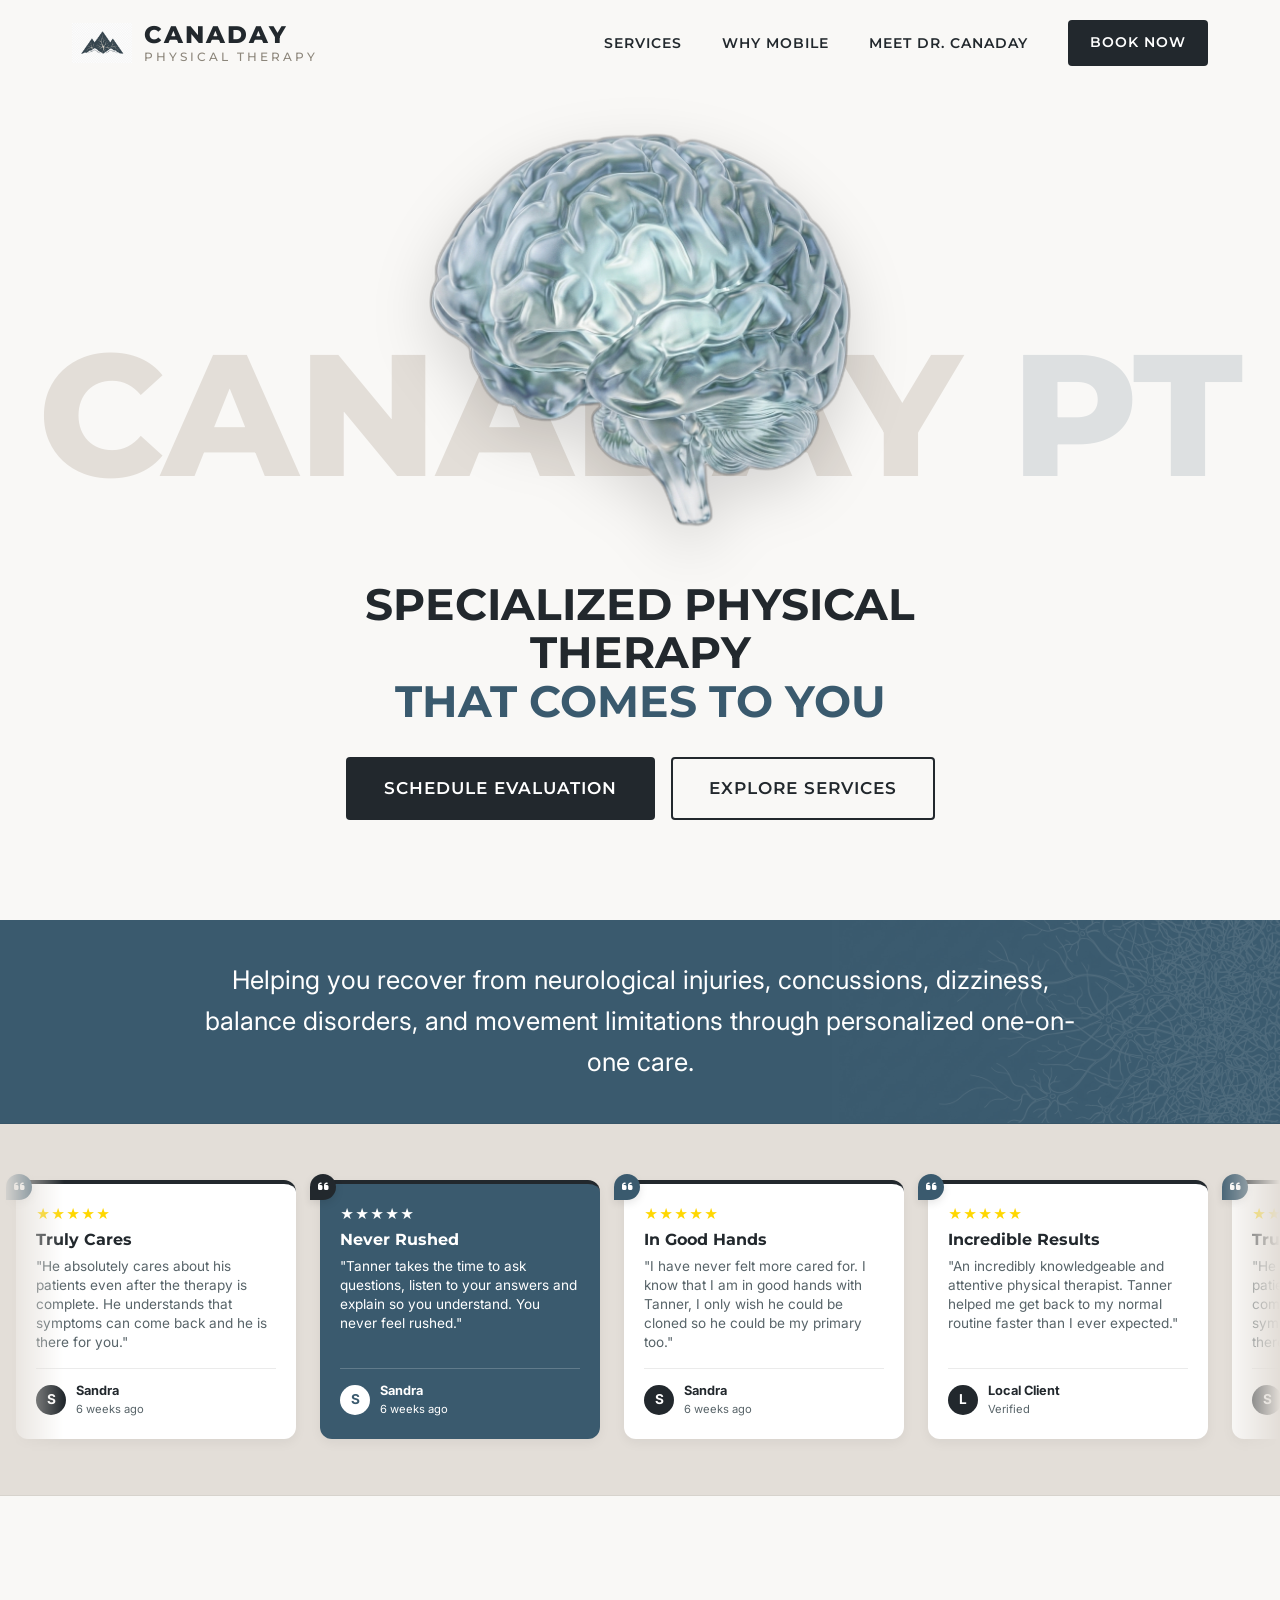
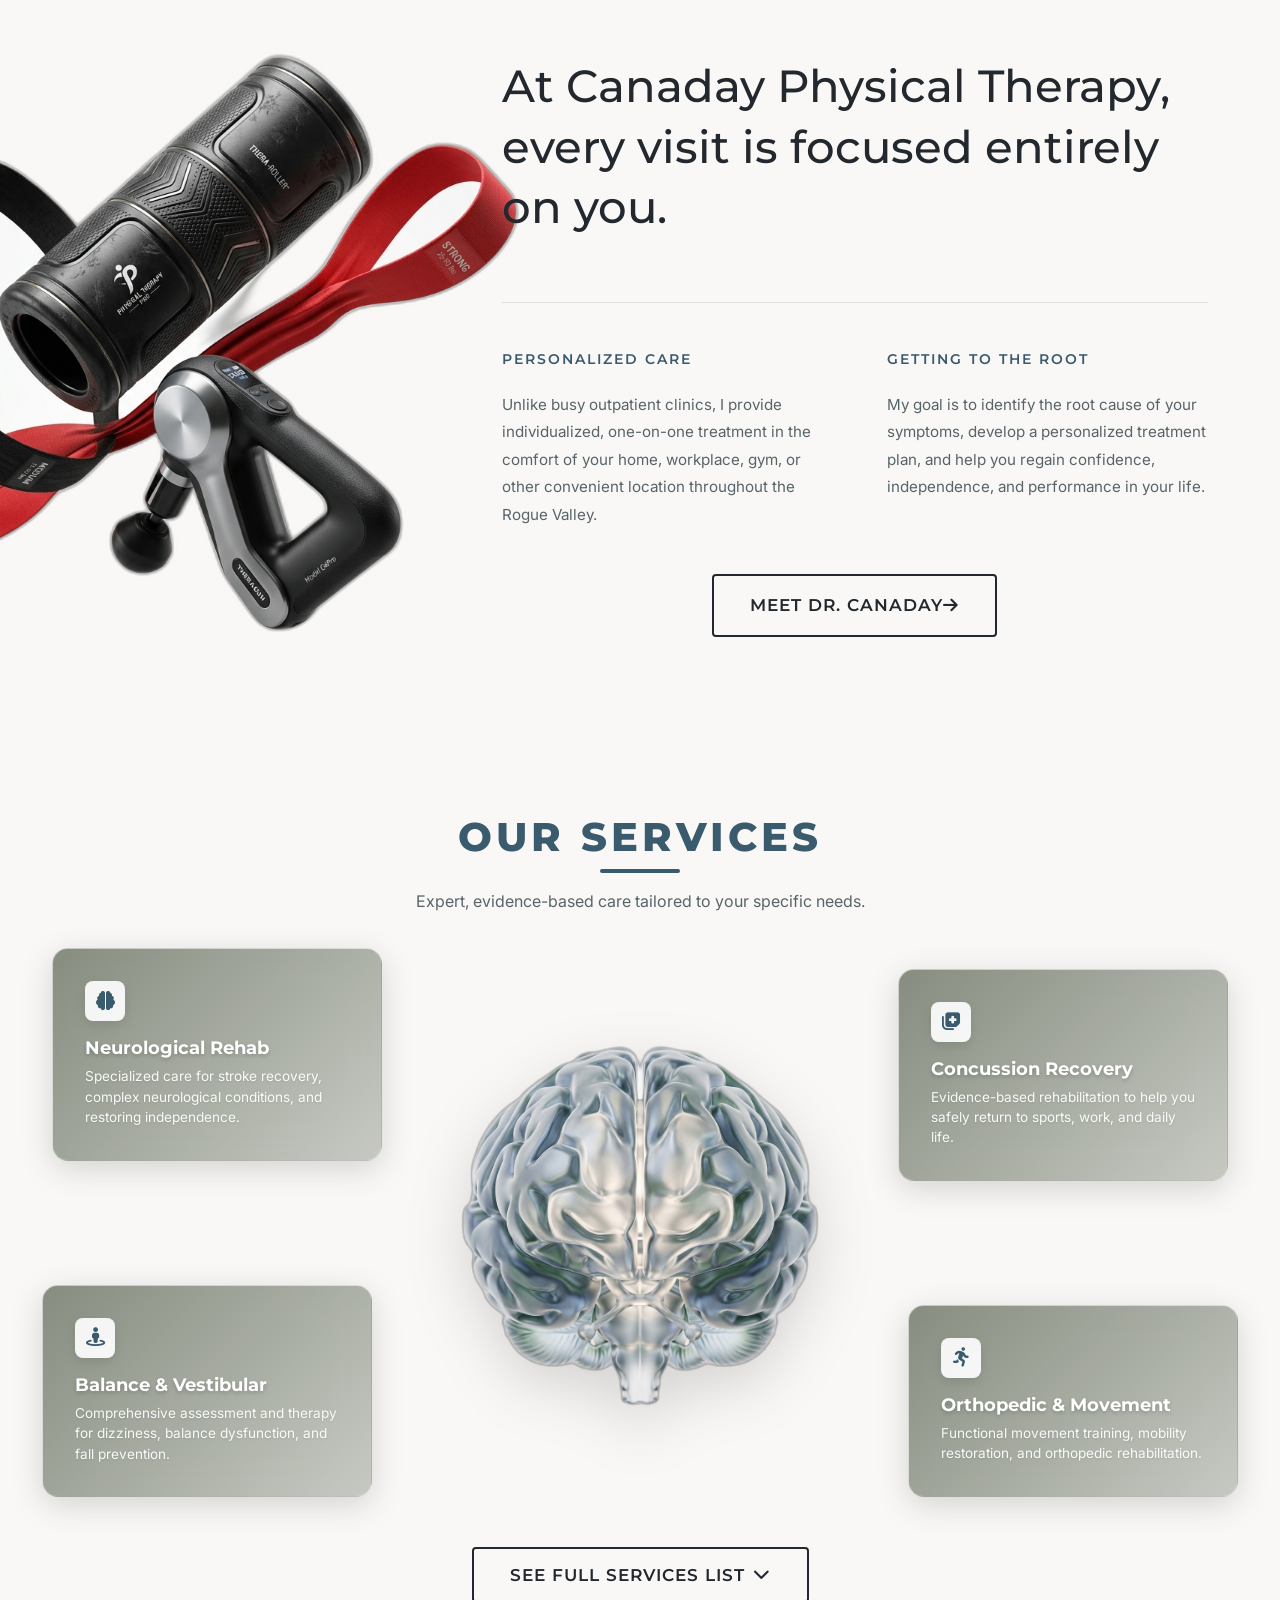
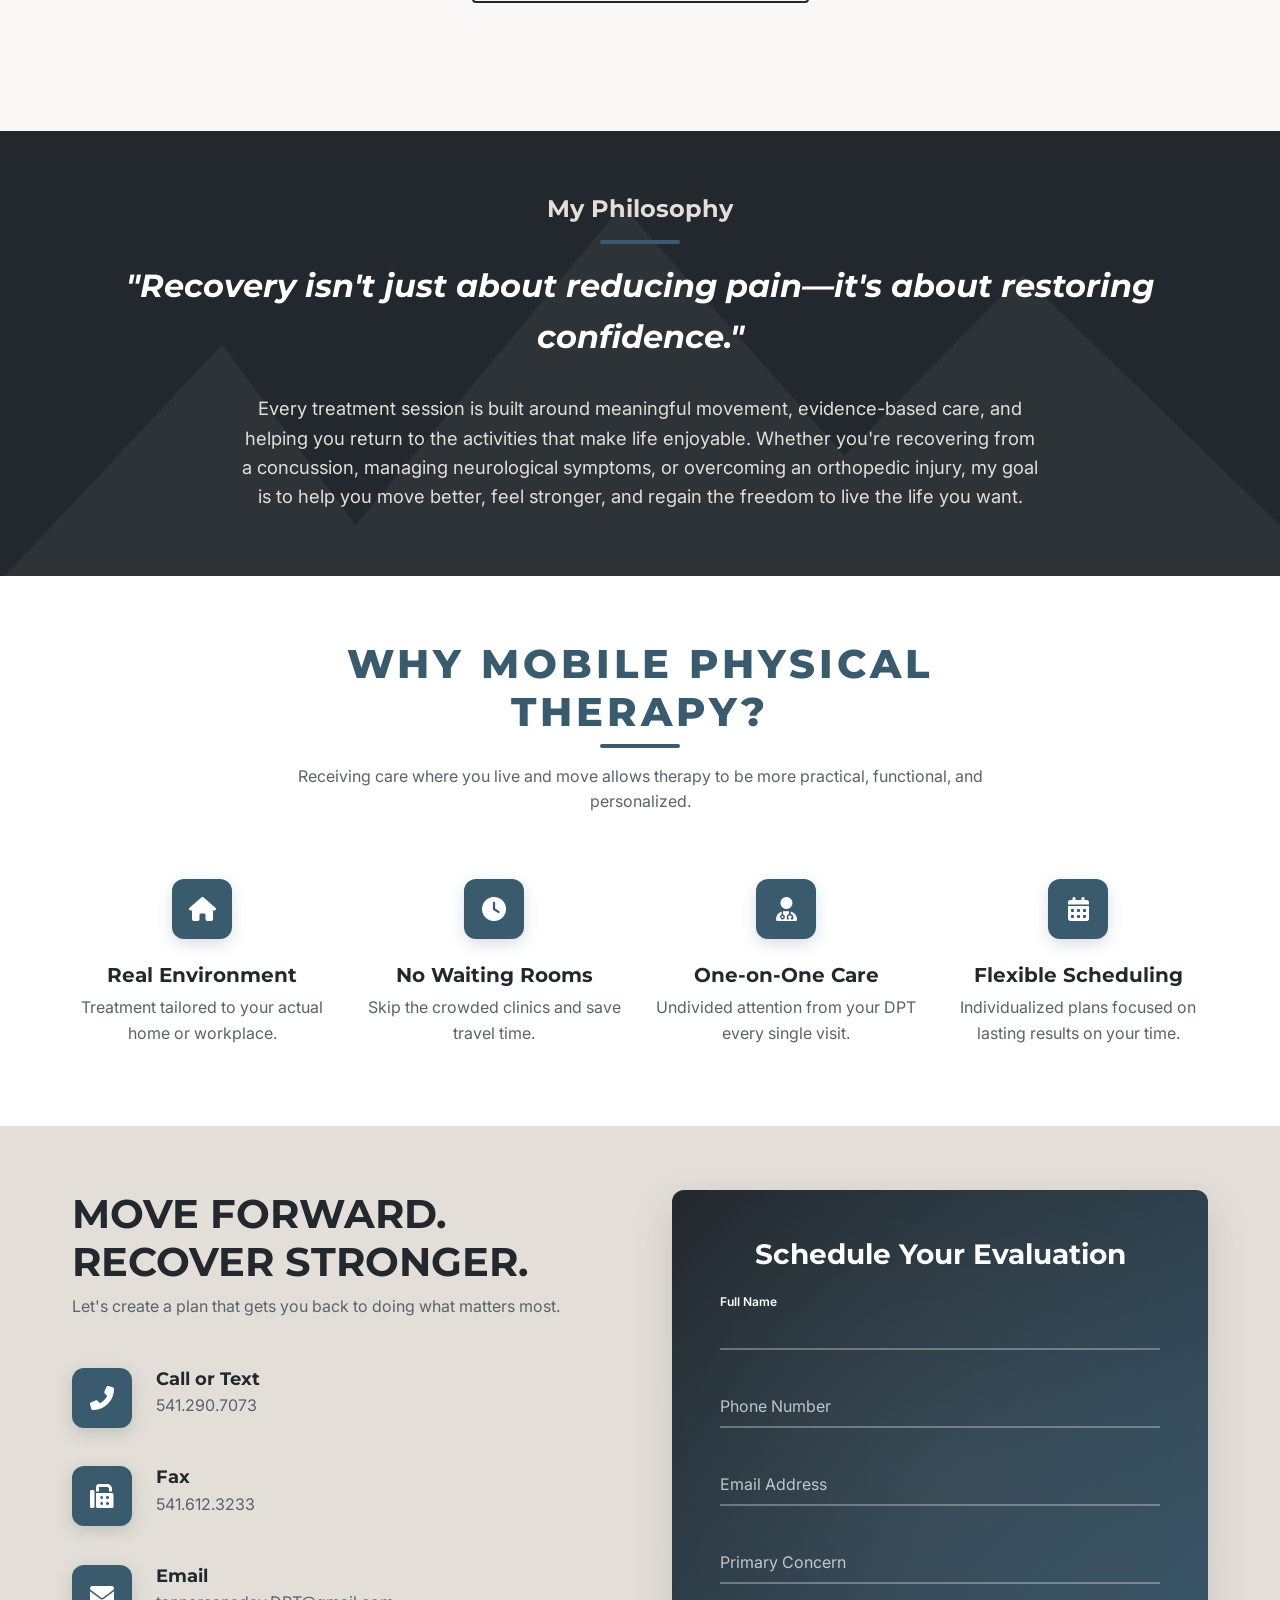
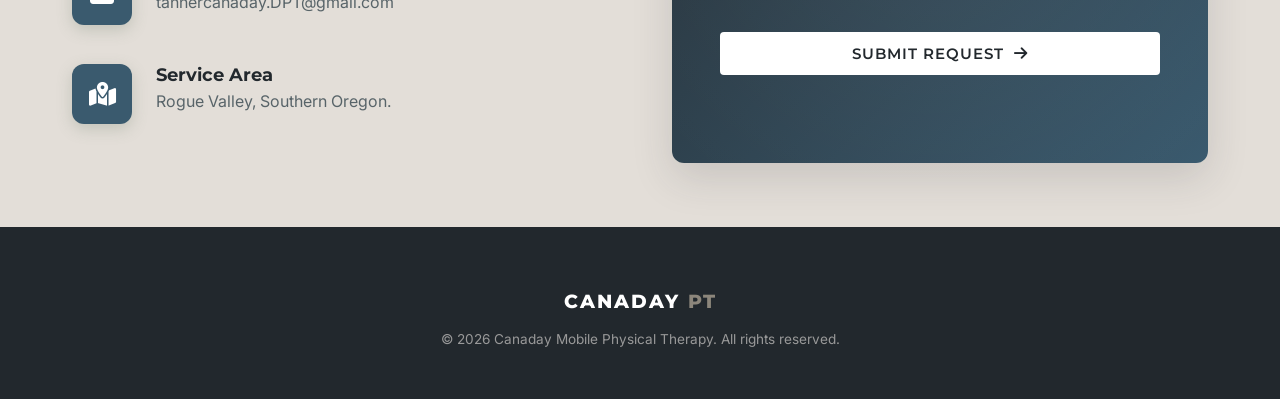
==== index.html @ 89c41343 "Bust CSS cache to force blue palette update" ====
<!DOCTYPE html>
<html lang="en">
<head>
    <meta charset="UTF-8">
    <meta name="viewport" content="width=device-width, initial-scale=1.0">
    <title>Mobile Physical Therapy in Southern Oregon | Canaday PT</title>
    <meta name="description" content="Dr. Tanner Canaday provides specialized, one-on-one mobile physical therapy directly to your home in the Rogue Valley and Southern Oregon. Neurological rehab, concussion recovery, and orthopedics.">
    <meta name="keywords" content="mobile physical therapy, physical therapist, Medford PT, Southern Oregon physical therapy, Rogue Valley PT, concussion rehab, neurological physical therapy, vestibular therapy, stroke recovery, in-home physical therapy">
    
    <!-- OpenGraph / Social Media Tags -->
    <meta property="og:type" content="website">
    <meta property="og:url" content="https://www.canadaypt.com/">
    <meta property="og:title" content="Mobile Physical Therapy in Southern Oregon | Canaday PT">
    <meta property="og:description" content="Specialized Physical Therapy That Comes to You. Personalized one-on-one care in Southern Oregon.">
    <!-- Replace with an actual hero image URL once hosted -->
    <meta property="og:image" content="https://www.canadaypt.com/photos/dr-canaday-isolated.png">
    
    <!-- Local Business Schema (JSON-LD) -->
    <script type="application/ld+json">
    {
      "@context": "https://schema.org",
      "@type": "PhysicalTherapy",
      "name": "Canaday Mobile Physical Therapy",
      "image": "https://www.canadaypt.com/logo/image0.png",
      "@id": "https://www.canadaypt.com/",
      "url": "https://www.canadaypt.com/",
      "telephone": "541-290-7073",
      "email": "tannercanaday.DPT@gmail.com",
      "address": {
        "@type": "PostalAddress",
        "addressLocality": "Medford",
        "addressRegion": "OR",
        "addressCountry": "US"
      },
      "areaServed": [
        "Medford, OR",
        "Ashland, OR",
        "Grants Pass, OR",
        "Rogue Valley, OR",
        "Southern Oregon"
      ],
      "priceRange": "$$",
      "description": "Dr. Tanner Canaday provides specialized, one-on-one mobile physical therapy directly to your home in the Rogue Valley and Southern Oregon.",
      "medicalSpecialty": [
        "PhysicalTherapy",
        "Neurologic",
        "Orthopedic"
      ]
    }
    </script>

    <!-- Fonts -->
    <link rel="preconnect" href="https://fonts.googleapis.com">
    <link rel="preconnect" href="https://fonts.gstatic.com" crossorigin>
    <link href="https://fonts.googleapis.com/css2?family=Inter:wght@300;400;500;600&family=Montserrat:wght@500;700;800&display=swap" rel="stylesheet">
    <link rel="stylesheet" href="css/style.css?v=3">
    <!-- FontAwesome for Icons -->
    <link rel="stylesheet" href="https://cdnjs.cloudflare.com/ajax/libs/font-awesome/6.4.0/css/all.min.css">
</head>
<body>
    
    <!-- Navigation -->
    <nav class="navbar" id="navbar">
        <div class="container nav-container">
            <a href="#" class="logo">
                <img src="logo/image0.png" alt="Canaday PT Logo" class="nav-logo-img">
                <span class="logo-text">CANADAY<br><small>PHYSICAL THERAPY</small></span>
            </a>
            <ul class="nav-links">
                <li><a href="#services">Services</a></li>
                <li><a href="#mobile">Why Mobile</a></li>
                <li><a href="about.html">Meet Dr. Canaday</a></li>
                <li><a href="#contact" class="btn btn-primary btn-sm">Book Now</a></li>
            </ul>
            <div class="hamburger">
                <i class="fas fa-bars"></i>
            </div>
        </div>
    </nav>



    <!-- Hero Section -->
    <section class="hero" id="home">
        <!-- Huge background text -->
        <div class="hero-bg-text">CANADAY <span class="hero-bg-text-blue">PT</span></div>
        
        <div class="container hero-content">
            <div class="hero-brain-wrapper">
                <img src="photos/hero-brain-glassmorphism.png" alt="Sleek Glassmorphism Brain" class="hero-brain-img reveal">
            </div>
            <h1 class="reveal fade-bottom delay-1">Specialized Physical Therapy<br><span>That Comes to You</span></h1>
            <div class="hero-buttons">
                <a href="#contact" class="btn btn-primary btn-large">Schedule Evaluation</a>
                <a href="#services" class="btn btn-outline btn-large">Explore Services</a>
            </div>
        </div>
    </section>

    <!-- Intro Statement Section -->
    <section class="intro-statement section-padding">
        <img src="photos/neurons-organic.png" alt="Organic Neurons representing Neurological Care" class="intro-watermark">
        <div class="container text-center reveal fade-bottom">
            <h3 class="lead-text">Helping you recover from neurological injuries, concussions, dizziness, balance disorders, and movement limitations through personalized one-on-one care.</h3>
        </div>
    </section>

    <!-- Reviews Carousel Section (Card Marquee) -->
    <section class="reviews-section">
        <div class="reviews-track-container">
            <div class="reviews-track">
                <!-- Original Set of Cards -->
                <div class="review-card">
                    <div class="quote-badge"><i class="fas fa-quote-left"></i></div>
                    <div class="stars">★★★★★</div>
                    <h4>Truly Cares</h4>
                    <p>"He absolutely cares about his patients even after the therapy is complete. He understands that symptoms can come back and he is there for you."</p>
                    <div class="review-author-block">
                        <div class="avatar">S</div>
                        <div class="author-info">
                            <strong>Sandra</strong>
                            <span>6 weeks ago</span>
                        </div>
                    </div>
                </div>
                
                <div class="review-card highlight-card">
                    <div class="quote-badge"><i class="fas fa-quote-left"></i></div>
                    <div class="stars">★★★★★</div>
                    <h4>Never Rushed</h4>
                    <p>"Tanner takes the time to ask questions, listen to your answers and explain so you understand. You never feel rushed."</p>
                    <div class="review-author-block">
                        <div class="avatar">S</div>
                        <div class="author-info">
                            <strong>Sandra</strong>
                            <span>6 weeks ago</span>
                        </div>
                    </div>
                </div>

                <div class="review-card">
                    <div class="quote-badge"><i class="fas fa-quote-left"></i></div>
                    <div class="stars">★★★★★</div>
                    <h4>In Good Hands</h4>
                    <p>"I have never felt more cared for. I know that I am in good hands with Tanner, I only wish he could be cloned so he could be my primary too."</p>
                    <div class="review-author-block">
                        <div class="avatar">S</div>
                        <div class="author-info">
                            <strong>Sandra</strong>
                            <span>6 weeks ago</span>
                        </div>
                    </div>
                </div>

                <div class="review-card">
                    <div class="quote-badge"><i class="fas fa-quote-left"></i></div>
                    <div class="stars">★★★★★</div>
                    <h4>Incredible Results</h4>
                    <p>"An incredibly knowledgeable and attentive physical therapist. Tanner helped me get back to my normal routine faster than I ever expected."</p>
                    <div class="review-author-block">
                        <div class="avatar">L</div>
                        <div class="author-info">
                            <strong>Local Client</strong>
                            <span>Verified</span>
                        </div>
                    </div>
                </div>

                <!-- Duplicate Set for Seamless Infinite Scroll -->
                <div class="review-card">
                    <div class="quote-badge"><i class="fas fa-quote-left"></i></div>
                    <div class="stars">★★★★★</div>
                    <h4>Truly Cares</h4>
                    <p>"He absolutely cares about his patients even after the therapy is complete. He understands that symptoms can come back and he is there for you."</p>
                    <div class="review-author-block">
                        <div class="avatar">S</div>
                        <div class="author-info">
                            <strong>Sandra</strong>
                            <span>6 weeks ago</span>
                        </div>
                    </div>
                </div>
                
                <div class="review-card highlight-card">
                    <div class="quote-badge"><i class="fas fa-quote-left"></i></div>
                    <div class="stars">★★★★★</div>
                    <h4>Never Rushed</h4>
                    <p>"Tanner takes the time to ask questions, listen to your answers and explain so you understand. You never feel rushed."</p>
                    <div class="review-author-block">
                        <div class="avatar">S</div>
                        <div class="author-info">
                            <strong>Sandra</strong>
                            <span>6 weeks ago</span>
                        </div>
                    </div>
                </div>

                <div class="review-card">
                    <div class="quote-badge"><i class="fas fa-quote-left"></i></div>
                    <div class="stars">★★★★★</div>
                    <h4>In Good Hands</h4>
                    <p>"I have never felt more cared for. I know that I am in good hands with Tanner, I only wish he could be cloned so he could be my primary too."</p>
                    <div class="review-author-block">
                        <div class="avatar">S</div>
                        <div class="author-info">
                            <strong>Sandra</strong>
                            <span>6 weeks ago</span>
                        </div>
                    </div>
                </div>

                <div class="review-card">
                    <div class="quote-badge"><i class="fas fa-quote-left"></i></div>
                    <div class="stars">★★★★★</div>
                    <h4>Incredible Results</h4>
                    <p>"An incredibly knowledgeable and attentive physical therapist. Tanner helped me get back to my normal routine faster than I ever expected."</p>
                    <div class="review-author-block">
                        <div class="avatar">L</div>
                        <div class="author-info">
                            <strong>Local Client</strong>
                            <span>Verified</span>
                        </div>
                    </div>
                </div>
            </div>
        </div>
    </section>

    <!-- About Section (Overlap Layout) -->
    <section class="about-overlap section-padding" id="about">
        <!-- Floating background object -->
        <img src="photos/about-floating-equipment-transparent.png" alt="Physical Therapy Equipment" class="about-bg-object">
        
        <div class="container about-overlap-container">
            <div class="about-overlap-content reveal fade-up">
                <h2 class="about-main-headline">At Canaday Physical Therapy, every visit is focused entirely on you.</h2>
                <div class="about-separator"></div>
                <div class="about-two-col">
                    <div class="col">
                        <h4 class="col-title">Personalized Care</h4>
                        <p>Unlike busy outpatient clinics, I provide individualized, one-on-one treatment in the comfort of your home, workplace, gym, or other convenient location throughout the Rogue Valley.</p>
                    </div>
                    <div class="col">
                        <h4 class="col-title">Getting to the Root</h4>
                        <p>My goal is to identify the root cause of your symptoms, develop a personalized treatment plan, and help you regain confidence, independence, and performance in your life.</p>
                    </div>
                </div>
                <div style="margin-top: 30px; text-align: center;">
                    <a href="about.html" class="btn btn-outline btn-large">Meet Dr. Canaday <i class="fas fa-arrow-right"></i></a>
                </div>
            </div>
        </div>
    </section>

    <!-- Services Section -->
    <section class="services section-padding" id="services">
        <div class="container-wide">
            <div class="section-header reveal fade-bottom">
                <h2>Our Services</h2>
                <div class="divider"></div>
                <p>Expert, evidence-based care tailored to your specific needs.</p>
            </div>
            
            <div class="services-interactive-layout">
                <!-- Left Cards -->
                <div class="services-col">
                    <div class="service-card-blue reveal fade-right">
                        <div class="service-icon"><i class="fas fa-brain"></i></div>
                        <h3>Neurological Rehab</h3>
                        <p>Specialized care for stroke recovery, complex neurological conditions, and restoring independence.</p>
                    </div>
                    <div class="service-card-blue reveal fade-right">
                        <div class="service-icon"><i class="fas fa-street-view"></i></div>
                        <h3>Balance & Vestibular</h3>
                        <p>Comprehensive assessment and therapy for dizziness, balance dysfunction, and fall prevention.</p>
                    </div>
                </div>

                <!-- Center Image -->
                <div class="services-center reveal fade-bottom">
                    <img src="photos/services-brain-glassmorphism.png" alt="Sleek Glassmorphism Brain Front View" class="services-center-img">
                </div>

                <!-- Right Cards -->
                <div class="services-col">
                    <div class="service-card-blue reveal fade-left">
                        <div class="service-icon"><i class="fas fa-notes-medical"></i></div>
                        <h3>Concussion Recovery</h3>
                        <p>Evidence-based rehabilitation to help you safely return to sports, work, and daily life.</p>
                    </div>
                    <div class="service-card-blue reveal fade-left">
                        <div class="service-icon"><i class="fas fa-running"></i></div>
                        <h3>Orthopedic & Movement</h3>
                        <p>Functional movement training, mobility restoration, and orthopedic rehabilitation.</p>
                    </div>
                </div>
            </div>

            <!-- See More Accordion -->
            <div class="services-accordion-wrapper reveal fade-bottom">
                <button class="btn btn-outline btn-large accordion-toggle" id="servicesToggleBtn">See Full Services List <i class="fas fa-chevron-down"></i></button>
                <div class="services-accordion-content" id="servicesAccordion">
                    <ul class="full-services-list">
                        <li><i class="fas fa-check-circle"></i> Concussion Rehabilitation</li>
                        <li><i class="fas fa-check-circle"></i> Vestibular & Dizziness Therapy</li>
                        <li><i class="fas fa-check-circle"></i> Stroke Rehabilitation</li>
                        <li><i class="fas fa-check-circle"></i> Balance & Fall Prevention</li>
                        <li><i class="fas fa-check-circle"></i> Neurological Physical Therapy</li>
                        <li><i class="fas fa-check-circle"></i> Functional Movement Training</li>
                        <li><i class="fas fa-check-circle"></i> Mobility & Strength Restoration</li>
                        <li><i class="fas fa-check-circle"></i> Orthopedic Rehabilitation</li>
                        <li><i class="fas fa-check-circle"></i> Return-to-Sport Progressions</li>
                    </ul>
                </div>
            </div>
        </div>
    </section>

    <!-- Philosophy Section (New) -->
    <section class="philosophy section-padding">
        <div class="container">
            <div class="philosophy-content reveal fade-bottom">
                <h2>My Philosophy</h2>
                <div class="divider"></div>
                <blockquote>"Recovery isn't just about reducing pain—it's about restoring confidence."</blockquote>
                <p>Every treatment session is built around meaningful movement, evidence-based care, and helping you return to the activities that make life enjoyable. Whether you're recovering from a concussion, managing neurological symptoms, or overcoming an orthopedic injury, my goal is to help you move better, feel stronger, and regain the freedom to live the life you want.</p>
            </div>
        </div>
    </section>

    <!-- Why Mobile Section (New) -->
    <section class="why-mobile section-padding" id="mobile">
        <div class="container">
            <div class="section-header reveal fade-bottom">
                <h2>Why Mobile Physical Therapy?</h2>
                <div class="divider"></div>
                <p>Receiving care where you live and move allows therapy to be more practical, functional, and personalized.</p>
            </div>
            <div class="benefits-grid">
                <div class="benefit-item reveal fade-bottom">
                    <i class="fas fa-home"></i>
                    <h4>Real Environment</h4>
                    <p>Treatment tailored to your actual home or workplace.</p>
                </div>
                <div class="benefit-item reveal fade-bottom delay-1">
                    <i class="fas fa-clock"></i>
                    <h4>No Waiting Rooms</h4>
                    <p>Skip the crowded clinics and save travel time.</p>
                </div>
                <div class="benefit-item reveal fade-bottom delay-2">
                    <i class="fas fa-user-md"></i>
                    <h4>One-on-One Care</h4>
                    <p>Undivided attention from your DPT every single visit.</p>
                </div>
                <div class="benefit-item reveal fade-bottom delay-3">
                    <i class="fas fa-calendar-alt"></i>
                    <h4>Flexible Scheduling</h4>
                    <p>Individualized plans focused on lasting results on your time.</p>
                </div>
            </div>
        </div>
    </section>

    <!-- Contact / Lead Gen -->
    <section class="contact section-padding" id="contact">
        <div class="container contact-container">
            <div class="contact-info reveal fade-right">
                <h2>Move Forward.<br>Recover Stronger.</h2>
                <p>Let's create a plan that gets you back to doing what matters most.</p>
                
                <div class="info-item">
                    <i class="fas fa-phone-alt"></i>
                    <div>
                        <h4>Call or Text</h4>
                        <p>541.290.7073</p>
                    </div>
                </div>
                <div class="info-item">
                    <i class="fas fa-fax"></i>
                    <div>
                        <h4>Fax</h4>
                        <p>541.612.3233</p>
                    </div>
                </div>
                <div class="info-item">
                    <i class="fas fa-envelope"></i>
                    <div>
                        <h4>Email</h4>
                        <p>tannercanaday.DPT@gmail.com</p>
                    </div>
                </div>
                <div class="info-item">
                    <i class="fas fa-map-marked-alt"></i>
                    <div>
                        <h4>Service Area</h4>
                        <p>Rogue Valley, Southern Oregon.</p>
                    </div>
                </div>
            </div>
            
            <div class="contact-form-wrapper reveal fade-left delay-1">
                <form class="contact-form" id="leadForm" action="https://formsubmit.co/tannercanaday.DPT@gmail.com" method="POST">
                    <h3>Schedule Your Evaluation</h3>
                    
                    <div class="form-group">
                        <input type="hidden" name="_subject" value="New Patient Evaluation Request!">
                        <input type="text" id="name" name="name" placeholder=" " required>
                        <label for="name">Full Name</label>
                    </div>
                    
                    <div class="form-group">
                        <input type="tel" id="phone" name="phone" placeholder=" " required>
                        <label for="phone">Phone Number</label>
                    </div>
                    
                    <div class="form-group">
                        <input type="email" id="email" name="email" placeholder=" " required>
                        <label for="email">Email Address</label>
                    </div>
                    
                    <div class="form-group">
                        <select id="service" name="service" required>
                            <option value="" disabled selected></option>
                            <option value="neuro">Neurological Rehab</option>
                            <option value="concussion">Concussion / Vestibular</option>
                            <option value="orthopedic">Orthopedic / Sports Injury</option>
                            <option value="other">Other Inquiry</option>
                        </select>
                        <label for="service" class="select-label">Primary Concern</label>
                    </div>
                    
                    <button type="submit" class="btn btn-primary btn-block">Submit Request <i class="fas fa-arrow-right"></i></button>
                </form>
            </div>
        </div>
    </section>

    <footer>
        <div class="container footer-content">
            <div class="footer-brand">
                <h3>CANADAY <span>PT</span></h3>
            </div>
            <div class="footer-links">
                <p>&copy; 2026 Canaday Mobile Physical Therapy. All rights reserved.</p>
            </div>
        </div>
    </footer>

    <script src="js/main.js"></script>
</body>
</html>
---- css/style.css ----
/* ==========================================================================
   CSS Variables & Global Styles
   ========================================================================== */
:root {
    /* Brand Colors extracted from mood board */
    --color-primary-dark: #22282D; /* Dark Slate / Charcoal */
    --color-secondary-dark: #586469; /* Slate Grey */
    --color-accent-warm: #8C867B; /* Warm Taupe */
    --color-bg-light: #E3DED8; /* Light Beige */
    --color-bg-white: #F9F8F6; /* Off-white for main background */
    --color-brand-blue: #3A5A6E; /* Slate Blue (Replacing Green) */
    --color-text-main: #22282D;
    --color-text-light: #586469;
    --color-white: #ffffff;
    
    /* Typography */
    --font-heading: 'Montserrat', sans-serif;
    --font-body: 'Inter', sans-serif;
    
    /* Transitions & Shadows */
    --transition-fast: 0.3s cubic-bezier(0.25, 0.8, 0.25, 1);
    --transition-smooth: 0.6s cubic-bezier(0.16, 1, 0.3, 1);
    --shadow-soft: 0 10px 30px rgba(44, 50, 54, 0.08);
    --shadow-hover: 0 15px 40px rgba(44, 50, 54, 0.15);
}

* {
    margin: 0;
    padding: 0;
    box-sizing: border-box;
}

html {
    scroll-behavior: smooth;
}

body {
    font-family: var(--font-body);
    color: var(--color-text-main);
    background-color: var(--color-bg-white);
    line-height: 1.6;
    overflow-x: hidden;
}

h1, h2, h3, h4, h5, h6 {
    font-family: var(--font-heading);
    font-weight: 700;
    line-height: 1.2;
    margin-bottom: 1rem;
    color: var(--color-primary-dark);
}

p {
    margin-bottom: 1rem;
    color: var(--color-text-light);
}

a {
    text-decoration: none;
    color: inherit;
    transition: var(--transition-fast);
}

ul {
    list-style: none;
}

.container {
    max-width: 1200px;
    margin: 0 auto;
    padding: 0 2rem;
}

.container-wide {
    max-width: 1500px;
    margin: 0 auto;
    padding: 0 2rem;
}

.section-padding {
    padding: 4rem 0; /* Reduced from 100px to tighten up the vertical spacing globally */
}

/* ==========================================================================
   Buttons
   ========================================================================== */
.btn {
    display: inline-flex;
    align-items: center;
    justify-content: center;
    padding: 12px 28px;
    font-family: var(--font-heading);
    font-weight: 600;
    font-size: 0.95rem;
    text-transform: uppercase;
    letter-spacing: 1px;
    border-radius: 4px;
    cursor: pointer;
    transition: var(--transition-fast);
    border: 2px solid transparent;
}

.btn-primary {
    background-color: var(--color-primary-dark);
    color: var(--color-white);
}

.btn-primary:hover {
    background-color: var(--color-brand-blue);
    transform: translateY(-2px);
    box-shadow: var(--shadow-soft);
}

.btn-outline {
    background-color: transparent;
    border-color: var(--color-primary-dark);
    color: var(--color-primary-dark);
}

.btn-outline:hover {
    background-color: var(--color-primary-dark);
    color: var(--color-white);
}

.btn-large {
    padding: 16px 36px;
    font-size: 1.05rem;
}

.btn-sm {
    padding: 10px 20px;
    font-size: 0.85rem;
}

.btn-block {
    width: 100%;
}

/* ==========================================================================
   Navigation
   ========================================================================== */
.navbar {
    position: fixed;
    top: 0;
    left: 0;
    width: 100%;
    z-index: 1000;
    padding: 20px 0;
    transition: var(--transition-fast);
    background-color: transparent;
}

.navbar.scrolled {
    background-color: rgba(255, 255, 255, 0.95);
    backdrop-filter: blur(10px);
    padding: 15px 0;
    box-shadow: 0 5px 20px rgba(0, 0, 0, 0.05);
}

.nav-container {
    display: flex;
    justify-content: space-between;
    align-items: center;
}

.logo {
    display: flex;
    align-items: center;
    gap: 12px;
    text-decoration: none;
}

.nav-logo-img {
    height: 40px;
    width: auto;
    object-fit: contain;
}

.logo-text {
    font-family: var(--font-heading);
    font-weight: 800;
    font-size: 1.5rem;
    line-height: 1;
    color: var(--color-primary-dark);
    letter-spacing: 2px;
}

.logo-text small {
    font-weight: 500;
    font-size: 0.75rem;
    letter-spacing: 3px;
    color: var(--color-accent-warm);
    display: block;
    margin-top: 4px;
}

.navbar.scrolled .logo-text,
.navbar.scrolled .logo-text small {
    /* Optional: change colors if background was dark */
}

.nav-links {
    display: flex;
    align-items: center;
    gap: 2.5rem;
}

.nav-links a:not(.btn) {
    font-family: var(--font-heading);
    font-weight: 600;
    font-size: 0.9rem;
    text-transform: uppercase;
    letter-spacing: 1px;
    color: var(--color-primary-dark);
    position: relative;
}

.nav-links a:not(.btn)::after {
    content: '';
    position: absolute;
    bottom: -4px;
    left: 0;
    width: 0%;
    height: 2px;
    background-color: var(--color-brand-blue);
    transition: var(--transition-fast);
}

.nav-links a:not(.btn):hover::after {
    width: 100%;
}

.hamburger {
    display: none;
    font-size: 1.5rem;
    cursor: pointer;
    color: var(--color-primary-dark);
}

/* ==========================================================================
   Hero Section
   ========================================================================== */
.hero {
    position: relative;
    min-height: 100vh;
    display: flex;
    align-items: center;
    justify-content: center;
    background-color: var(--color-bg-white); /* Clean background */
    overflow: hidden; /* Hide overflowing background text */
    padding-top: 80px;
    padding-bottom: 100px;
}

/* Huge text in the background */
.hero-bg-text {
    position: absolute;
    top: 45%;
    left: 50%;
    transform: translate(-50%, -50%);
    font-family: var(--font-heading);
    font-weight: 800;
    font-size: 13.5vw; /* Max size to fit on one line */
    line-height: 1;
    color: var(--color-bg-light);
    white-space: nowrap;
    width: 100%;
    z-index: 1;
    text-align: center;
    pointer-events: none;
}

.hero-bg-text-blue {
    color: rgba(58, 90, 110, 0.15); /* Subtle brand blue watermark */
}

.hero-content {
    position: relative;
    z-index: 10;
    max-width: 800px;
    text-align: center;
    display: flex;
    flex-direction: column;
    align-items: center;
}

#neural-canvas {
    position: absolute;
    top: 0;
    left: 0;
    width: 100%;
    height: 100%;
    z-index: 1;
    pointer-events: none;
}

.hero-brain-wrapper {
    display: flex;
    justify-content: center;
    width: 100%;
    animation: float 6s ease-in-out infinite;
    perspective: 1000px;
}

.hero-brain-img {
    max-width: 500px;
    width: 100%;
    height: auto;
    margin-bottom: 0;
    filter: drop-shadow(0 20px 30px rgba(0,0,0,0.15));
    transition: transform 0.1s cubic-bezier(0.2, 0.8, 0.2, 1);
    will-change: transform;
    transform-style: preserve-3d;
    transform: scale(1.35); /* Scale up visually without changing layout footprint */
}

@keyframes float {
    0% { transform: translateY(0px); }
    50% { transform: translateY(-20px); }
    100% { transform: translateY(0px); }
}

.hero h1 {
    font-size: 2.75rem;
    color: var(--color-primary-dark);
    margin-bottom: 0.5rem;
    text-transform: uppercase;
    line-height: 1.1;
}

.hero h1 span {
    color: var(--color-brand-blue);
}

.hero p {
    font-size: 1.25rem;
    color: var(--color-secondary-dark);
    margin-bottom: 2.5rem;
    font-weight: 500;
    max-width: 600px;
}

.hero-buttons {
    display: flex;
    justify-content: center;
    gap: 1rem;
    margin-top: 1.5rem;
}

/* ==========================================================================
   Intro Statement
   ========================================================================== */
.intro-statement {
    background-color: var(--color-brand-blue);
    border-bottom: 1px solid rgba(0,0,0,0.05);
    position: relative;
    overflow: hidden;
    padding: 2.5rem 0; /* Override global section padding to make this banner thinner */
}

.intro-watermark {
    position: absolute;
    top: 50%;
    right: 0;
    transform: translateY(-50%);
    height: 400px; 
    width: 35%;
    object-fit: cover;
    opacity: 0.15; /* Consistent opacity everywhere */
    filter: invert(1);
    mix-blend-mode: screen;
    z-index: 1;
    pointer-events: none;
}

.intro-statement .container {
    position: relative;
    z-index: 2;
}

.intro-statement .lead-text {
    color: #ffffff;
}

.text-center {
    text-align: center;
}

.lead-text {
    font-size: 1.6rem;
    color: var(--color-secondary-dark);
    line-height: 1.6;
    max-width: 900px;
    margin: 0 auto;
    font-weight: 400;
    font-family: var(--font-body);
}

/* ==========================================================================
   Section Headers
   ========================================================================== */
.section-header {
    text-align: center;
    max-width: 700px;
    margin: 0 auto 4rem;
}

.section-header h2 {
    font-size: 2.5rem;
    text-transform: uppercase;
    letter-spacing: 4px;
    color: var(--color-brand-blue);
    font-weight: 800;
    margin-bottom: 0.5rem; /* Pull divider closer */
}

.divider {
    width: 80px;
    height: 4px;
    background: linear-gradient(90deg, var(--color-brand-blue), var(--color-brand-blue));
    border-radius: 4px;
    margin: 0.5rem auto 1rem auto; /* Tighten spacing above and below divider */
}

.section-header p {
    margin-top: 0;
}

/* ==========================================================================
   Services Section
   ========================================================================== */
.services {
    background-color: var(--color-bg-white);
    padding-top: 1rem; /* Pull section much closer to the About section above it */
    padding-bottom: 6rem; /* Add extra space to clear the staggered cards at the bottom */
}

.services-interactive-layout {
    display: grid;
    grid-template-columns: 1fr auto 1fr;
    gap: 4rem; /* Increased gap to spread cards out horizontally */
    align-items: center;
    justify-items: center;
    margin-top: 4rem;
}

.services-col {
    display: flex;
    flex-direction: column;
    gap: 4rem;
}

.services-center {
    text-align: center;
    position: relative;
    z-index: 1; /* Lowered so cards and lines can overlay it */
}

.services-center-img {
    width: 100%;
    max-width: 450px;
    animation: float 6s ease-in-out infinite;
    filter: drop-shadow(0 20px 30px rgba(0,0,0,0.15));
}

.service-card-blue {
    /* True Glassmorphism Recipe - Green Gradient */
    background: linear-gradient(135deg, rgba(105, 114, 98, 0.8), rgba(105, 114, 98, 0.35));
    backdrop-filter: blur(24px);
    -webkit-backdrop-filter: blur(24px);
    border: 1px solid rgba(255, 255, 255, 0.2);
    border-top: 1px solid rgba(255, 255, 255, 0.4);
    border-left: 1px solid rgba(255, 255, 255, 0.4);
    border-radius: 16px;
    padding: 2rem; /* Increased padding slightly for wider card */
    width: 330px; /* Made significantly wider */
    box-shadow: 0 8px 32px rgba(0, 0, 0, 0.15);
    position: relative;
    z-index: 10;
    transition: transform 0.3s ease, box-shadow 0.3s ease;
}

.service-card-blue:hover {
    box-shadow: 0 15px 40px rgba(0, 0, 0, 0.25);
}

.service-card-blue .service-icon {
    width: 40px;
    height: 40px;
    background: rgba(255, 255, 255, 0.9);
    color: var(--color-brand-blue); /* Updated to match green theme */
    border-radius: 8px;
    display: flex;
    align-items: center;
    justify-content: center;
    font-size: 1.2rem;
    margin-bottom: 1rem;
    box-shadow: 0 4px 12px rgba(0,0,0,0.1);
}

.service-card-blue h3 {
    color: #ffffff;
    font-size: 1.1rem;
    margin-bottom: 0.5rem;
    text-shadow: 0 2px 4px rgba(0,0,0,0.2);
}

.service-card-blue p {
    color: rgba(255, 255, 255, 0.95);
    font-size: 0.85rem;
    line-height: 1.5;
    margin-bottom: 0;
    text-shadow: 0 1px 2px rgba(0,0,0,0.1);
}

/* Staggering the cards and pulling them inward to overlap the brain image */
.services-col:first-child .service-card-blue:first-child { transform: translateX(20px) translateY(-30px); }
.services-col:first-child .service-card-blue:last-child { transform: translateX(10px) translateY(30px); }
.services-col:last-child .service-card-blue:first-child { transform: translateX(-20px) translateY(-20px); }
.services-col:last-child .service-card-blue:last-child { transform: translateX(-10px) translateY(40px); }

/* ==========================================================================
   Services Accordion
   ========================================================================== */
.services-accordion-wrapper {
    margin-top: 5rem;
    text-align: center;
}

.accordion-toggle {
    display: inline-flex;
    align-items: center;
    gap: 0.5rem;
    margin-bottom: 2rem;
}

.accordion-toggle i {
    transition: transform 0.3s ease;
}

.accordion-toggle.active i {
    transform: rotate(180deg);
}

.services-accordion-content {
    max-height: 0;
    overflow: hidden;
    transition: max-height 0.5s cubic-bezier(0.16, 1, 0.3, 1), opacity 0.3s ease;
    opacity: 0;
}

.services-accordion-content.open {
    max-height: 1000px; /* large enough to fit content */
    opacity: 1;
}

.full-services-list {
    list-style: none;
    display: grid;
    grid-template-columns: repeat(auto-fit, minmax(300px, 1fr));
    gap: 1.5rem;
    text-align: left;
    max-width: 1000px;
    margin: 0 auto;
    padding: 2.5rem;
    
    /* True Glassmorphism Recipe - Green Gradient */
    background: linear-gradient(135deg, rgba(105, 114, 98, 0.8), rgba(105, 114, 98, 0.35));
    backdrop-filter: blur(24px);
    -webkit-backdrop-filter: blur(24px);
    border: 1px solid rgba(255, 255, 255, 0.2);
    border-top: 1px solid rgba(255, 255, 255, 0.4);
    border-left: 1px solid rgba(255, 255, 255, 0.4);
    border-radius: 16px;
    box-shadow: 0 8px 32px rgba(0, 0, 0, 0.15);
}

.full-services-list li {
    display: flex;
    align-items: flex-start;
    gap: 1rem;
    color: rgba(255, 255, 255, 0.95);
    font-size: 1.05rem;
    font-weight: 500;
    text-shadow: 0 1px 2px rgba(0,0,0,0.1);
}

.full-services-list li i {
    color: #ffffff;
    font-size: 1.25rem;
    margin-top: 0.15rem;
    text-shadow: 0 2px 4px rgba(0,0,0,0.2);
}

/* ==========================================================================
   About Section (Overlap Layout)
   ========================================================================== */
.about-overlap {
    background-color: var(--color-bg-white);
    position: relative;
    overflow: hidden;
    padding: 10rem 0;
}

.about-bg-object {
    position: absolute;
    top: 50%;
    left: -15vw;
    width: 60vw;
    max-width: 900px;
    transform: translateY(-50%);
    z-index: 1;
    opacity: 1;
}

.about-overlap-container {
    position: relative;
    z-index: 2;
    display: flex;
    justify-content: flex-end; /* Push content to the right */
}

.about-overlap-content {
    width: 65%;
    padding-left: 2rem;
}

.about-main-headline {
    font-size: 2.8rem;
    font-weight: 500;
    line-height: 1.35;
    color: var(--color-primary-dark);
    margin-bottom: 4rem;
    text-transform: none;
    letter-spacing: normal;
}

.about-separator {
    width: 100%;
    height: 1px;
    background-color: rgba(0, 0, 0, 0.1);
    margin-bottom: 3rem;
}

.about-two-col {
    display: grid;
    grid-template-columns: 1fr 1fr;
    gap: 4rem;
}

.col-title {
    font-size: 0.85rem;
    font-weight: 600;
    text-transform: uppercase;
    letter-spacing: 2px;
    color: var(--color-brand-blue);
    margin-bottom: 1.5rem;
}

.about-two-col p {
    font-size: 0.95rem;
    color: var(--color-secondary-dark);
    line-height: 1.8;
}

.about-list {
    margin-top: 2rem;
}

.about-list li {
    display: flex;
    align-items: center;
    gap: 1rem;
    margin-bottom: 1rem;
    font-weight: 500;
    color: var(--color-primary-dark);
}

.about-list i {
    color: var(--color-brand-blue);
    font-size: 1.25rem;
}

/* ==========================================================================
   Contact / Lead Gen Section
   ========================================================================== */
.contact {
    background-color: var(--color-bg-light); /* Matches Reviews section background */
    position: relative;
    overflow: hidden;
}
.contact-container {
    display: grid;
    grid-template-columns: 1fr 1fr;
    gap: 4rem;
}

.contact-info h2 {
    font-size: 2.5rem;
    text-transform: uppercase;
    margin-bottom: 0.5rem;
}

.contact-info > p {
    margin-bottom: 3rem;
}

.info-item {
    display: flex;
    align-items: flex-start;
    gap: 1.5rem;
    margin-bottom: 2rem;
}

.info-item i {
    font-size: 1.5rem;
    color: #ffffff;
    background-color: var(--color-brand-blue);
    width: 60px;
    height: 60px;
    display: flex;
    align-items: center;
    justify-content: center;
    border-radius: 12px;
    box-shadow: 0 5px 15px rgba(118, 137, 115, 0.3);
    transition: transform 0.3s ease, box-shadow 0.3s ease;
}

.info-item:hover i {
    transform: translateY(-3px);
    box-shadow: 0 8px 20px rgba(118, 137, 115, 0.4);
}

.info-item h4 {
    margin-bottom: 0.25rem;
    font-size: 1.1rem;
}

/* Floating Label Form */
.contact-form-wrapper {
    background: linear-gradient(135deg, var(--color-primary-dark), #3A5A6E);
    padding: 3rem;
    border-radius: 12px;
    box-shadow: var(--shadow-hover);
    position: relative;
    z-index: 10;
}

.contact-form-wrapper::before {
    content: '';
    position: absolute;
    top: 50%;
    left: 50%;
    transform: translate(-50%, -50%);
    width: 140%;
    height: 140%;
    background: radial-gradient(circle, rgba(255, 255, 255, 0.05) 0%, rgba(255, 255, 255, 0) 70%);
    z-index: -1;
    pointer-events: none;
    animation: pulse-glow 8s ease-in-out infinite alternate;
}

@keyframes pulse-glow {
    0% { transform: translate(-50%, -50%) scale(0.9); opacity: 0.8; }
    100% { transform: translate(-50%, -50%) scale(1.1); opacity: 1; }
}

.contact-form h3 {
    font-size: 1.75rem;
    margin-bottom: 2rem;
    text-align: center;
    color: var(--color-white);
}

.form-group {
    position: relative;
    margin-bottom: 2rem;
}

.form-group input, 
.form-group select {
    width: 100%;
    padding: 12px 0;
    font-size: 1rem;
    font-family: var(--font-body);
    color: var(--color-white);
    border: none;
    border-bottom: 2px solid rgba(255, 255, 255, 0.3);
    outline: none;
    background: transparent;
    transition: var(--transition-fast);
}

.form-group input:focus,
.form-group select:focus {
    border-bottom-color: var(--color-white);
}

.form-group label {
    position: absolute;
    top: 12px;
    left: 0;
    color: rgba(255, 255, 255, 0.7);
    font-size: 1rem;
    pointer-events: none;
    transition: var(--transition-fast);
}

.form-group input:focus ~ label,
.form-group input:not(:placeholder-shown) ~ label,
.form-group select:focus ~ label,
.form-group select:valid ~ label {
    top: -12px;
    font-size: 0.75rem;
    color: var(--color-white);
    font-weight: 600;
}

.form-group select {
    cursor: pointer;
    appearance: none;
}

.contact-form .btn {
    background-color: var(--color-white);
    color: var(--color-primary-dark);
    border: none;
    margin-top: 1rem;
}

.contact-form .btn:hover {
    background-color: #f0f0f0;
    transform: translateY(-2px);
    box-shadow: 0 5px 15px rgba(0,0,0,0.3);
}

.contact-form .btn i {
    margin-left: 10px;
    transition: var(--transition-fast);
}

.contact-form .btn:hover i {
    transform: translateX(5px);
}

/* ==========================================================================
   Footer
   ========================================================================== */
footer {
    background-color: var(--color-primary-dark);
    color: var(--color-white);
    padding: 4rem 0 2rem;
}

.footer-content {
    display: flex;
    flex-direction: column;
    align-items: center;
    text-align: center;
}

.footer-brand h3 {
    color: var(--color-white);
    font-family: var(--font-heading);
    font-weight: 800;
    letter-spacing: 2px;
    margin-bottom: 1rem;
}

.footer-brand span {
    color: var(--color-accent-warm);
}

.footer-brand p {
    color: #ccc;
    max-width: 400px;
    margin-bottom: 2rem;
}

.footer-links p {
    font-size: 0.85rem;
    color: #999;
}

/* ==========================================================================
   Animations
   ========================================================================== */
.reveal {
    opacity: 0;
    transition: all 0.8s cubic-bezier(0.5, 0, 0, 1);
}

.reveal.active {
    opacity: 1;
    transform: translate(0, 0);
}

.fade-bottom {
    transform: translateY(50px);
}

.fade-left {
    transform: translateX(-50px);
}

.fade-right {
    transform: translateX(50px);
}

.delay-1 { transition-delay: 0.1s; }
.delay-2 { transition-delay: 0.2s; }
.delay-3 { transition-delay: 0.3s; }

/* ==========================================================================
   Service Lists (New)
   ========================================================================== */
.service-list {
    text-align: left;
    margin-top: 1.5rem;
}

.service-list li {
    font-size: 0.95rem;
    color: var(--color-text-light);
    margin-bottom: 0.75rem;
    display: flex;
    align-items: flex-start;
    gap: 0.5rem;
}

.service-list li i {
    color: var(--color-brand-blue);
    margin-top: 4px;
    font-size: 0.85rem;
}

.service-card:hover .service-list li {
    color: var(--color-bg-light);
}

.service-card:hover .service-list li i {
    color: var(--color-white);
}

/* ==========================================================================
   Philosophy Section
   ========================================================================== */
.philosophy {
    background-color: var(--color-primary-dark);
    color: var(--color-bg-light);
    text-align: center;
    position: relative;
    overflow: hidden;
}

.philosophy::before {
    content: '';
    position: absolute;
    bottom: -5px;
    left: 0;
    width: 100%;
    height: 100%;
    opacity: 0.05;
    background-image: url("data:image/svg+xml,%3Csvg xmlns='http://www.w3.org/2000/svg' viewBox='0 0 1440 320' preserveAspectRatio='none'%3E%3Cpath fill='%23ffffff' fill-opacity='1' d='M0,320 L250,150 L400,280 L700,50 L950,230 L1150,100 L1440,280 L1440,320 Z'%3E%3C/path%3E%3C/svg%3E");
    background-repeat: no-repeat;
    background-size: cover;
    background-position: bottom;
    pointer-events: none;
    z-index: 0;
}

.philosophy .container {
    position: relative;
    z-index: 1;
}

.philosophy h2 {
    color: var(--color-bg-light);
}

.philosophy .divider {
    background-color: var(--color-brand-blue);
}

.philosophy blockquote {
    font-family: var(--font-heading);
    font-size: 2rem;
    font-weight: 700;
    margin-bottom: 2rem;
    color: var(--color-white);
    font-style: italic;
}

.philosophy p {
    color: var(--color-bg-light);
    max-width: 800px;
    margin: 0 auto;
    font-size: 1.15rem;
}

/* ==========================================================================
   Why Mobile Section
   ========================================================================== */
.why-mobile {
    background-color: var(--color-white);
}

.benefits-grid {
    display: grid;
    grid-template-columns: repeat(auto-fit, minmax(200px, 1fr));
    gap: 2rem;
    text-align: center;
}

.benefit-item i {
    font-size: 1.5rem;
    color: #ffffff;
    background-color: #3A5A6E;
    width: 60px;
    height: 60px;
    display: inline-flex;
    align-items: center;
    justify-content: center;
    border-radius: 12px;
    margin-bottom: 1.5rem;
    box-shadow: 0 5px 15px rgba(58, 90, 110, 0.2);
    transition: transform 0.3s ease, box-shadow 0.3s ease;
}

.benefit-item:hover i {
    transform: translateY(-5px);
    box-shadow: 0 10px 20px rgba(58, 90, 110, 0.3);
}

.benefit-item h4 {
    font-size: 1.25rem;
    margin-bottom: 0.5rem;
}
/* ==========================================================================
   Reviews Marquee
   ========================================================================== */
.reviews-section {
    background-color: var(--color-bg-light);
    padding: 2.5rem 0; /* Reduced from 5rem */
    overflow: hidden;
    border-bottom: 1px solid rgba(0,0,0,0.05);
}

.reviews-track-container {
    width: 100%;
    overflow: hidden;
    position: relative;
    mask-image: linear-gradient(to right, transparent, black 5%, black 95%, transparent);
    -webkit-mask-image: linear-gradient(to right, transparent, black 5%, black 95%, transparent);
}

.reviews-track {
    display: flex;
    gap: 1.5rem; /* Slightly tighter gap */
    width: max-content;
    animation: marquee-scroll 40s linear infinite;
    padding: 1rem;
}

.reviews-track:hover {
    animation-play-state: paused;
}

@keyframes marquee-scroll {
    0% { transform: translateX(0); }
    100% { transform: translateX(-50%); }
}

.review-card {
    background: #ffffff;
    border-radius: 12px;
    padding: 1.25rem; /* Reduced */
    width: 280px; /* Reduced from 320px */
    box-shadow: 0 4px 12px rgba(0,0,0,0.05);
    display: flex;
    flex-direction: column;
    position: relative;
    border-top: 4px solid var(--color-primary-dark);
    transition: transform 0.3s ease, box-shadow 0.3s ease;
}

.review-card:hover {
    transform: translateY(-2px);
    box-shadow: 0 6px 20px rgba(0,0,0,0.08);
}

.review-card.highlight-card {
    background: var(--color-brand-blue);
    border-top: 4px solid var(--color-primary-dark);
}

.review-card.highlight-card h4, 
.review-card.highlight-card p, 
.review-card.highlight-card .author-info strong, 
.review-card.highlight-card .author-info span {
    color: #ffffff;
}

.review-card.highlight-card .stars {
    color: #ffffff;
}

.review-card.highlight-card .quote-badge {
    background: var(--color-primary-dark);
    color: #ffffff;
}

.quote-badge {
    position: absolute;
    top: -10px;
    left: -10px;
    background: var(--color-brand-blue);
    color: #ffffff;
    width: 26px; /* Reduced */
    height: 26px; /* Reduced */
    border-radius: 50% 50% 50% 0;
    display: flex;
    align-items: center;
    justify-content: center;
    font-size: 0.75rem; /* Reduced */
    box-shadow: 0 3px 8px rgba(0,0,0,0.1);
}

.review-card .stars {
    color: #FFD700;
    font-size: 0.85rem; /* Reduced */
    margin-bottom: 0.25rem; /* Reduced */
    letter-spacing: 1px;
}

.review-card h4 {
    font-size: 1rem; /* Reduced */
    margin-bottom: 0.5rem;
    color: var(--color-primary-dark);
}

.review-card p {
    font-size: 0.85rem; /* Reduced text */
    line-height: 1.4;
    color: var(--color-secondary-dark);
    flex-grow: 1;
    margin-bottom: 1rem; /* Reduced */
}

.review-author-block {
    display: flex;
    align-items: center;
    gap: 10px; /* Reduced */
    border-top: 1px solid rgba(0,0,0,0.08);
    padding-top: 0.75rem; /* Reduced */
}

.review-card.highlight-card .review-author-block {
    border-top: 1px solid rgba(255,255,255,0.2);
}

.avatar {
    width: 30px; /* Smaller avatar */
    height: 30px;
    border-radius: 50%;
    background-color: var(--color-primary-dark);
    color: #ffffff;
    display: flex;
    align-items: center;
    justify-content: center;
    font-weight: bold;
    font-size: 0.85rem; /* Reduced */
}

.review-card.highlight-card .avatar {
    background-color: #ffffff;
    color: var(--color-brand-blue);
}

.author-info {
    display: flex;
    flex-direction: column;
}

.author-info strong {
    font-size: 0.8rem; /* Reduced */
    color: var(--color-primary-dark);
}

.author-info span {
    font-size: 0.7rem; /* Reduced */
    color: var(--color-secondary-dark);
}


/* ==========================================================================
   Responsive
   ========================================================================== */
@media (max-width: 992px) {
    .about-container, .contact-container, .services-interactive-layout {
        grid-template-columns: 1fr;
        gap: 3rem;
    }
    
    .hero h1 {
        font-size: 3rem;
    }
}

@media (max-width: 768px) {
    .nav-links {
        position: fixed;
        top: 0;
        right: -100%;
        height: 100vh;
        width: 100%;
        background-color: var(--color-bg-white);
        flex-direction: column;
        justify-content: center;
        transition: 0.5s ease;
    }
    
    .nav-links.active {
        right: 0;
    }
    
    .hamburger {
        display: block;
        z-index: 1001;
    }
    
    .hamburger.active i::before {
        content: "\f00d"; /* FontAwesome X icon */
    }
    
    .hero h1 {
        font-size: 1.45rem; 
        margin-bottom: 0.5rem !important; /* Pull buttons much closer to title */
    }
    
    .hero-buttons {
        flex-direction: column;
        gap: 4px !important; /* Extremely tight gap between buttons */
        align-items: center; 
    }
    
    .hero-buttons .btn-large,
    .about-overlap .btn-large,
    .services-accordion-wrapper .btn-large {
        padding: 10px 24px !important;
        font-size: 0.85rem !important;
        width: 80%;
        max-width: 300px;
    }
    
    .contact-form-wrapper {
        padding: 2rem;
    }
    
    /* Mobile Layout Optimizations */
    .nav-container {
        justify-content: center;
    }
    
    .hamburger {
        position: absolute;
        right: 1.5rem;
    }
    
    .section-padding {
        padding: 3rem 0;
    }
    
    .intro-statement.section-padding {
        padding: 1rem 0 !important; /* Shrink overall padding for mobile */
    }
    
    .intro-statement .lead-text {
        font-size: 1.1rem !important; /* Shrink text significantly for mobile */
        line-height: 1.4; /* Tighten line height slightly */
        padding: 0 1rem; /* Ensure it doesn't touch edges */
    }
    
    .hero {
        padding: 5rem 0 2rem;
        min-height: auto; /* Let it shrink if needed to keep buttons visible */
    }
    
    .hero-bg-text {
        font-size: 13.5vw; /* Max size to fit on screen */
        letter-spacing: 1px;
        top: 35%; /* Move up behind the brain */
    }
    
    .hero-brain-img {
        max-width: 180px; /* Smaller brain to save vertical space */
        margin-bottom: 1rem;
    }
    
    .hero-buttons .btn {
        width: 100%;
        margin-right: 0;
        margin-bottom: 1rem;
        padding: 12px 24px; /* Shrunk button padding for mobile */
        font-size: 0.9rem; /* Shrunk button font size for mobile */
    }
    
    .services-interactive-layout {
        display: grid !important;
        grid-template-columns: 1fr 1fr !important;
        row-gap: 12rem !important; /* Huge hole in the middle for the bigger brain */
        column-gap: 0.5rem !important; /* Tight column gap */
        align-items: center;
        padding: 0 0.5rem;
        position: relative !important;
    }
    
    .services-col {
        display: contents !important; /* Cards become direct grid children */
    }
    
    .services-col .service-card-blue {
        transform: none !important; /* Remove desktop staggered transforms */
        padding: 0.8rem !important; /* Small padding */
        text-align: center; /* Center text in tiny cards */
        display: flex;
        flex-direction: column;
        align-items: center;
        justify-content: center;
        z-index: 2 !important; /* Cards float above the brain */
        min-width: 0 !important;
        width: 100% !important;
        height: 70px !important; /* Fixed height so all cards match perfectly */
        box-sizing: border-box !important;
    }
    
    .service-card-blue .service-icon {
        display: none !important; /* Hide icons on mobile to make cards smaller */
    }
    
    .service-card-blue h3 {
        font-size: 0.75rem !important; /* Tiny font size */
        margin-bottom: 0 !important;
        line-height: 1.2;
    }
    
    .service-card-blue p {
        display: none !important; /* Completely hide description on mobile */
    }

    .services-center {
        position: absolute !important;
        top: 50% !important;
        left: 50% !important;
        transform: translate(-50%, -50%) !important;
        z-index: 1 !important; /* Brain sits behind cards if they overlap */
        display: flex !important;
        justify-content: center !important;
        align-items: center !important;
        width: 180px !important; /* Fixed width for center wrapper to match hero brain */
        height: auto !important;
    }
    
    .services-center-img {
        max-width: 180px !important; /* Exact brain size to match hero brain */
        width: 180px !important;
        margin: 0 !important;
    }
    
    .services-accordion-wrapper {
        margin-top: 2rem !important; /* Shrunk from 5rem to bring button closer to cards */
    }

    .services-accordion-wrapper .btn-large {
        white-space: nowrap !important; /* Force button text to stay on one line */
        width: auto !important; /* Let it widen if necessary to fit text */
        min-width: 80%;
    }
    
    .philosophy.section-padding {
        padding: 2rem 0 !important; /* Reduce vertical padding */
    }
    
    .philosophy blockquote {
        font-size: 1.25rem !important; /* Shrink massive quote */
        line-height: 1.3 !important;
        margin-bottom: 1rem !important;
    }
    
    .philosophy p {
        font-size: 0.9rem !important; /* Shrink paragraph */
        line-height: 1.5 !important;
    }
    
    .why-mobile.section-padding {
        padding: 2rem 0 !important;
    }
    
    .why-mobile .section-header {
        margin-bottom: 1.5rem !important;
    }
    
    .benefits-grid {
        gap: 1.5rem !important; /* Shrunk gap */
    }
    
    .benefit-item i {
        width: 45px !important;
        height: 45px !important;
        font-size: 1.2rem !important;
        margin-bottom: 0.5rem !important;
    }
    
    .benefit-item h4 {
        font-size: 1rem !important;
        margin-bottom: 0.25rem !important;
    }
    
    .benefit-item p {
        font-size: 0.85rem !important;
        margin-bottom: 0 !important;
    }
    
    .contact-info h2 {
        font-size: 1.5rem !important; /* Shrunk massive heading */
    }
    
    .contact-info > p {
        font-size: 0.95rem !important;
        margin-bottom: 2rem !important; /* Tighter gap below intro paragraph */
    }
    
    .info-item {
        gap: 1rem !important; /* Tighter gap between icon and text */
        margin-bottom: 1.5rem !important; /* Tighter gap between contact items */
    }
    
    .info-item i {
        width: 45px !important; /* Shrunk huge 60px icons */
        height: 45px !important;
        font-size: 1.2rem !important;
    }
    
    .info-item h4 {
        font-size: 1.1rem !important;
    }
    
    .info-item p {
        font-size: 0.85rem !important;
    }
    
    footer {
        padding: 2rem 0 1.5rem !important; /* Shrunk from 4rem 0 2rem */
    }
    
    .footer-brand h3 {
        font-size: 1.25rem !important;
        margin-bottom: 0.5rem !important;
    }
    
    .about-overlap {
        padding: 2rem 0 !important; /* Shrunk from 5rem to remove massive top/bottom gaps */
    }
    
    .about-bg-object {
        opacity: 0.22; /* Increased from 0.1 to be more visible */
        width: 100%;
        left: -10vw;
    }
    
    .about-two-col {
        text-align: center;
        grid-template-columns: 1fr; /* Stack columns on mobile */
        gap: 2rem; /* Reduce gap between stacked items */
    }
    
    .section-header h2 {
        font-size: 1.3rem !important; /* Shrink to match other header */
        letter-spacing: 2px;
    }
    
    .service-card {
        padding: 1.5rem;
    }
    
    .benefits-grid {
        grid-template-columns: 1fr;
    }
    
    .lead-text {
        font-size: 1.2rem;
    }
    
    .review-card {
        width: 200px;
        padding: 0.8rem;
    }
    
    .review-card h4 {
        font-size: 0.9rem;
    }
    
    .review-card p {
        font-size: 0.75rem;
        margin-bottom: 0.5rem;
    }
    
    .review-card .stars {
        font-size: 0.75rem;
        margin-bottom: 0.25rem;
    }
    
    .review-card.highlight-card {
        transform: scale(1) translateY(-10px);
    }
    
    .reviews-section {
        display: none !important; /* Hide completely on mobile as requested */
    }
    
    .about-overlap-content {
        width: 100%;
        padding-left: 0;
    }
    
    .about-main-headline {
        font-size: 1.3rem !important; /* Shrunk from 1.6rem */
        text-align: center !important; /* Center the headline */
        margin-bottom: 1rem !important; /* Shrink gap below headline */
    }
    
    .about-separator {
        margin-bottom: 1.5rem !important; /* Shrink gap below separator */
    }
}

/* =========================================
   INTERNAL PAGE SPECIFIC STYLES
   ========================================= */

body.internal-page {
    background: var(--color-bg);
}

/* Make navbar text white on internal pages before scrolling */
body.internal-page .navbar:not(.scrolled) .nav-links a:not(.btn),
body.internal-page .navbar:not(.scrolled) .logo-text,
body.internal-page .navbar:not(.scrolled) .hamburger i {
    color: var(--color-white);
}

body.internal-page .navbar:not(.scrolled) .logo-text small {
    color: rgba(255, 255, 255, 0.8);
}

.internal-hero {
    padding: 180px 20px 80px;
    background: linear-gradient(135deg, var(--color-bg) 0%, #f0f4f8 100%);
    text-align: center;
}

.internal-hero-content h1 {
    font-size: 3rem;
    color: var(--color-text);
    margin-bottom: 1rem;
}

.internal-hero-content p {
    font-size: 1.2rem;
    color: var(--color-text-light);
    max-width: 600px;
    margin: 0 auto;
}

.doctor-profile-grid {
    display: grid;
    grid-template-columns: 1fr 1fr;
    gap: 60px;
    align-items: start;
}

.doctor-photo {
    position: relative;
}

.photo-wrapper {
    position: relative;
    border-radius: 20px;
    overflow: hidden;
    box-shadow: 0 20px 50px rgba(0, 0, 0, 0.1);
}

.photo-wrapper img {
    width: 100%;
    height: auto;
    display: block;
    object-fit: cover;
    aspect-ratio: 4/5;
}

.doctor-bio h2 {
    font-size: 2.5rem;
    margin-bottom: 1.5rem;
    color: var(--color-text);
}

.doctor-bio p {
    font-size: 1.1rem;
    margin-bottom: 1.5rem;
    color: var(--color-text-light);
    line-height: 1.8;
}

.doctor-bio strong {
    color: var(--color-primary);
}

.credentials-list {
    margin: 2rem 0;
    display: flex;
    flex-direction: column;
    gap: 15px;
}

.credential-item {
    display: flex;
    align-items: center;
    gap: 15px;
    background: rgba(255, 255, 255, 0.6);
    padding: 15px 20px;
    border-radius: 12px;
    border: 1px solid rgba(255,255,255,0.8);
}

.credential-item i {
    font-size: 1.5rem;
    color: var(--color-accent);
}

.credential-item span {
    font-weight: 600;
    color: var(--color-text);
}

@media (max-width: 900px) {
    .doctor-profile-grid {
        grid-template-columns: 1fr;
        gap: 40px;
    }
    
    .internal-hero {
        padding: 150px 20px 60px;
    }
    
    .internal-hero-content h1 {
        font-size: 2.2rem;
    }
}

/* =========================================
   MODERN ABOUT HERO (EDITORIAL)
   ========================================= */

.about-modern-hero {
    position: relative;
    width: 100%;
    min-height: 100vh;
    background: linear-gradient(135deg, var(--color-primary-dark) 0%, #151a1d 100%);
    overflow: hidden;
    display: flex;
    align-items: center;
    padding: 120px 0; /* Removed huge bottom padding to pull footer up */
}

.about-modern-container {
    position: relative;
    z-index: 2;
    width: 100%;
}

.about-modern-content {
    width: 100%;
    position: relative;
    z-index: 10;
}

.modern-headline {
    font-size: min(3.8vw, 3.5rem);
    white-space: nowrap;
    line-height: 1.1;
    color: var(--color-white);
    margin-bottom: 2.5rem;
}

.modern-bio-columns {
    display: grid;
    grid-template-columns: 1fr 1fr;
    gap: 40px;
    margin-bottom: 2.5rem;
    width: 60%;
    max-width: 800px;
}

.modern-bio-columns p {
    font-size: 1.05rem;
    line-height: 1.8;
    color: #cbd5db;
    margin-bottom: 1.5rem;
}

.modern-bio-columns strong {
    color: var(--color-white);
}

.modern-credentials {
    display: flex;
    flex-direction: column;
    gap: 15px;
    margin-bottom: 3rem;
}

.modern-credentials .credential-item {
    background: transparent;
    border: none;
    padding: 0;
    gap: 15px;
    color: var(--color-bg-white);
    font-size: 1.1rem;
    font-weight: 600;
}

.modern-credentials .credential-item i {
    color: var(--color-brand-blue);
    font-size: 1.3rem;
}

.modern-background-text {
    position: absolute;
    bottom: -30px; /* Shift down to compensate for magnified baseline spacing */
    left: auto;
    right: 0;
    width: 52%; /* Precisely matches the width of the red box (from credentials to right edge) */
    max-width: none; 
    display: flex;
    justify-content: center;
    align-items: center;
    text-align: center;
    font-size: 5.5vw; /* Squished horizontally (narrower text) */
    font-weight: 800;
    line-height: 1;
    color: var(--color-bg-light);
    opacity: 0.05; 
    white-space: nowrap;
    z-index: 1; 
    user-select: none;
    pointer-events: none;
    transform: scaleY(2.3); /* Proportionally increased to maintain exact vertical height */
    transform-origin: bottom center;
}

.modern-hero-image {
    position: absolute;
    top: 100px;
    right: 2%;
    height: auto;
    width: 38%;
    max-width: 650px;
    object-fit: contain;
    object-position: top right;
    z-index: 2;
    pointer-events: none;
    -webkit-mask-image: linear-gradient(to bottom, rgba(0,0,0,1) 75%, rgba(0,0,0,0) 100%);
    mask-image: linear-gradient(to bottom, rgba(0,0,0,1) 75%, rgba(0,0,0,0) 100%);
}

@media (max-width: 1200px) {
    .modern-headline {
        font-size: 3rem;
    }
    .modern-hero-image {
        right: -5%;
        height: 80vh;
    }
}

@media (max-width: 900px) {
    .about-modern-content {
        width: 100%;
        padding-bottom: 2rem;
        display: flex;
        flex-direction: column;
    }
    .modern-headline {
        order: 1;
        white-space: normal; /* Allow wrapping on small screens */
        font-size: 2.2rem !important; /* Shrink massive heading */
        margin-bottom: 1.5rem !important;
        line-height: 1.1;
    }
    .modern-bio-columns p {
        font-size: 0.95rem !important; /* Shrink bio text */
        line-height: 1.6 !important;
        margin-bottom: 1rem !important;
    }
    .modern-bio-columns {
        order: 2;
        grid-template-columns: 1fr;
        width: 100%;
        gap: 0;
        margin-bottom: 0 !important; /* Remove gap below bio */
    }
    .modern-background-text {
        display: none !important; /* Hide background text on mobile to save space */
    }
    .modern-hero-image {
        order: 3;
        position: relative !important;
        top: auto !important;
        bottom: auto !important;
        right: auto !important;
        left: auto !important;
        margin: 1rem auto 1.5rem !important; /* Tighter margins around image */
        width: 100% !important;
        max-width: 250px !important;
        height: auto !important;
        object-position: center !important;
    }
    .about-modern-hero {
        padding: 100px 0 2rem 0 !important; /* Slash the massive 280px bottom padding */
        min-height: auto;
    }
    .modern-credentials {
        order: 4;
        margin-top: 0 !important;
        display: flex;
        flex-direction: column;
        align-items: center; /* Center the credentials list */
        gap: 10px;
    }
    .modern-credentials .credential-item {
        font-size: 0.95rem !important; /* Shrink credential text */
        padding: 0 !important;
        gap: 10px !important;
    }
    .modern-credentials .credential-item i {
        font-size: 1.1rem !important; /* Shrink credential icon */
    }
    .about-modern-content .btn {
        order: 5;
        margin-top: 1.5rem !important; /* Pull button up closer to credentials */
        align-self: center;
        white-space: nowrap !important; /* Force single line */
        width: auto !important; /* Allow width to expand for text */
        min-width: 80%; /* But keep it at least 80% */
        font-size: 0.85rem !important; /* Match other mobile buttons */
        padding: 10px 24px !important;
    }
}
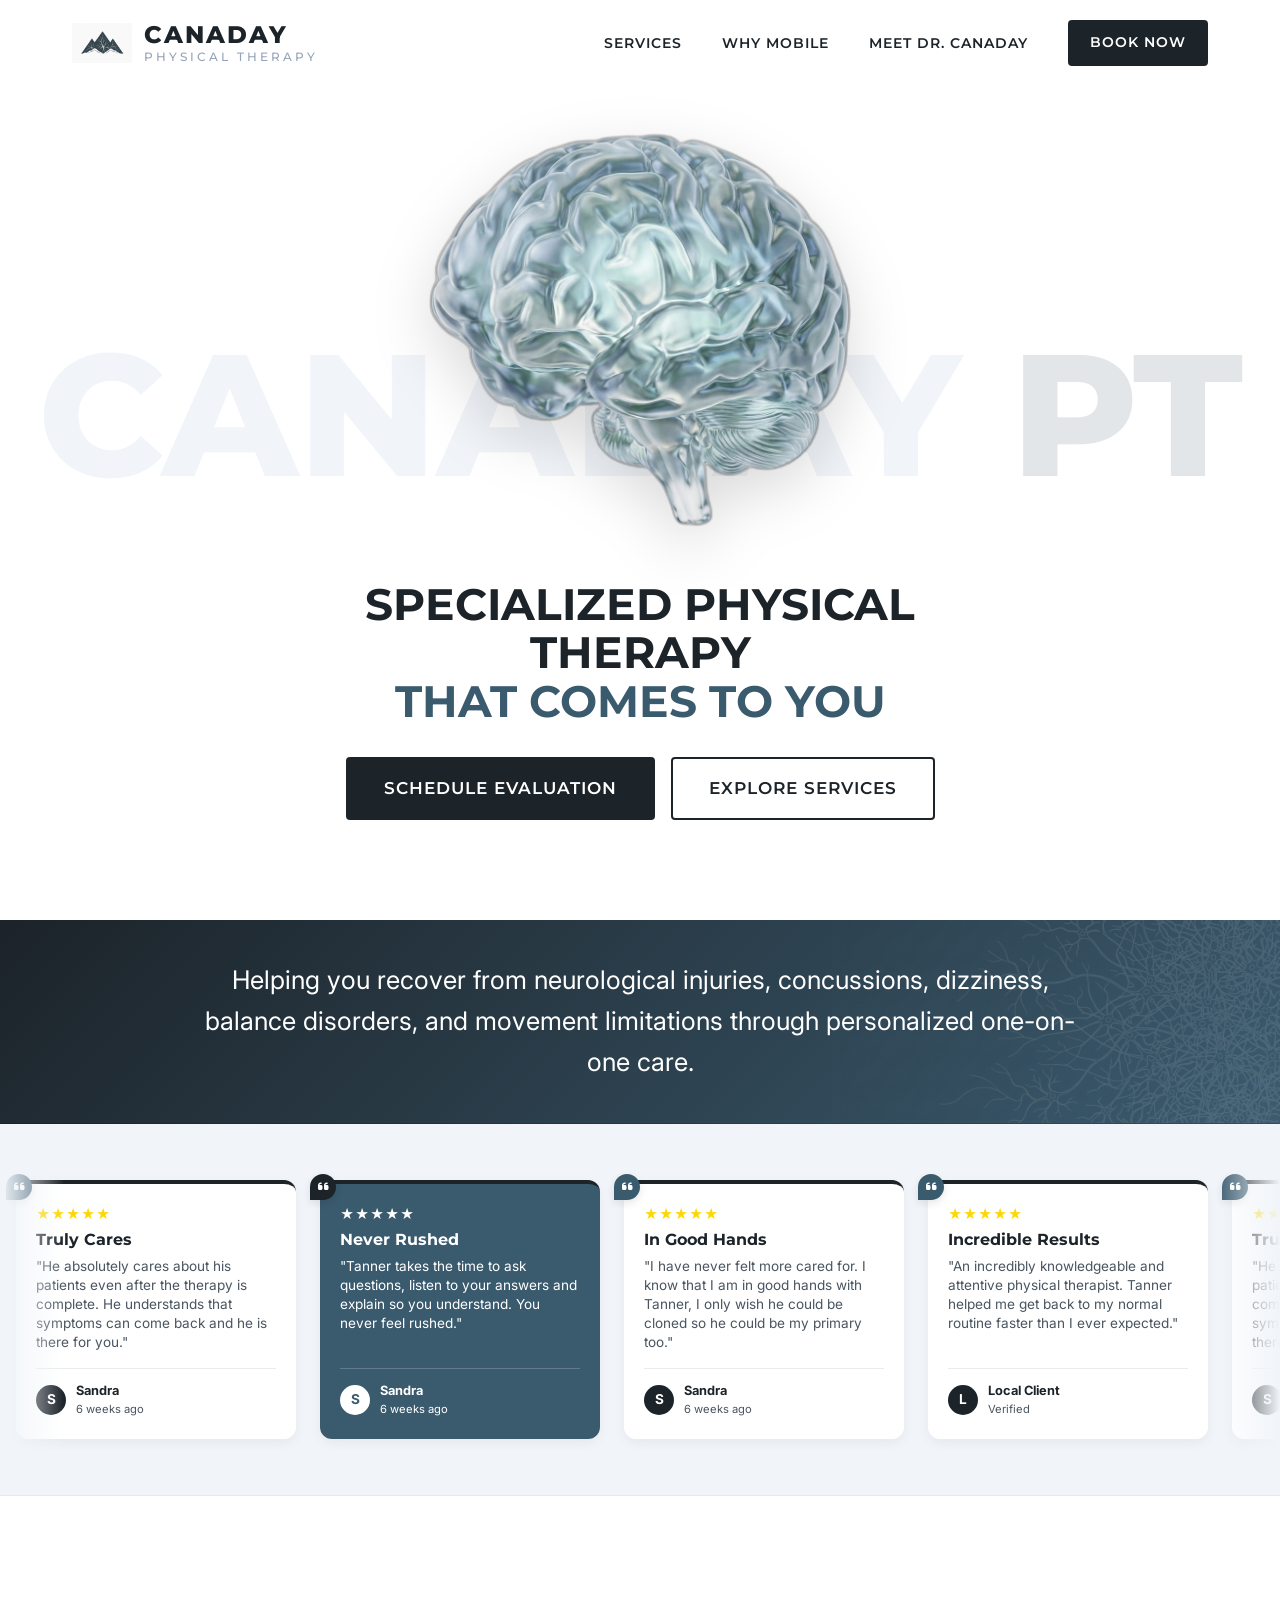
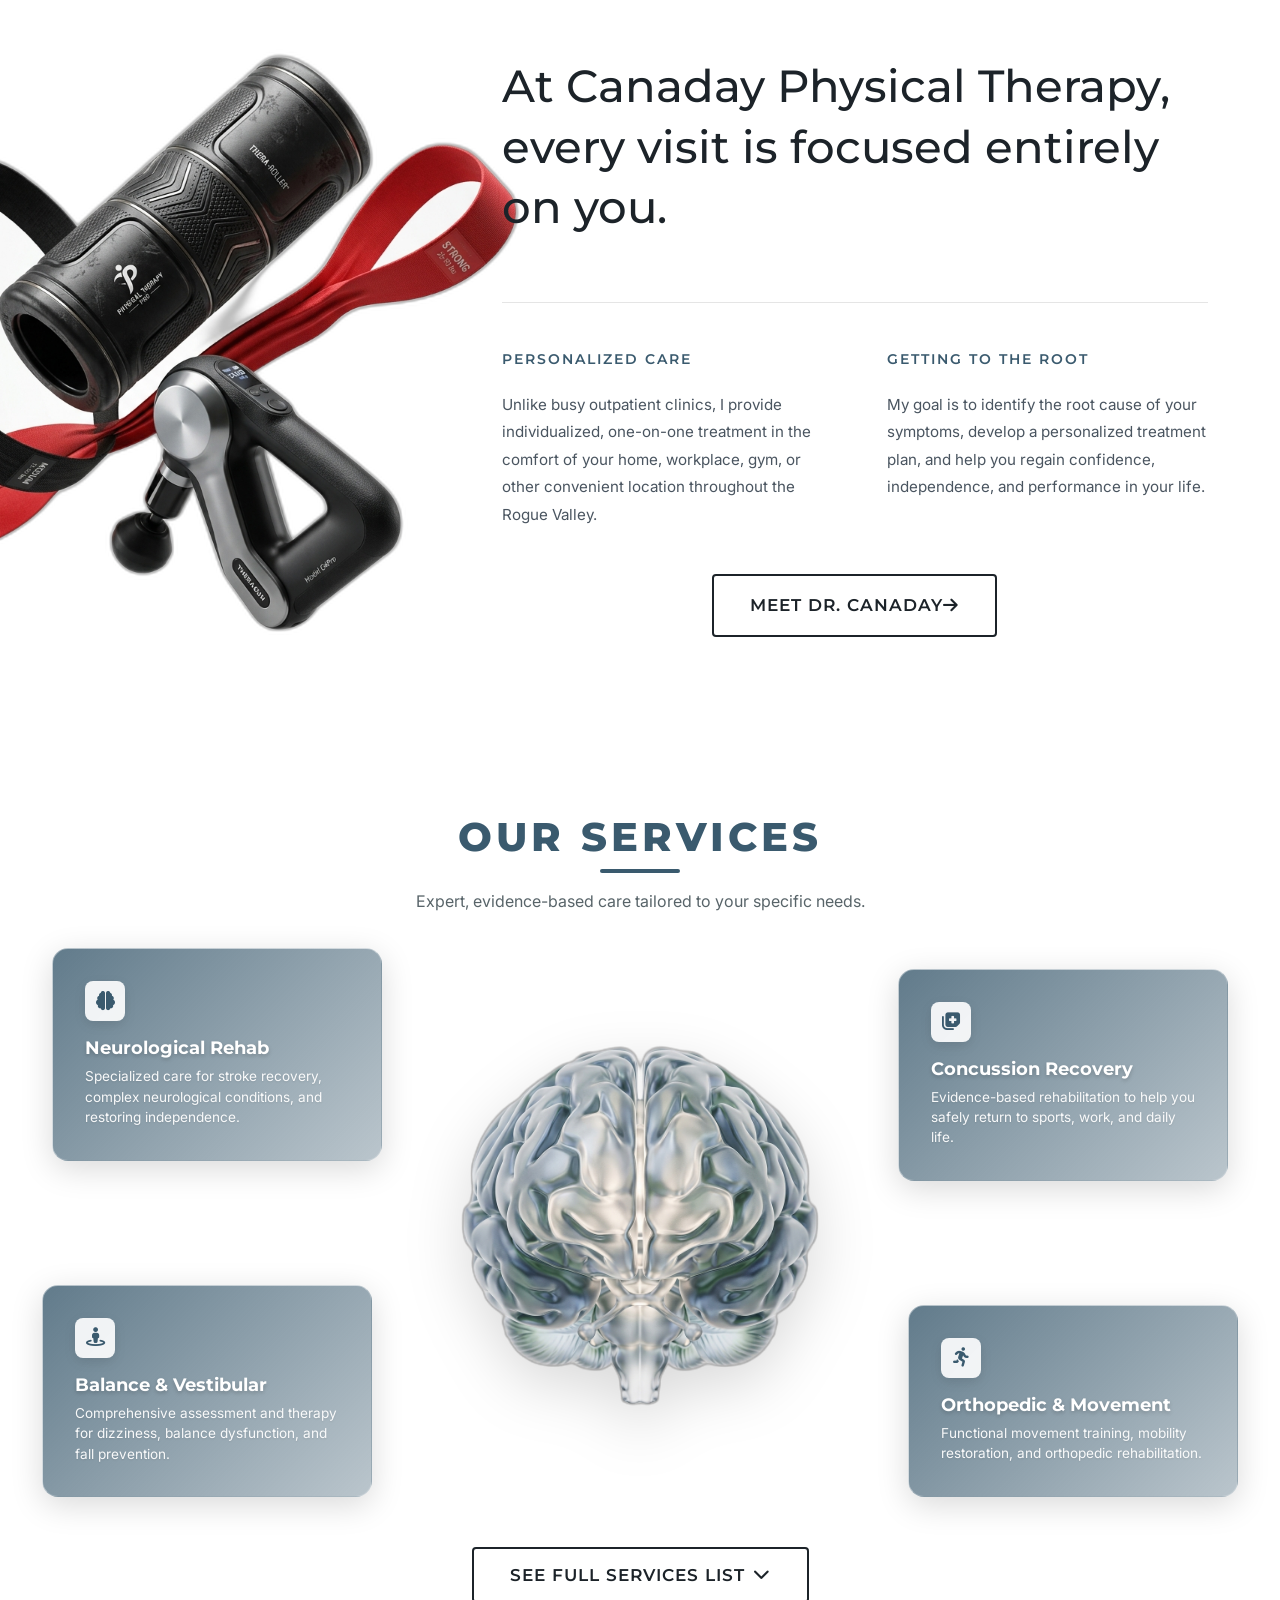
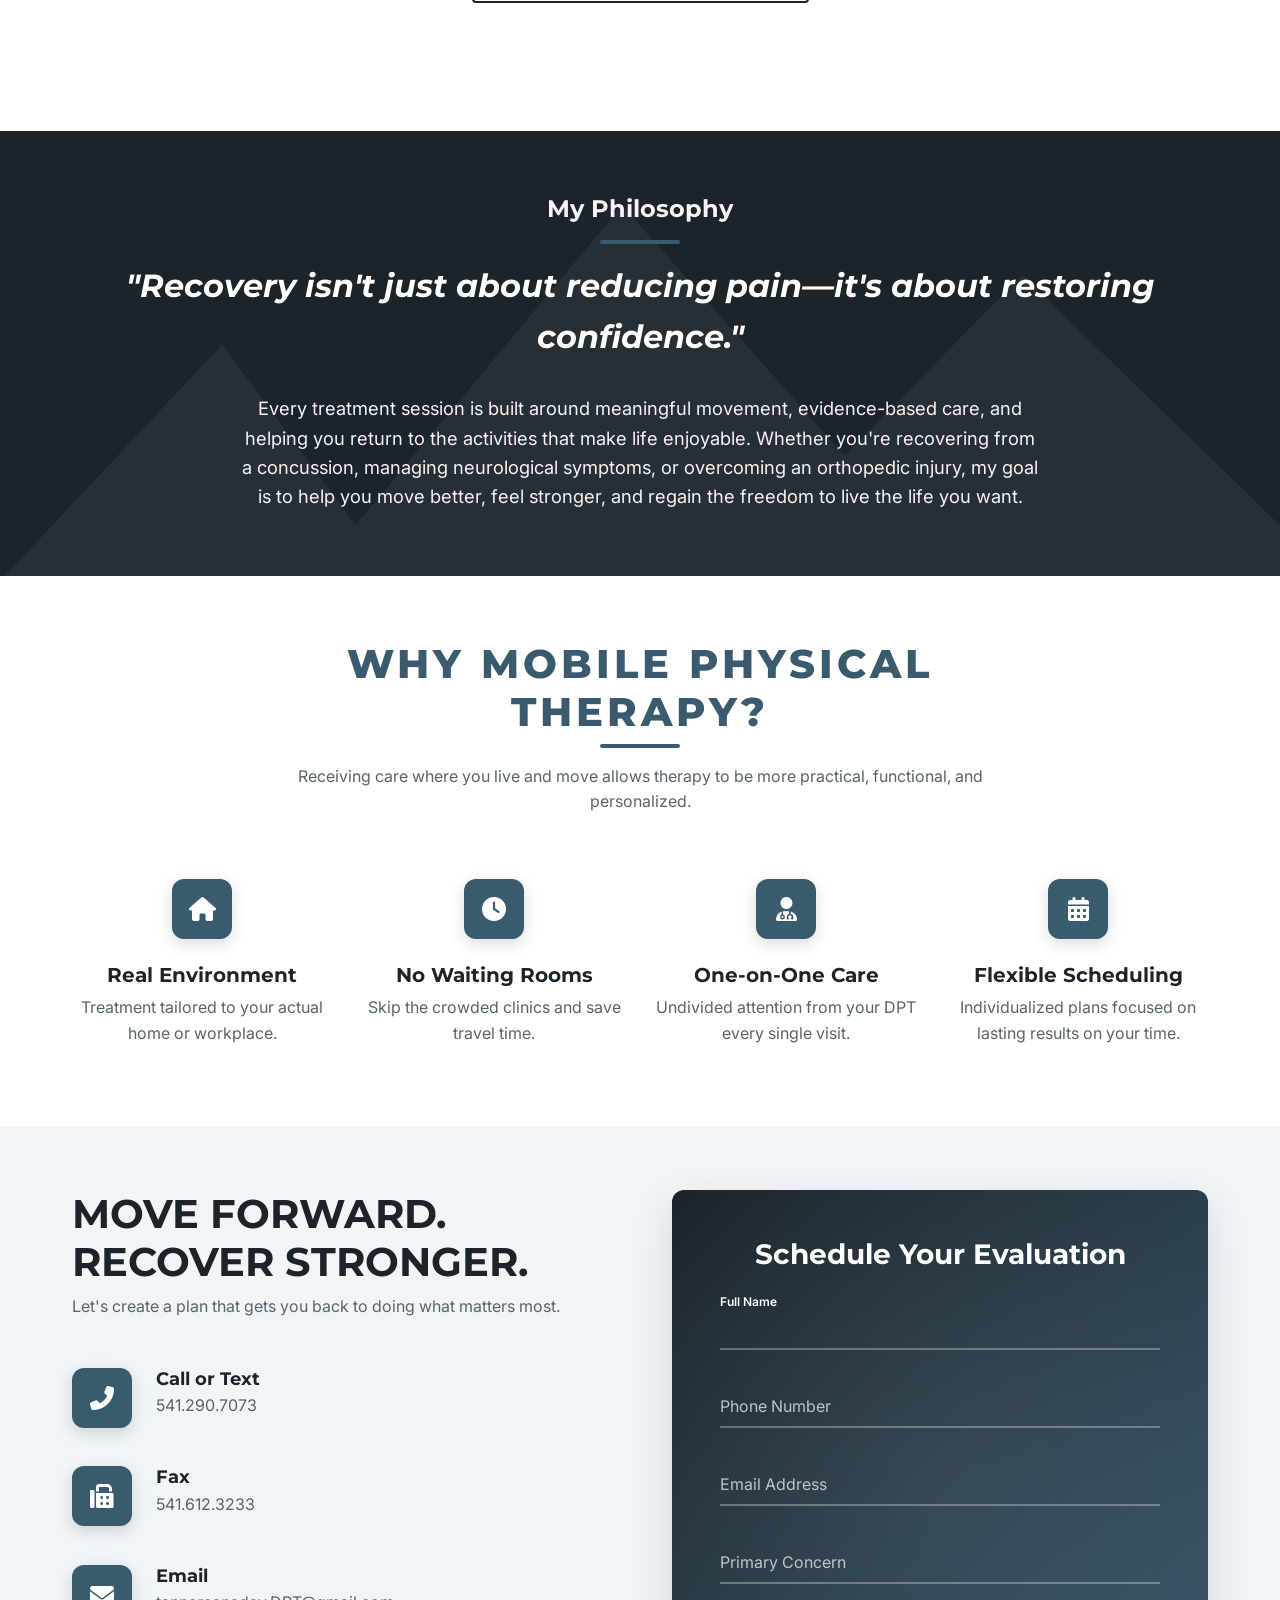
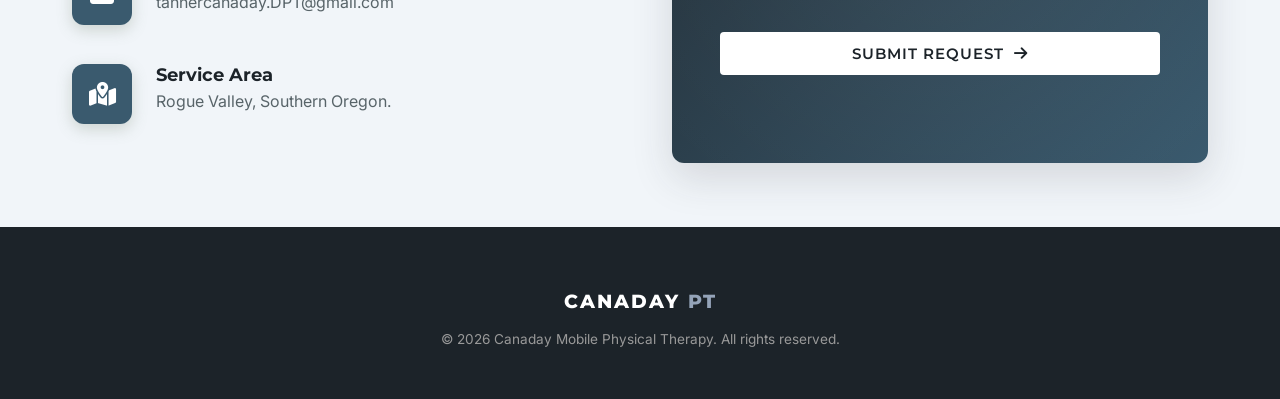
==== commit e53c5ef5: "Bust CSS cache for silver palette update" ====
--- a/index.html
+++ b/index.html
@@ -53,7 +53,7 @@
     <link rel="preconnect" href="https://fonts.googleapis.com">
     <link rel="preconnect" href="https://fonts.gstatic.com" crossorigin>
     <link href="https://fonts.googleapis.com/css2?family=Inter:wght@300;400;500;600&family=Montserrat:wght@500;700;800&display=swap" rel="stylesheet">
-    <link rel="stylesheet" href="css/style.css?v=3">
+    <link rel="stylesheet" href="css/style.css?v=4">
     <!-- FontAwesome for Icons -->
     <link rel="stylesheet" href="https://cdnjs.cloudflare.com/ajax/libs/font-awesome/6.4.0/css/all.min.css">
 </head>
--- a/css/style.css
+++ b/css/style.css
@@ -3,11 +3,11 @@
    ========================================================================== */
 :root {
     /* Brand Colors extracted from mood board */
-    --color-primary-dark: #22282D; /* Dark Slate / Charcoal */
-    --color-secondary-dark: #586469; /* Slate Grey */
-    --color-accent-warm: #8C867B; /* Warm Taupe */
-    --color-bg-light: #E3DED8; /* Light Beige */
-    --color-bg-white: #F9F8F6; /* Off-white for main background */
+    --color-primary-dark: #1C2329; /* Cooler Deep Charcoal */
+    --color-secondary-dark: #4A5560; /* Cooler Slate Grey */
+    --color-accent-warm: #94A3B8; /* Cool Silver Accent (Replacing Taupe) */
+    --color-bg-light: #F1F5F9; /* Ice Silver Background (Replacing Beige) */
+    --color-bg-white: #FFFFFF; /* Pure White Background (Replacing Warm White) */
     --color-brand-blue: #3A5A6E; /* Slate Blue (Replacing Green) */
     --color-text-main: #22282D;
     --color-text-light: #586469;
@@ -351,7 +351,7 @@
    Intro Statement
    ========================================================================== */
 .intro-statement {
-    background-color: var(--color-brand-blue);
+    background: linear-gradient(135deg, var(--color-primary-dark), var(--color-brand-blue));
     border-bottom: 1px solid rgba(0,0,0,0.05);
     position: relative;
     overflow: hidden;
@@ -464,8 +464,8 @@
 }
 
 .service-card-blue {
-    /* True Glassmorphism Recipe - Green Gradient */
-    background: linear-gradient(135deg, rgba(105, 114, 98, 0.8), rgba(105, 114, 98, 0.35));
+    /* True Glassmorphism Recipe - Blue Gradient */
+    background: linear-gradient(135deg, rgba(58, 90, 110, 0.8), rgba(58, 90, 110, 0.35));
     backdrop-filter: blur(24px);
     -webkit-backdrop-filter: blur(24px);
     border: 1px solid rgba(255, 255, 255, 0.2);
@@ -564,8 +564,8 @@
     margin: 0 auto;
     padding: 2.5rem;
     
-    /* True Glassmorphism Recipe - Green Gradient */
-    background: linear-gradient(135deg, rgba(105, 114, 98, 0.8), rgba(105, 114, 98, 0.35));
+    /* True Glassmorphism Recipe - Blue Gradient */
+    background: linear-gradient(135deg, rgba(58, 90, 110, 0.8), rgba(58, 90, 110, 0.35));
     backdrop-filter: blur(24px);
     -webkit-backdrop-filter: blur(24px);
     border: 1px solid rgba(255, 255, 255, 0.2);
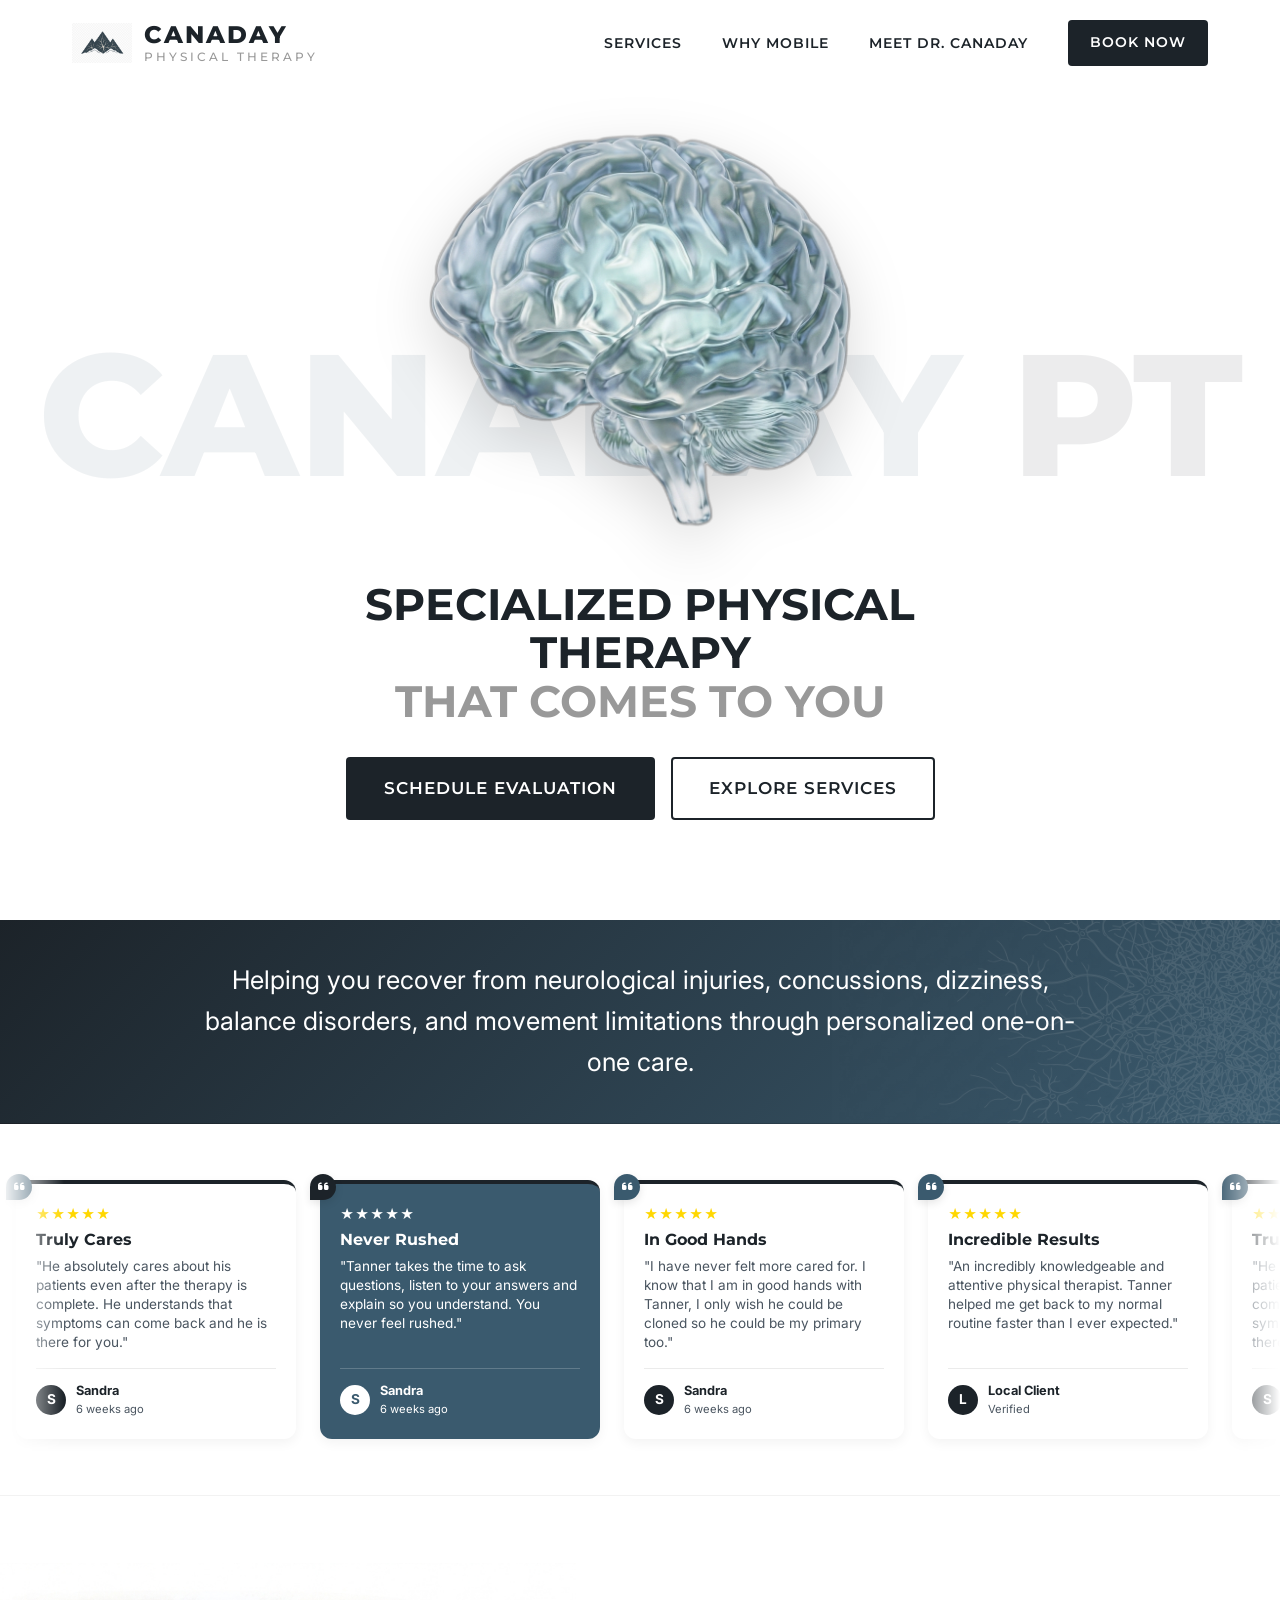
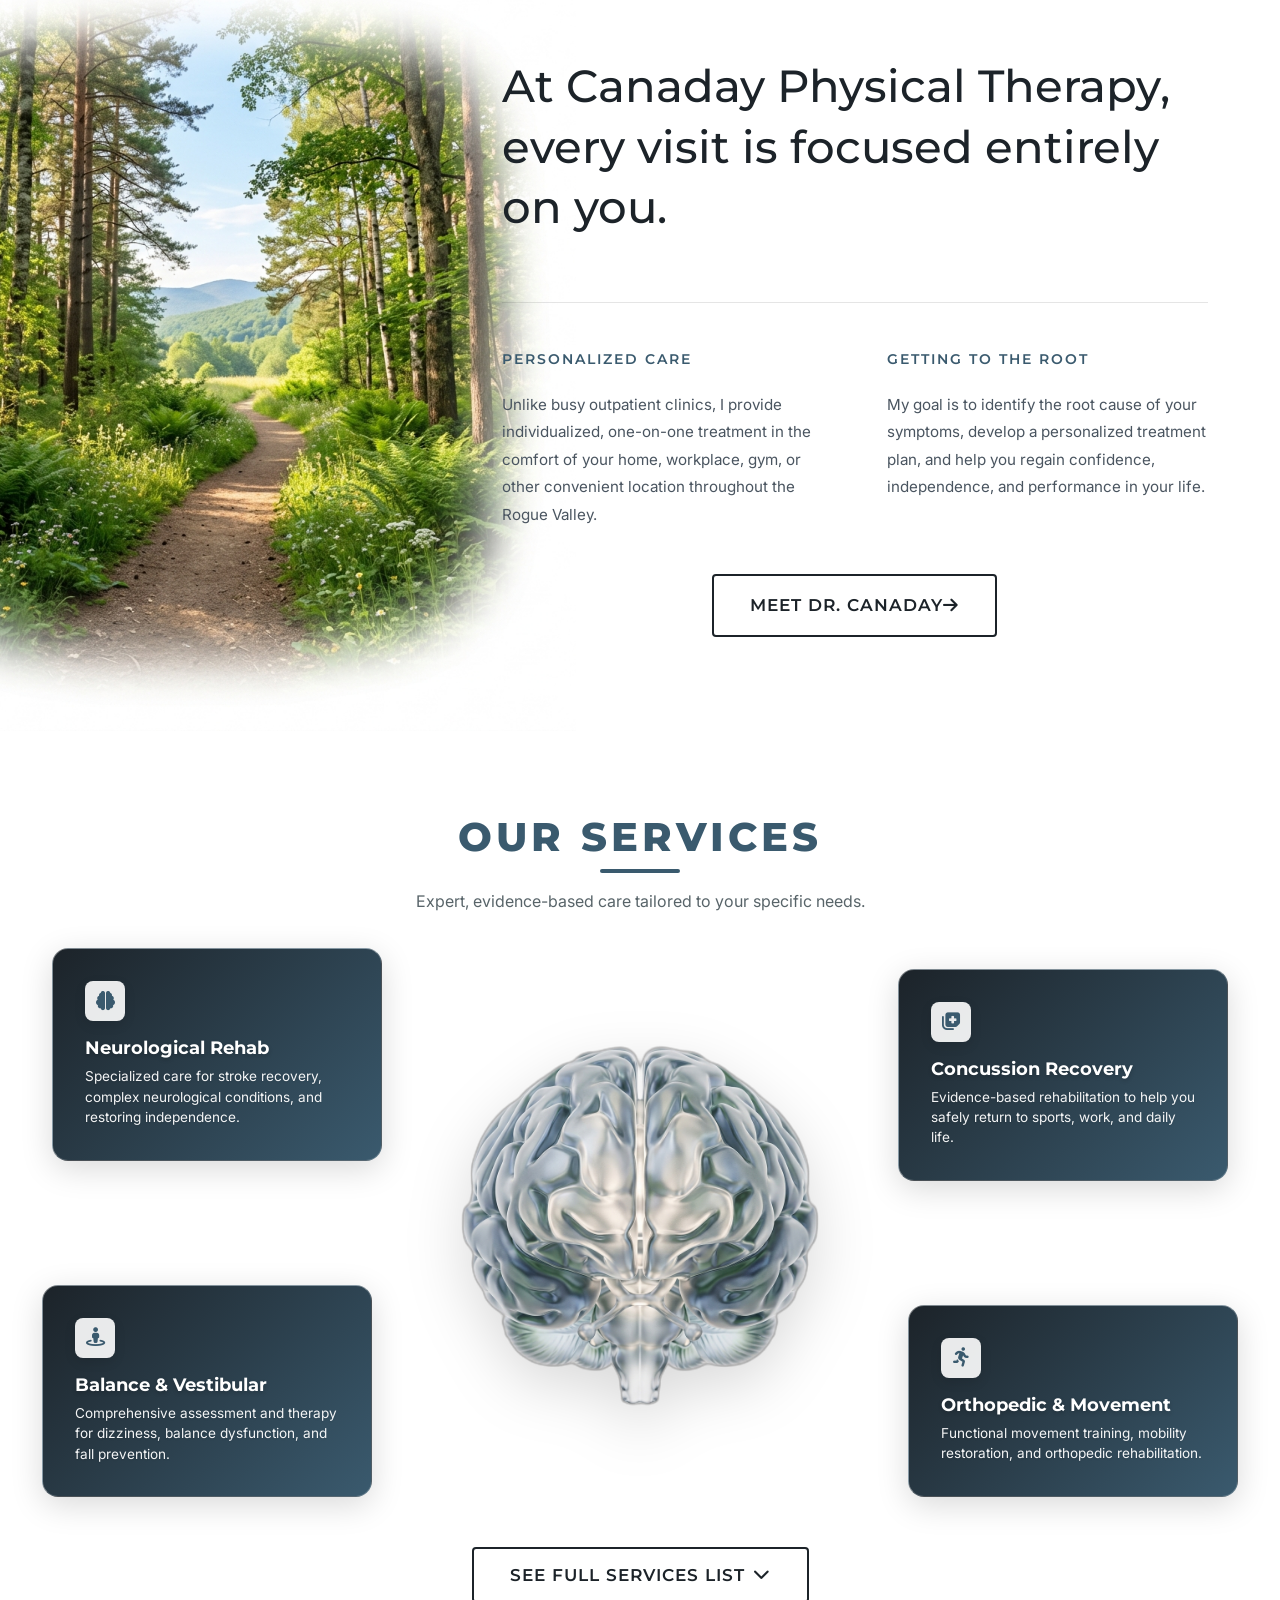
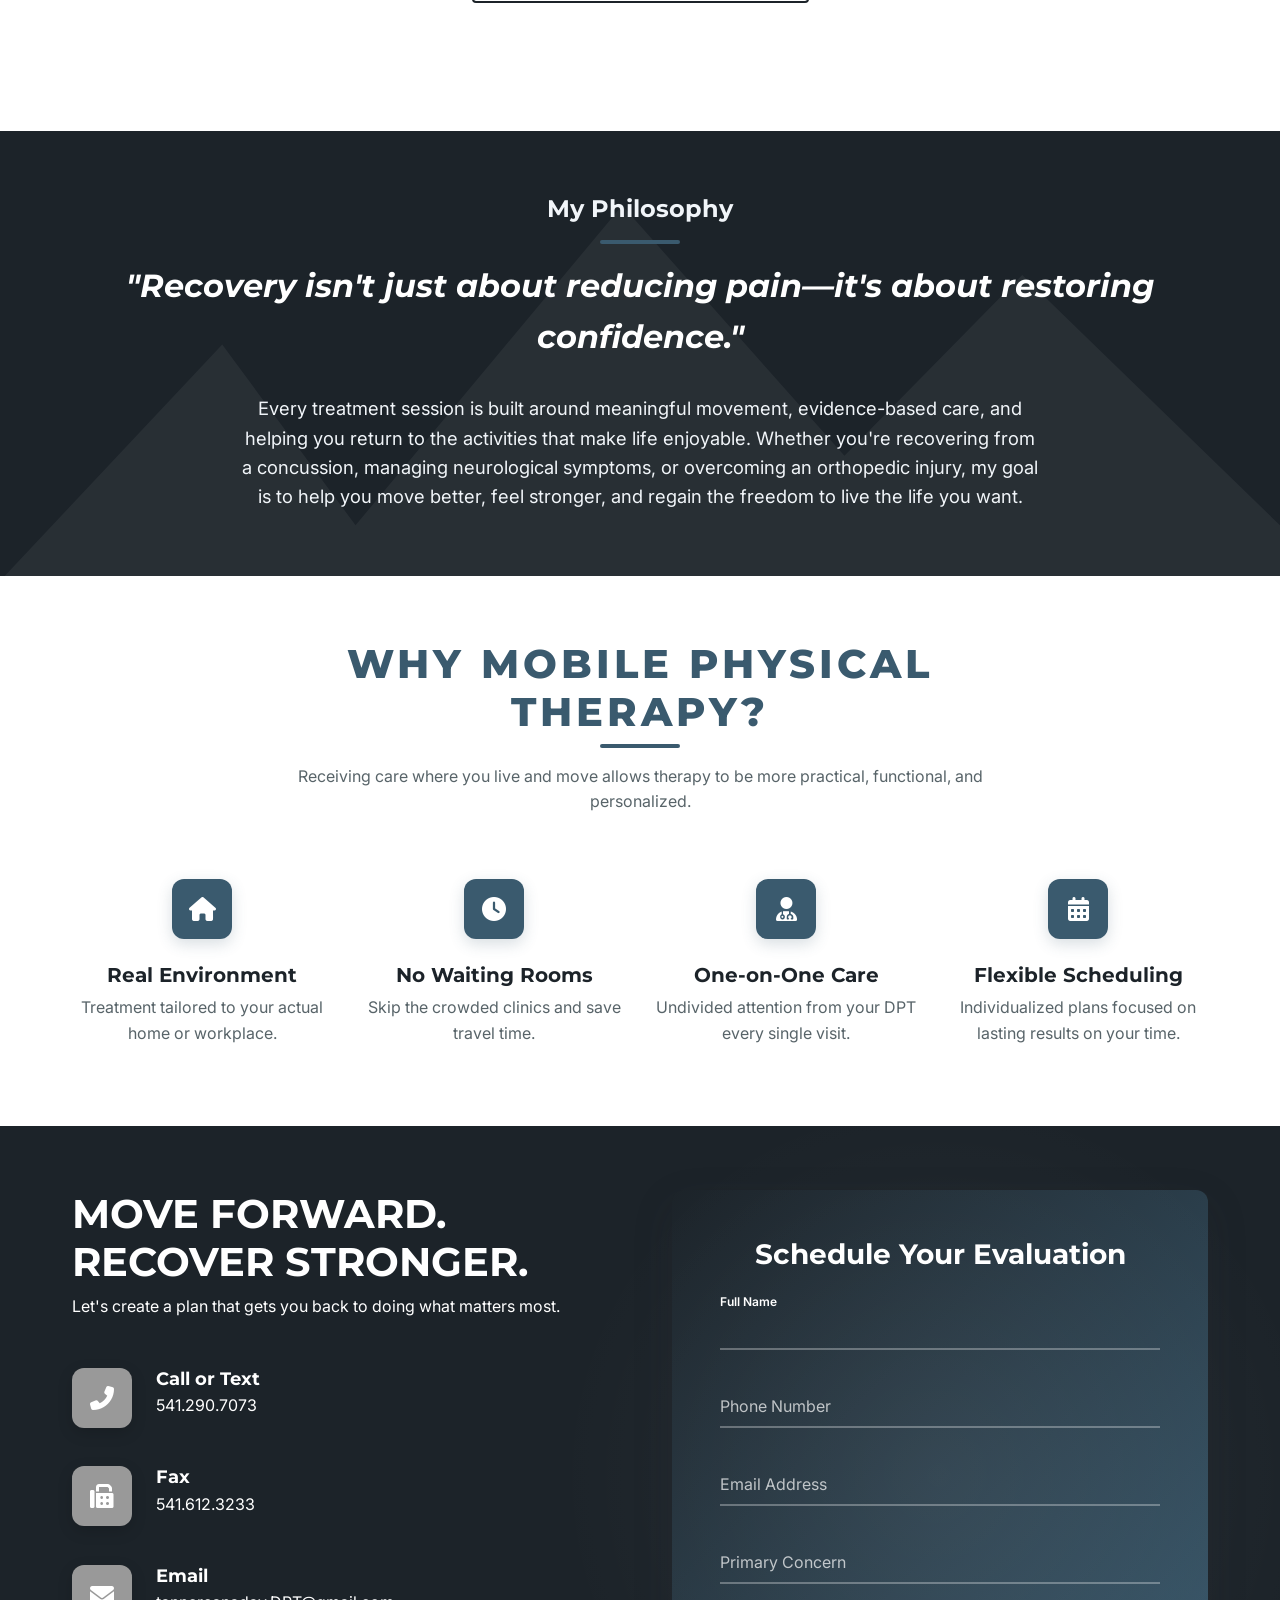
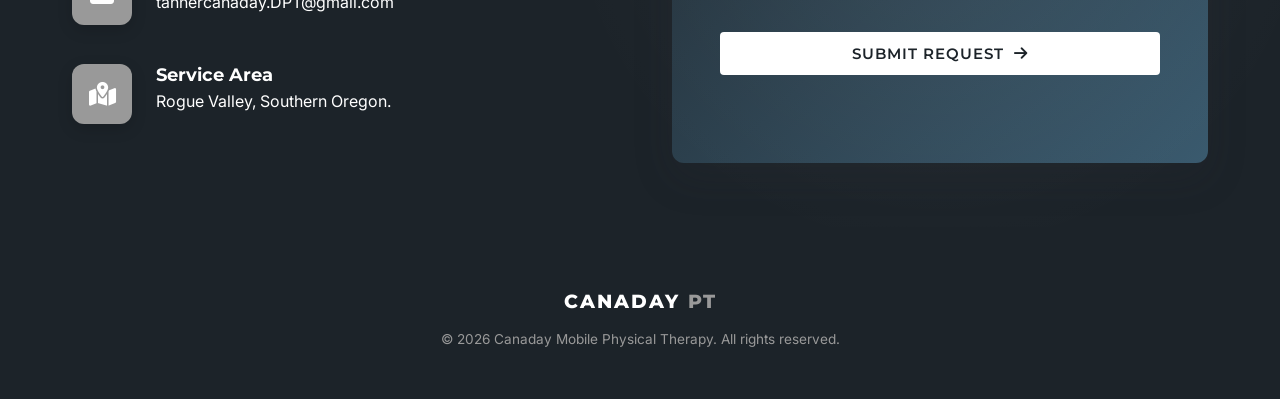
==== commit fa0bcec0: "Replace equipment image with generated nature background" ====
--- a/index.html
+++ b/index.html
@@ -229,7 +229,7 @@
     <!-- About Section (Overlap Layout) -->
     <section class="about-overlap section-padding" id="about">
         <!-- Floating background object -->
-        <img src="photos/about-floating-equipment-transparent.png" alt="Physical Therapy Equipment" class="about-bg-object">
+        <img src="photos/nature_background.png" alt="Serene Nature Path" class="about-bg-object">
         
         <div class="container about-overlap-container">
             <div class="about-overlap-content reveal fade-up">
--- a/css/style.css
+++ b/css/style.css
@@ -5,7 +5,7 @@
     /* Brand Colors extracted from mood board */
     --color-primary-dark: #1C2329; /* Cooler Deep Charcoal */
     --color-secondary-dark: #4A5560; /* Cooler Slate Grey */
-    --color-accent-warm: #94A3B8; /* Cool Silver Accent (Replacing Taupe) */
+    --color-accent-warm: #999999; /* Grey Accent (Matching Footer) */
     --color-bg-light: #F1F5F9; /* Ice Silver Background (Replacing Beige) */
     --color-bg-white: #FFFFFF; /* Pure White Background (Replacing Warm White) */
     --color-brand-blue: #3A5A6E; /* Slate Blue (Replacing Green) */
@@ -262,7 +262,8 @@
     font-weight: 800;
     font-size: 13.5vw; /* Max size to fit on one line */
     line-height: 1;
-    color: var(--color-bg-light);
+    color: var(--color-brand-blue);
+    opacity: 0.08;
     white-space: nowrap;
     width: 100%;
     z-index: 1;
@@ -271,7 +272,7 @@
 }
 
 .hero-bg-text-blue {
-    color: rgba(58, 90, 110, 0.15); /* Subtle brand blue watermark */
+    color: var(--color-primary-dark); /* Subtle charcoal watermark */
 }
 
 .hero-content {
@@ -329,7 +330,7 @@
 }
 
 .hero h1 span {
-    color: var(--color-brand-blue);
+    color: var(--color-accent-warm);
 }
 
 .hero p {
@@ -464,8 +465,8 @@
 }
 
 .service-card-blue {
-    /* True Glassmorphism Recipe - Blue Gradient */
-    background: linear-gradient(135deg, rgba(58, 90, 110, 0.8), rgba(58, 90, 110, 0.35));
+    /* Solid Gradient to match contact form */
+    background: linear-gradient(135deg, var(--color-primary-dark), var(--color-brand-blue));
     backdrop-filter: blur(24px);
     -webkit-backdrop-filter: blur(24px);
     border: 1px solid rgba(255, 255, 255, 0.2);
@@ -564,8 +565,8 @@
     margin: 0 auto;
     padding: 2.5rem;
     
-    /* True Glassmorphism Recipe - Blue Gradient */
-    background: linear-gradient(135deg, rgba(58, 90, 110, 0.8), rgba(58, 90, 110, 0.35));
+    /* Solid Gradient to match contact form */
+    background: linear-gradient(135deg, var(--color-primary-dark), var(--color-brand-blue));
     backdrop-filter: blur(24px);
     -webkit-backdrop-filter: blur(24px);
     border: 1px solid rgba(255, 255, 255, 0.2);
@@ -685,9 +686,13 @@
    Contact / Lead Gen Section
    ========================================================================== */
 .contact {
-    background-color: var(--color-bg-light); /* Matches Reviews section background */
+    background-color: var(--color-primary-dark); 
+    color: var(--color-white); /* Ensure base text is light on charcoal bg */
     position: relative;
     overflow: hidden;
+}
+.contact h2, .contact p, .contact h4 {
+    color: var(--color-white) !important; /* Force headings to be white instead of global dark */
 }
 .contact-container {
     display: grid;
@@ -715,14 +720,14 @@
 .info-item i {
     font-size: 1.5rem;
     color: #ffffff;
-    background-color: var(--color-brand-blue);
+    background-color: var(--color-accent-warm);
     width: 60px;
     height: 60px;
     display: flex;
     align-items: center;
     justify-content: center;
     border-radius: 12px;
-    box-shadow: 0 5px 15px rgba(118, 137, 115, 0.3);
+    box-shadow: 0 5px 15px rgba(0, 0, 0, 0.15);
     transition: transform 0.3s ease, box-shadow 0.3s ease;
 }
 
@@ -1040,7 +1045,7 @@
    Reviews Marquee
    ========================================================================== */
 .reviews-section {
-    background-color: var(--color-bg-light);
+    background-color: var(--color-white);
     padding: 2.5rem 0; /* Reduced from 5rem */
     overflow: hidden;
     border-bottom: 1px solid rgba(0,0,0,0.05);
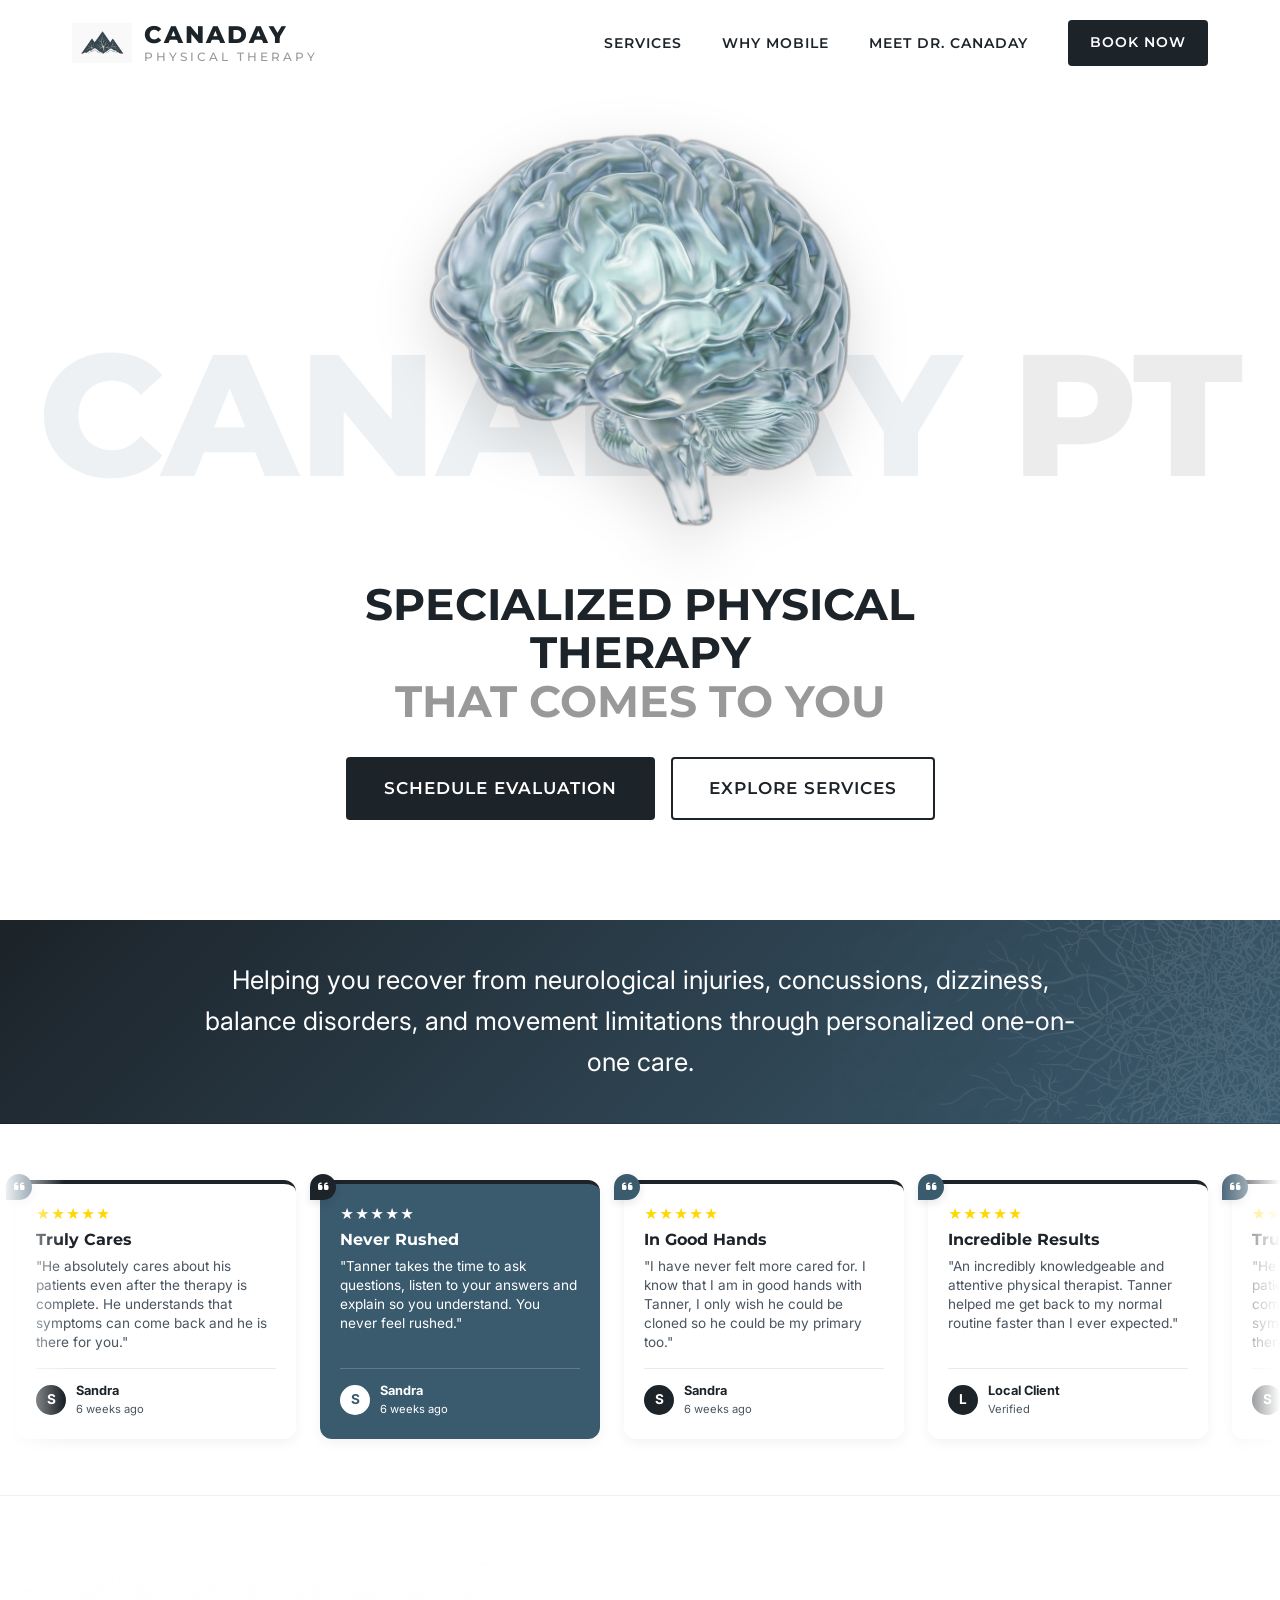
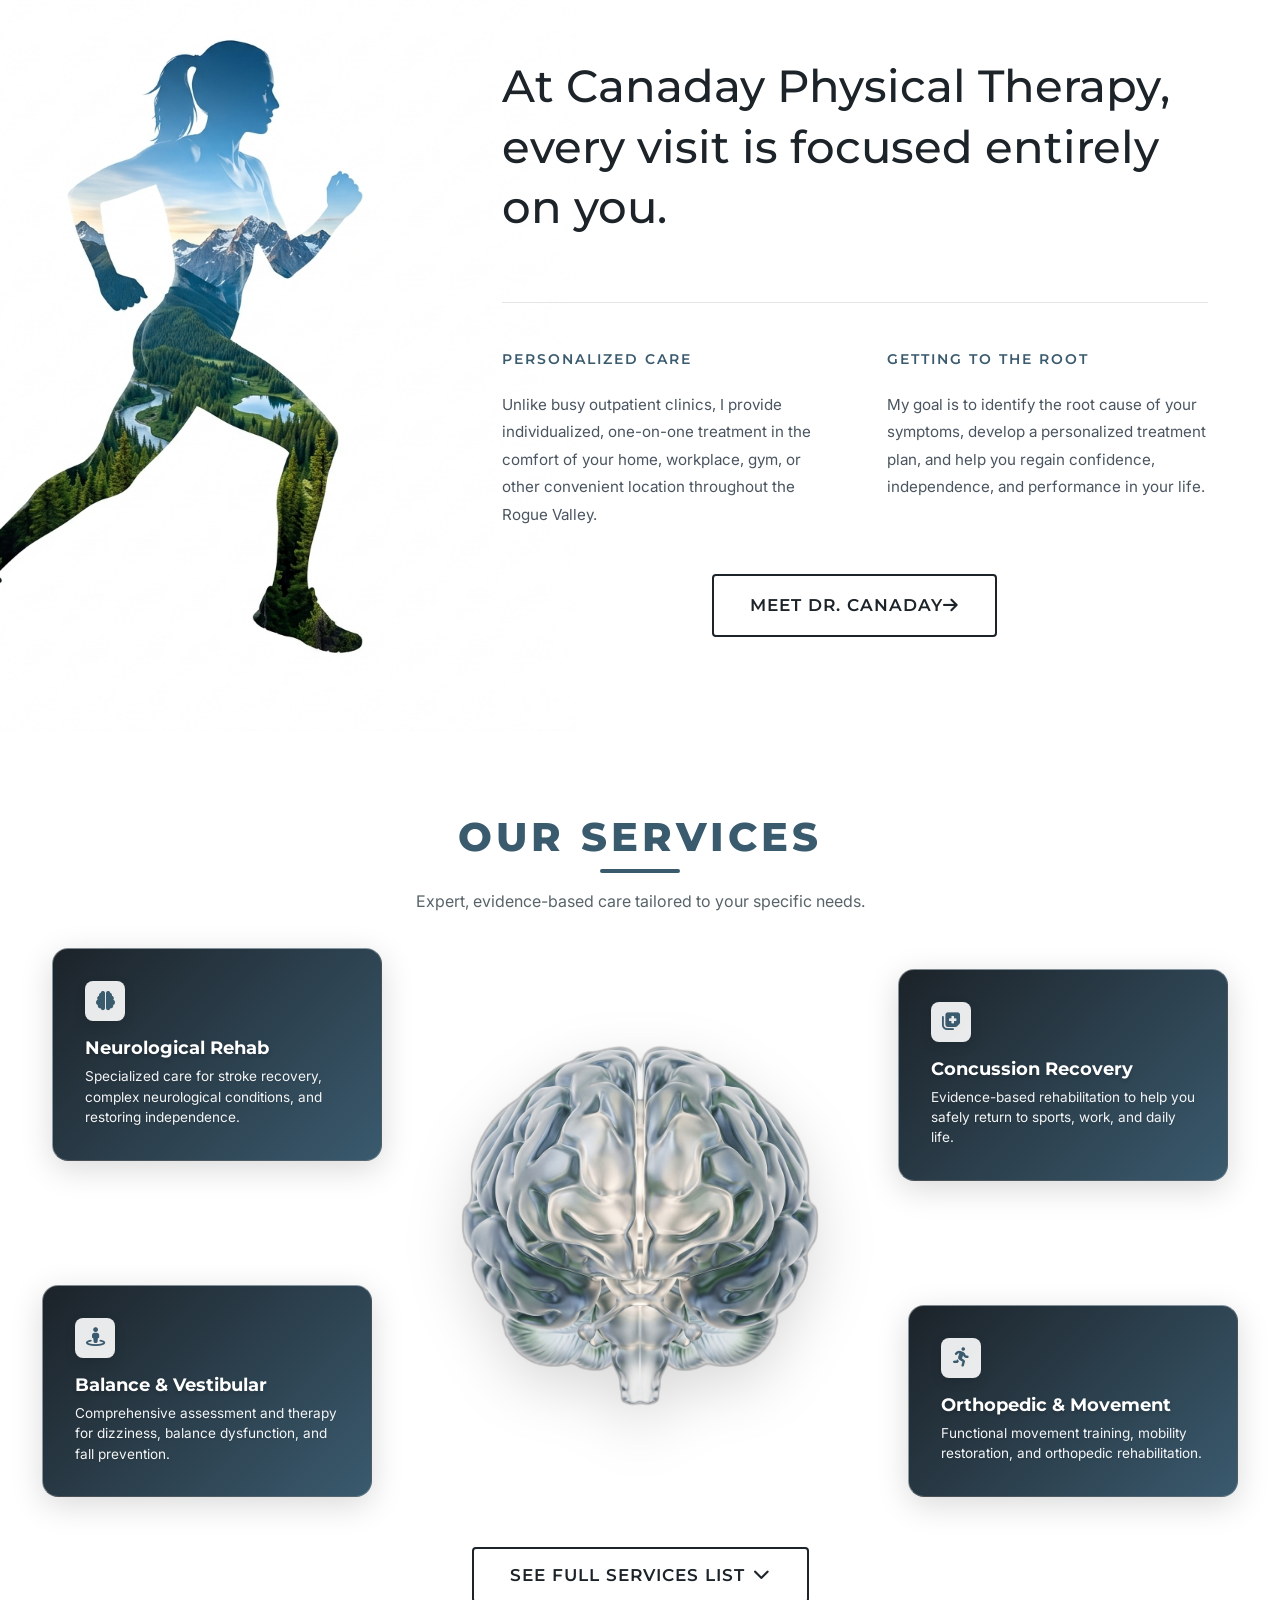
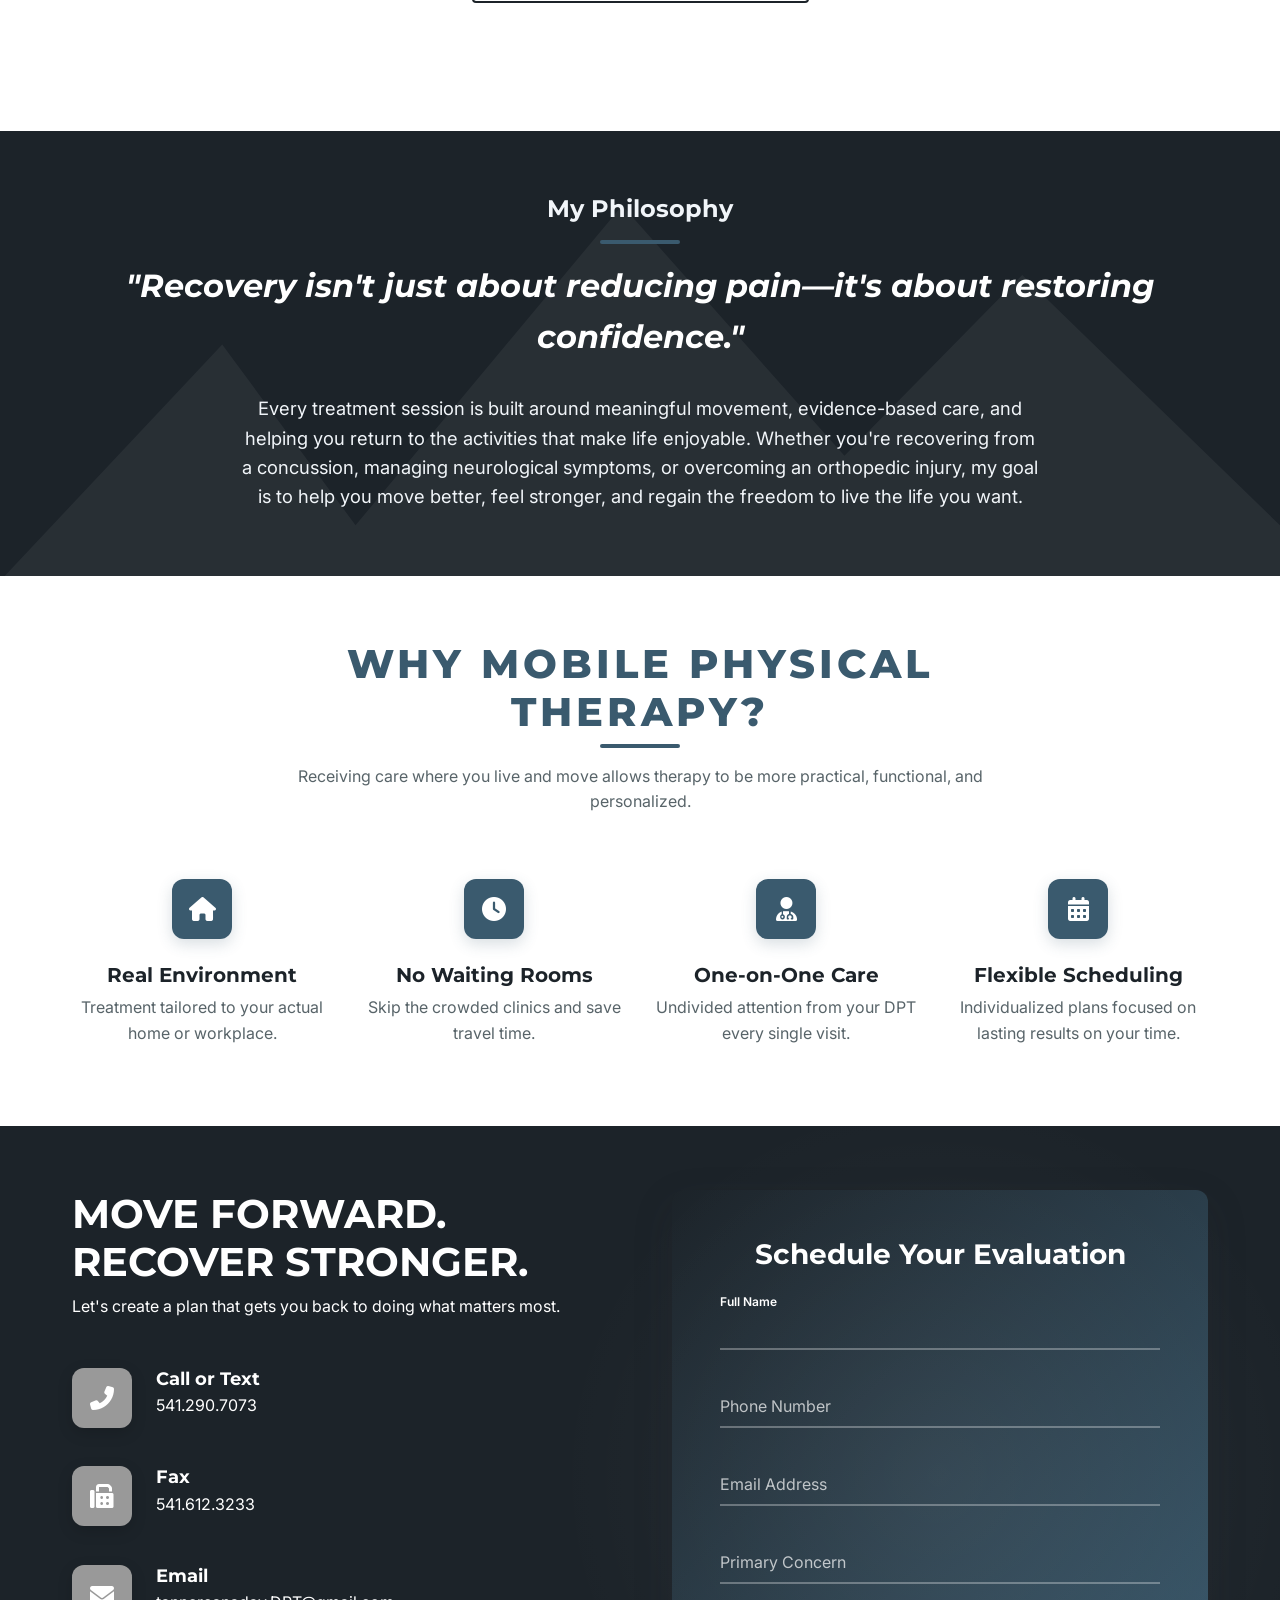
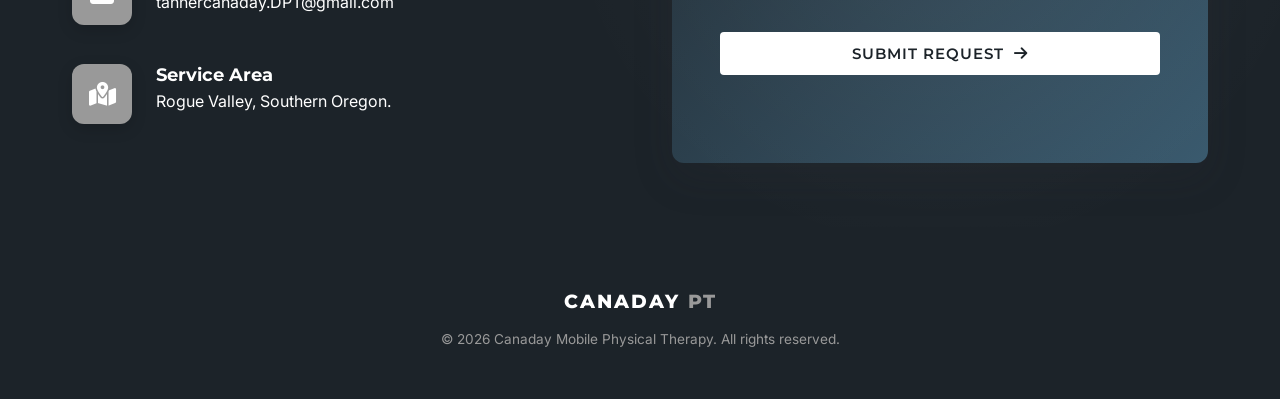
==== commit f0507e21: "Update background to double exposure nature graphic art" ====
--- a/index.html
+++ b/index.html
@@ -229,7 +229,7 @@
     <!-- About Section (Overlap Layout) -->
     <section class="about-overlap section-padding" id="about">
         <!-- Floating background object -->
-        <img src="photos/nature_background.png" alt="Serene Nature Path" class="about-bg-object">
+        <img src="photos/nature_double_exposure.png" alt="Double Exposure Physical Therapy" class="about-bg-object">
         
         <div class="container about-overlap-container">
             <div class="about-overlap-content reveal fade-up">
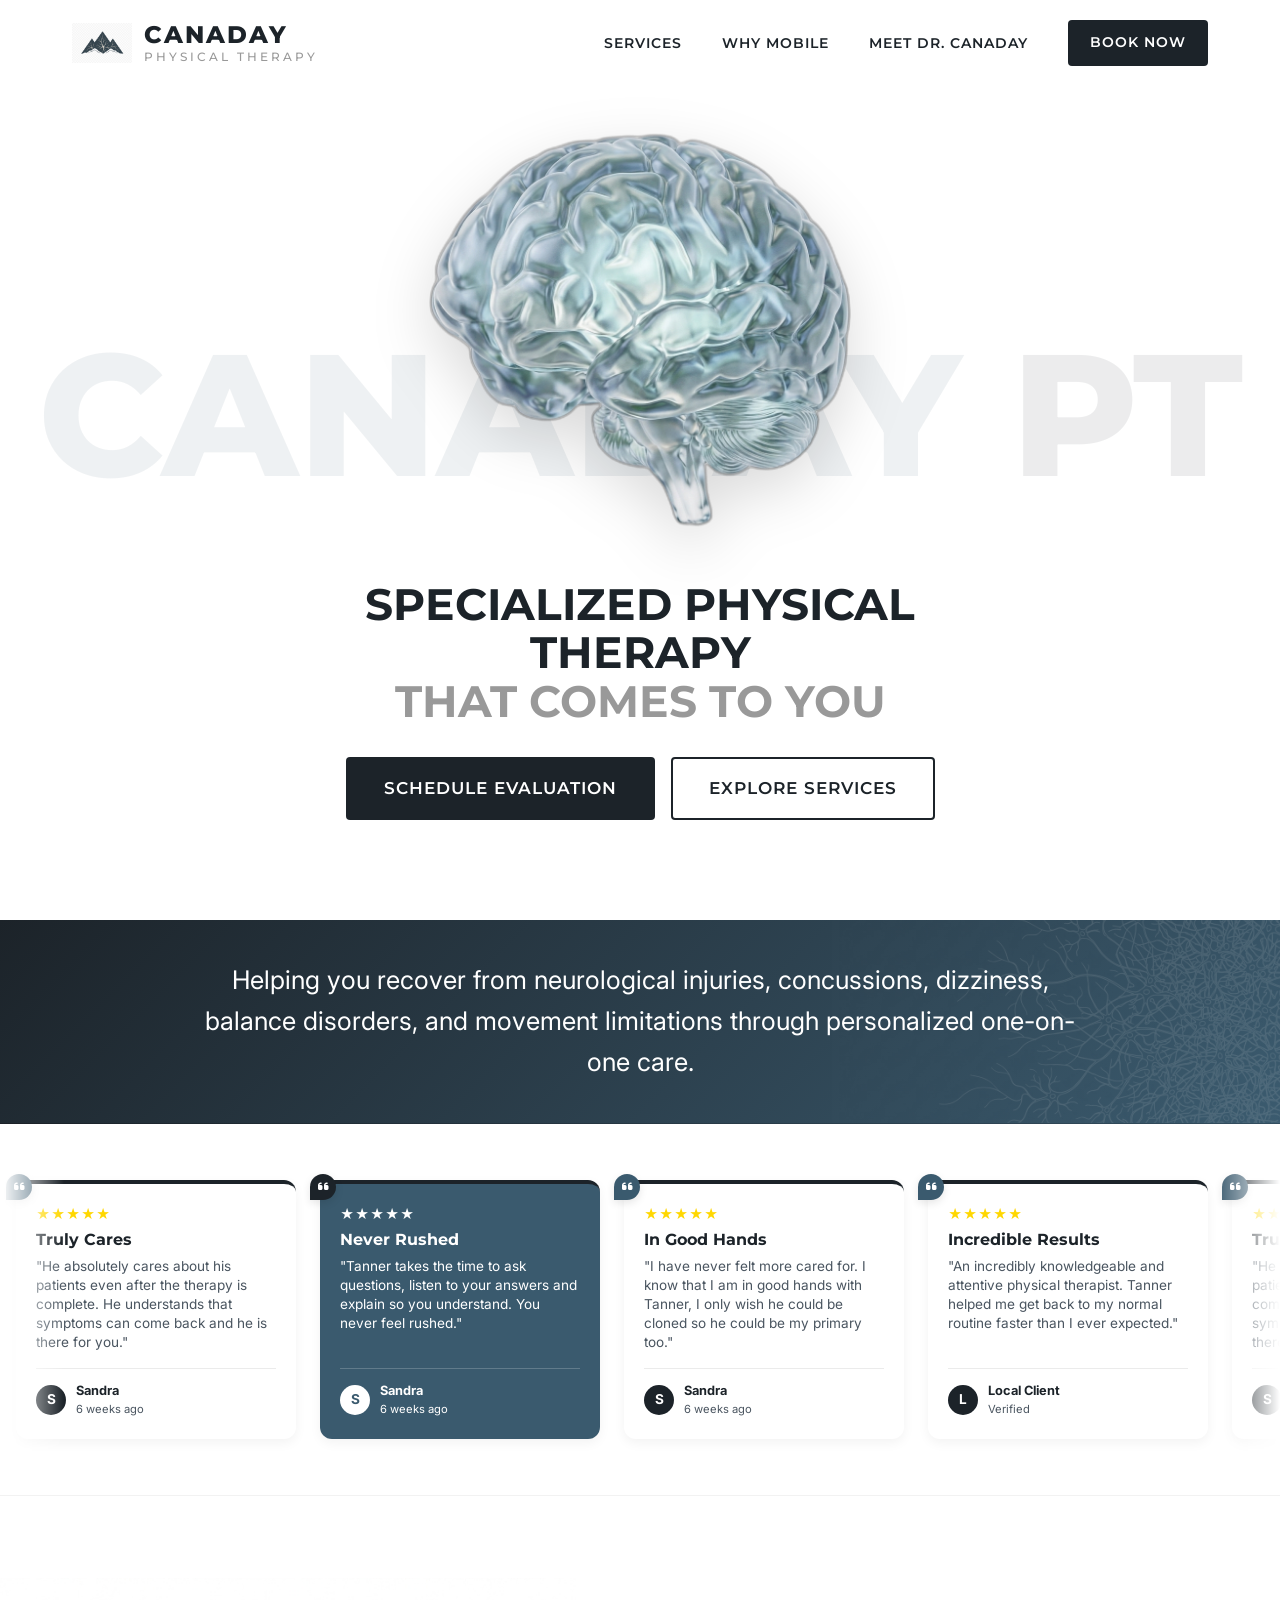
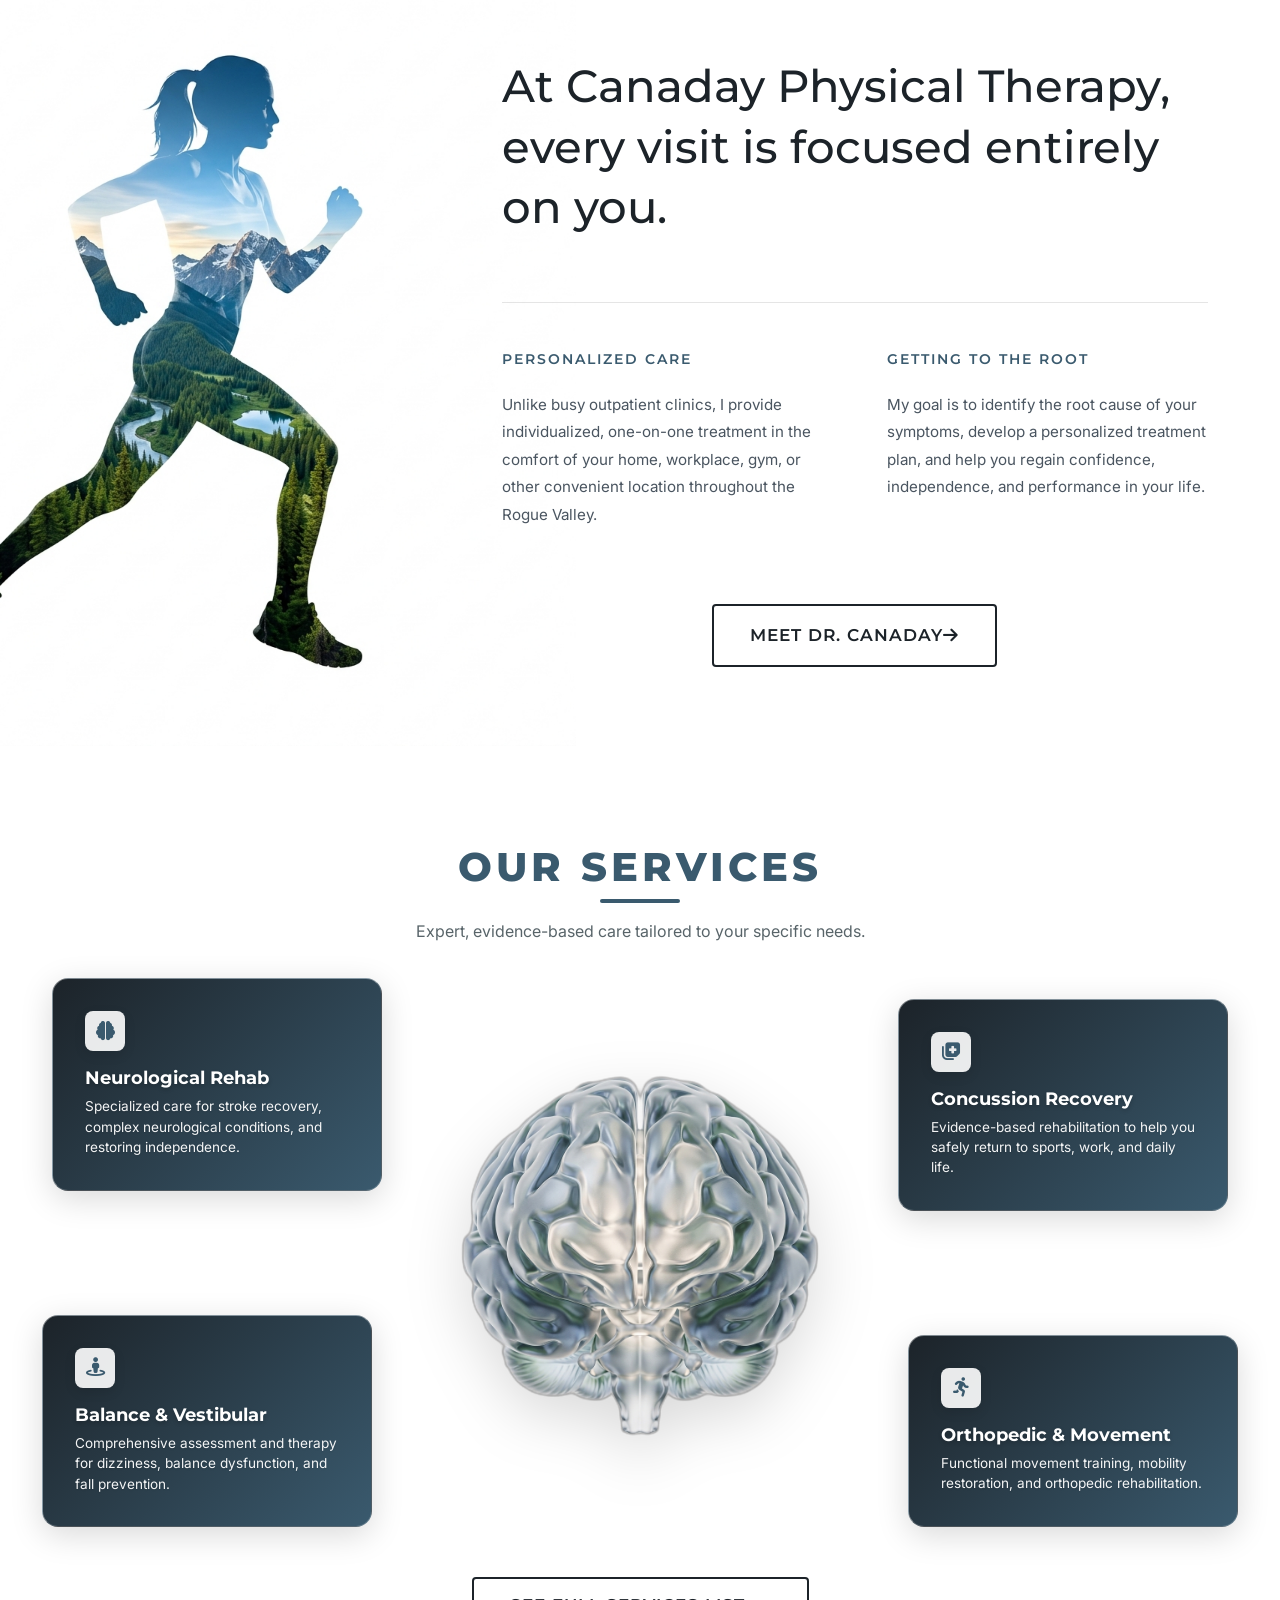
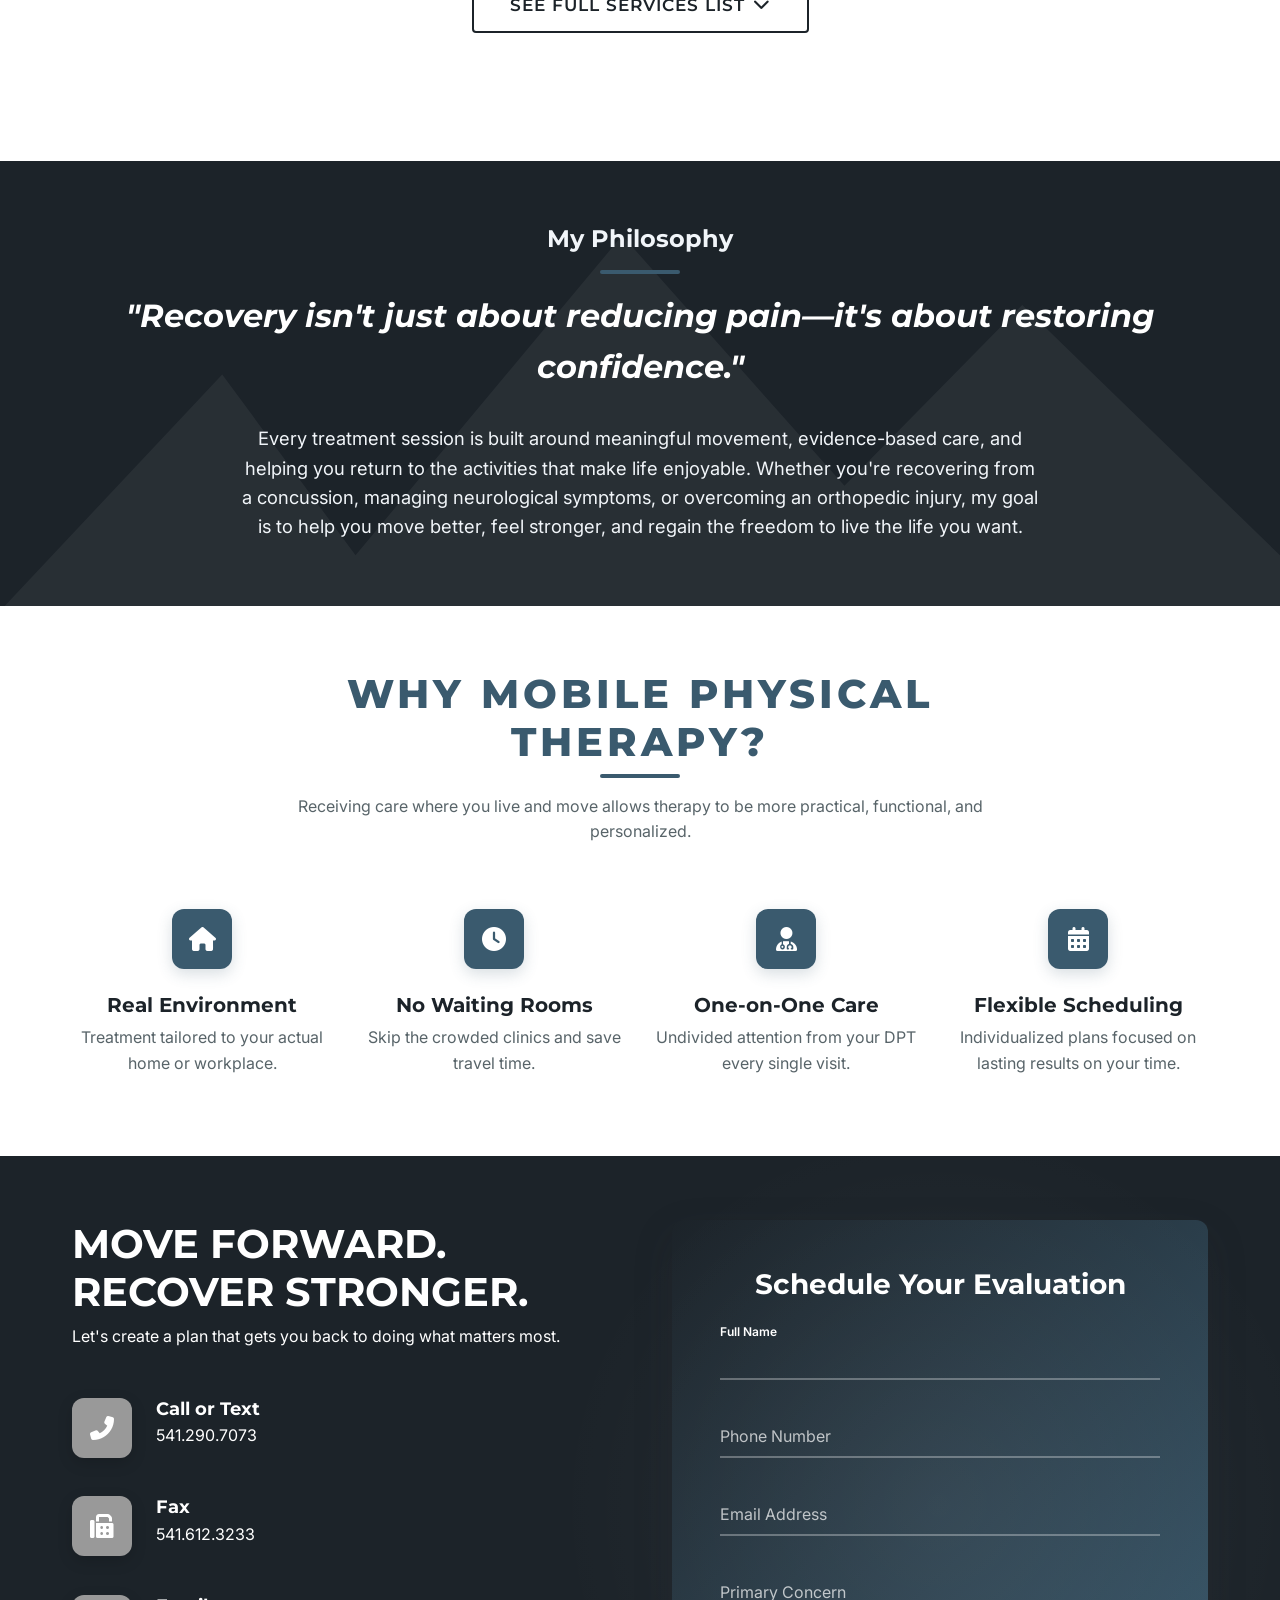
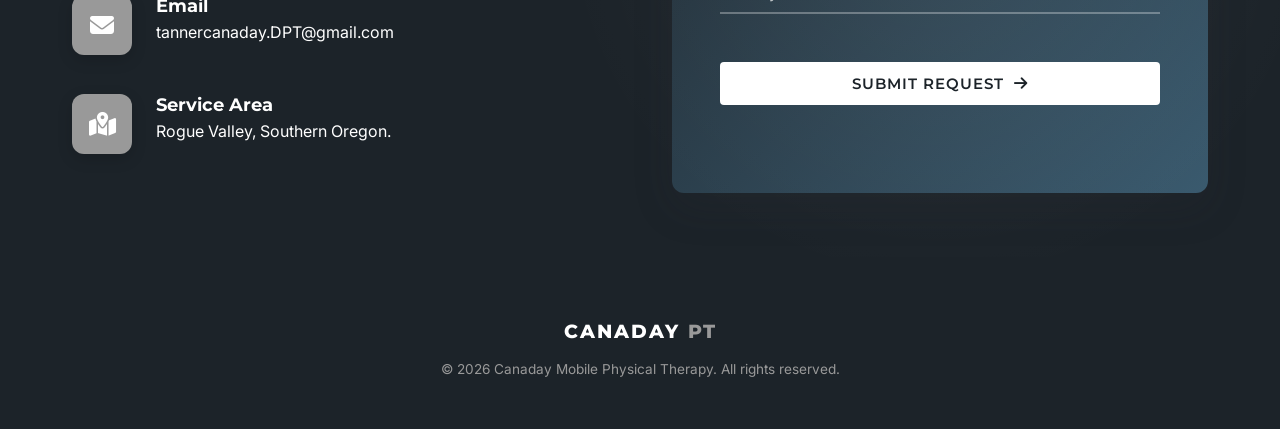
==== commit b3f8d60e: "Center Meet Dr Canaday button and increase top margin" ====
--- a/index.html
+++ b/index.html
@@ -245,7 +245,7 @@
                         <p>My goal is to identify the root cause of your symptoms, develop a personalized treatment plan, and help you regain confidence, independence, and performance in your life.</p>
                     </div>
                 </div>
-                <div style="margin-top: 30px; text-align: center;">
+                <div style="margin-top: 60px; display: flex; justify-content: center; width: 100%;">
                     <a href="about.html" class="btn btn-outline btn-large">Meet Dr. Canaday <i class="fas fa-arrow-right"></i></a>
                 </div>
             </div>
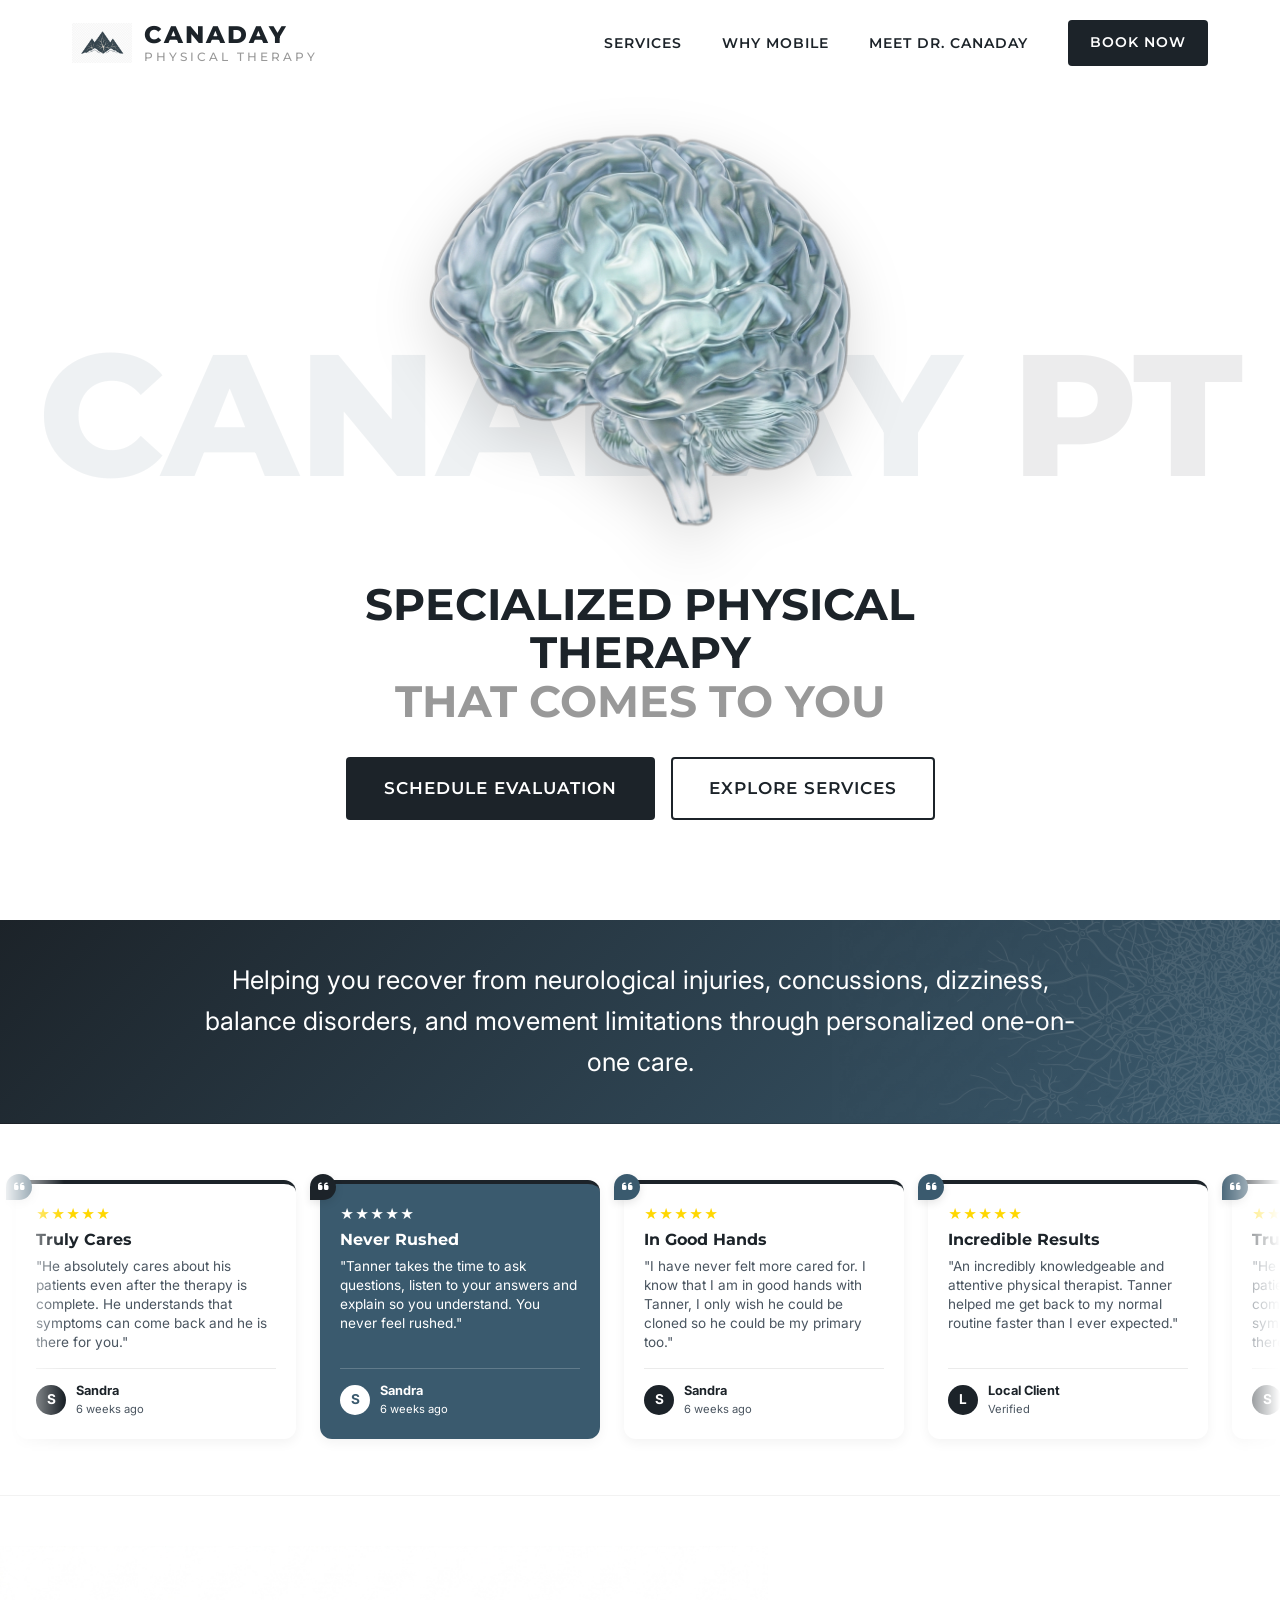
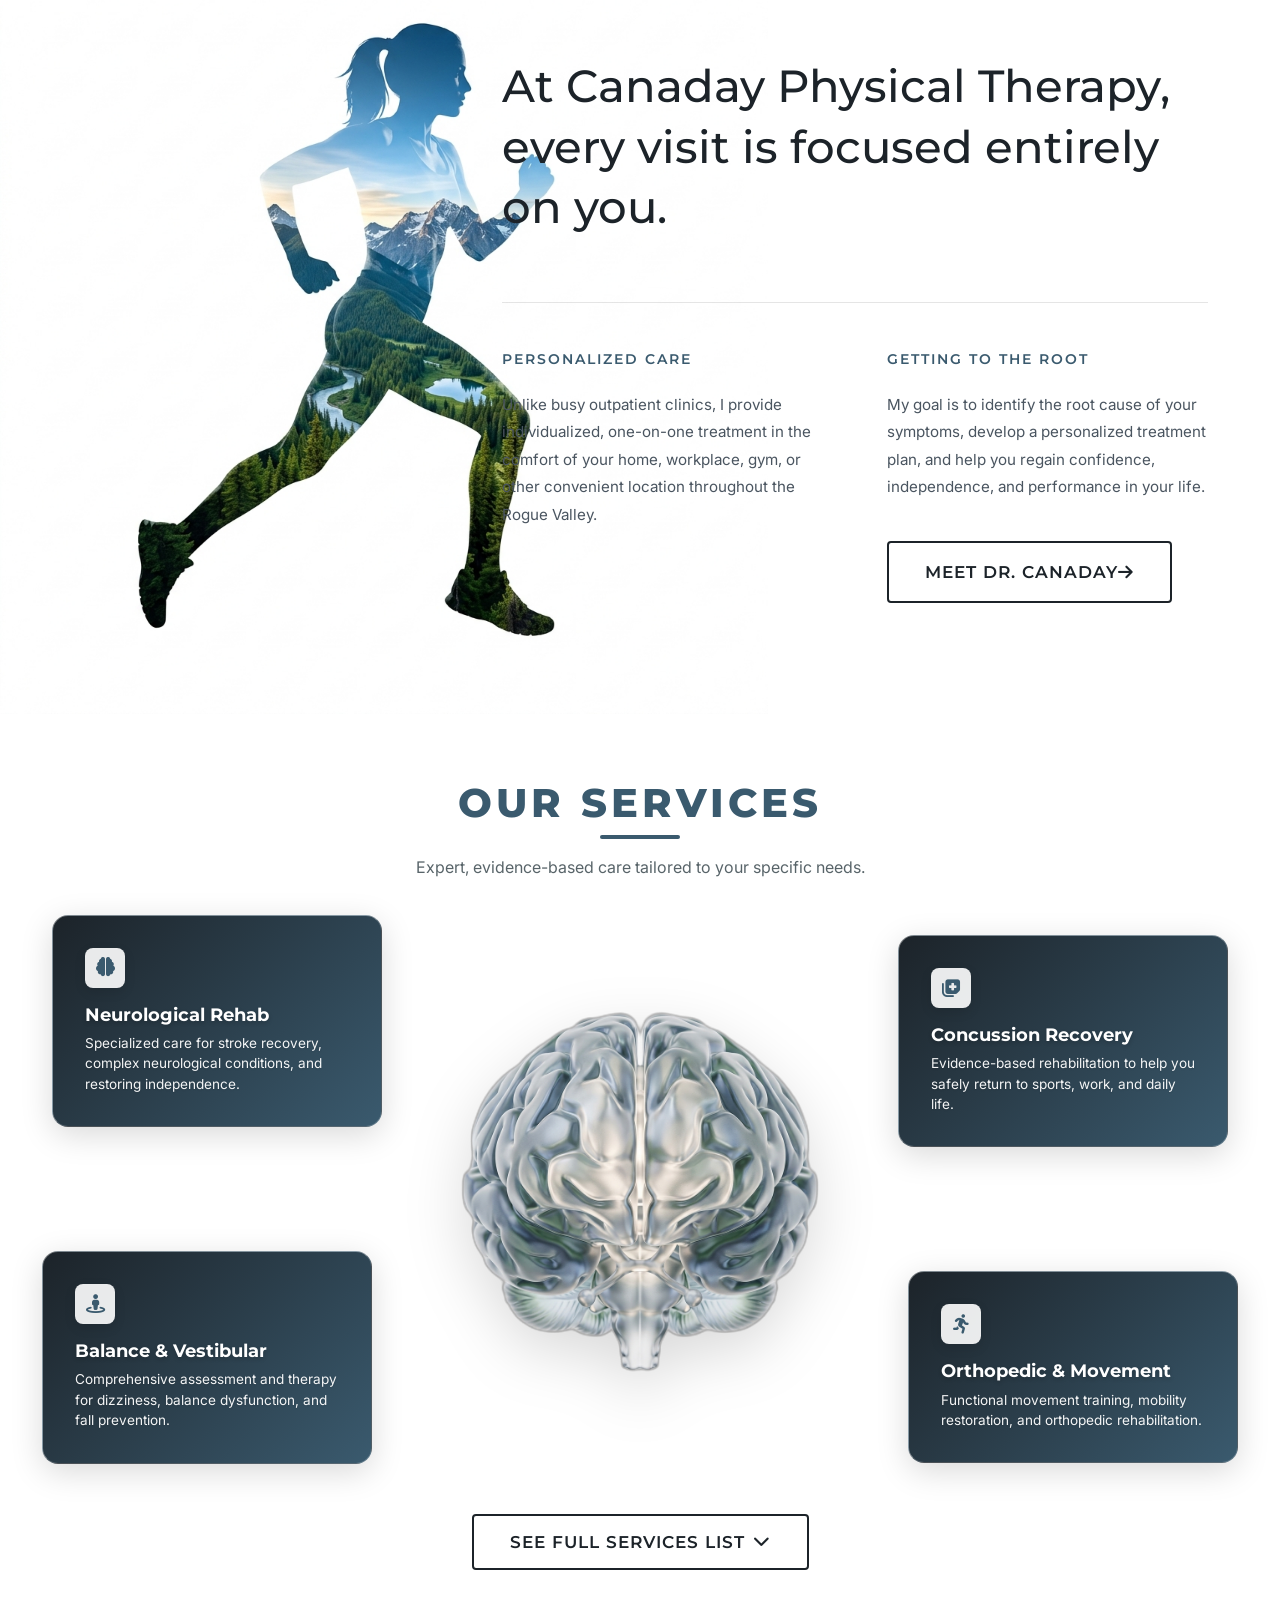
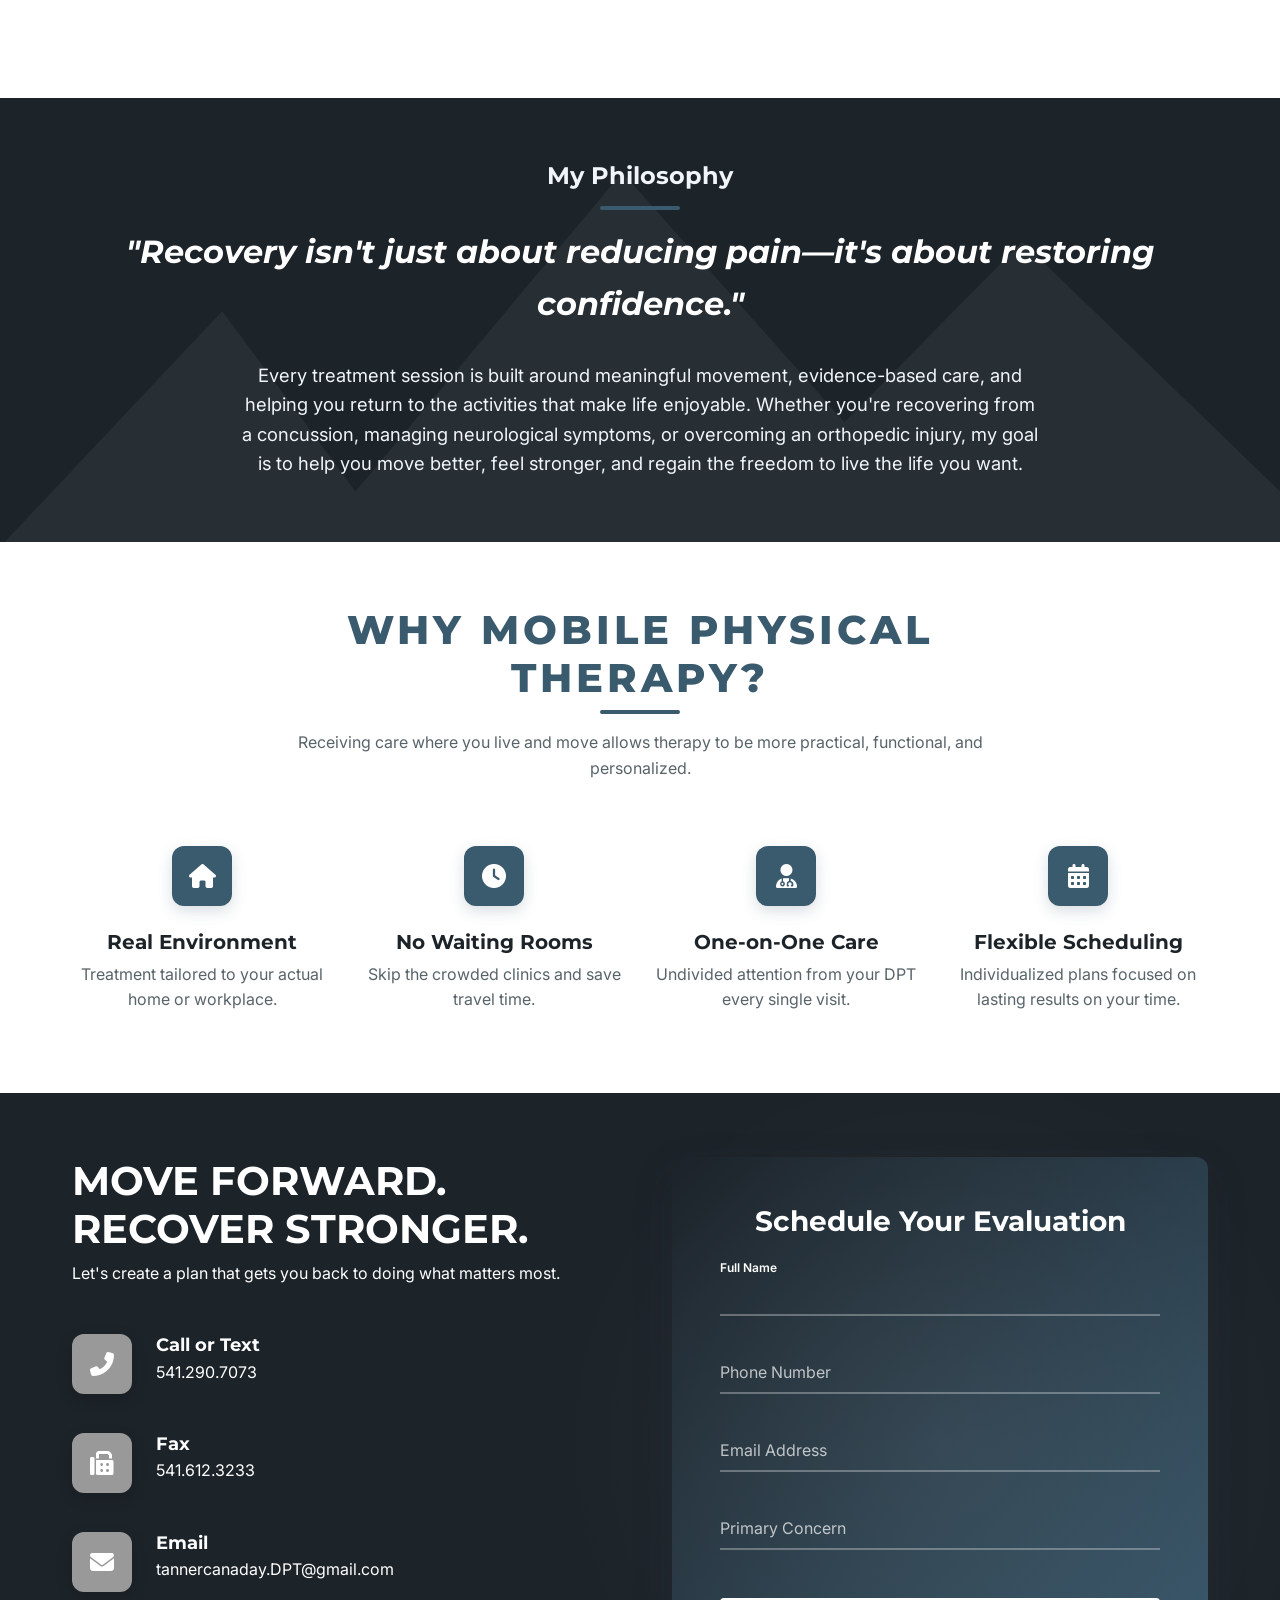
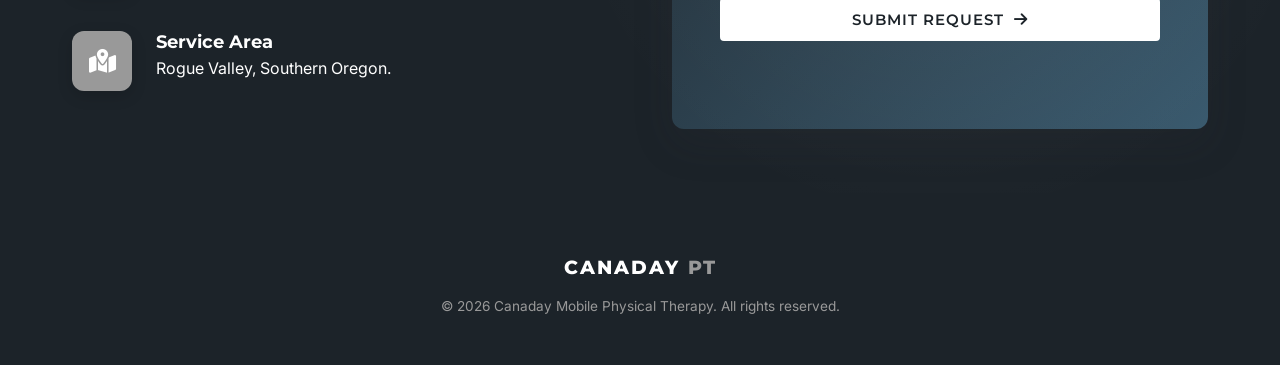
==== commit ae158b15: "Move runner image onto screen and align button with right column" ====
--- a/index.html
+++ b/index.html
@@ -243,10 +243,10 @@
                     <div class="col">
                         <h4 class="col-title">Getting to the Root</h4>
                         <p>My goal is to identify the root cause of your symptoms, develop a personalized treatment plan, and help you regain confidence, independence, and performance in your life.</p>
-                    </div>
-                </div>
-                <div style="margin-top: 60px; display: flex; justify-content: center; width: 100%;">
-                    <a href="about.html" class="btn btn-outline btn-large">Meet Dr. Canaday <i class="fas fa-arrow-right"></i></a>
+                        <div style="margin-top: 40px; text-align: left;">
+                            <a href="about.html" class="btn btn-outline btn-large">Meet Dr. Canaday <i class="fas fa-arrow-right"></i></a>
+                        </div>
+                    </div>
                 </div>
             </div>
         </div>
--- a/css/style.css
+++ b/css/style.css
@@ -606,7 +606,7 @@
 .about-bg-object {
     position: absolute;
     top: 50%;
-    left: -15vw;
+    left: 0;
     width: 60vw;
     max-width: 900px;
     transform: translateY(-50%);
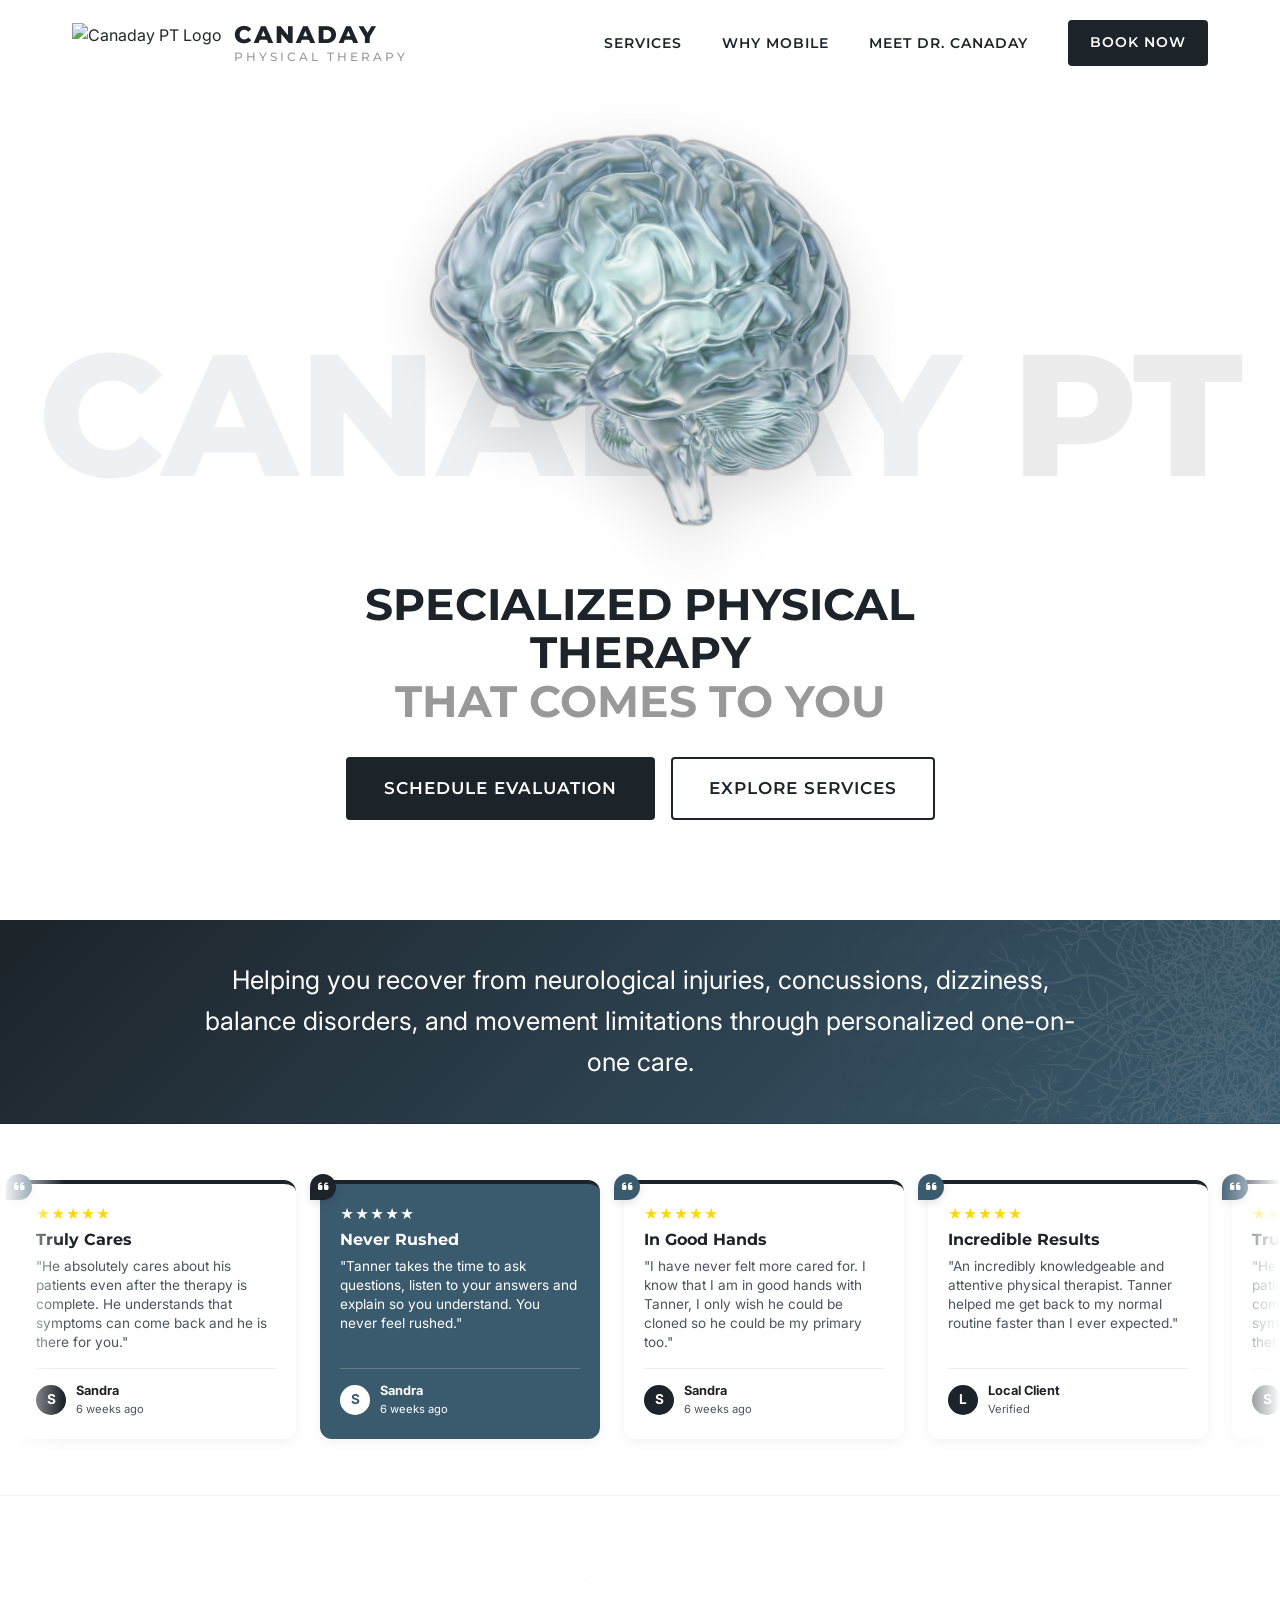
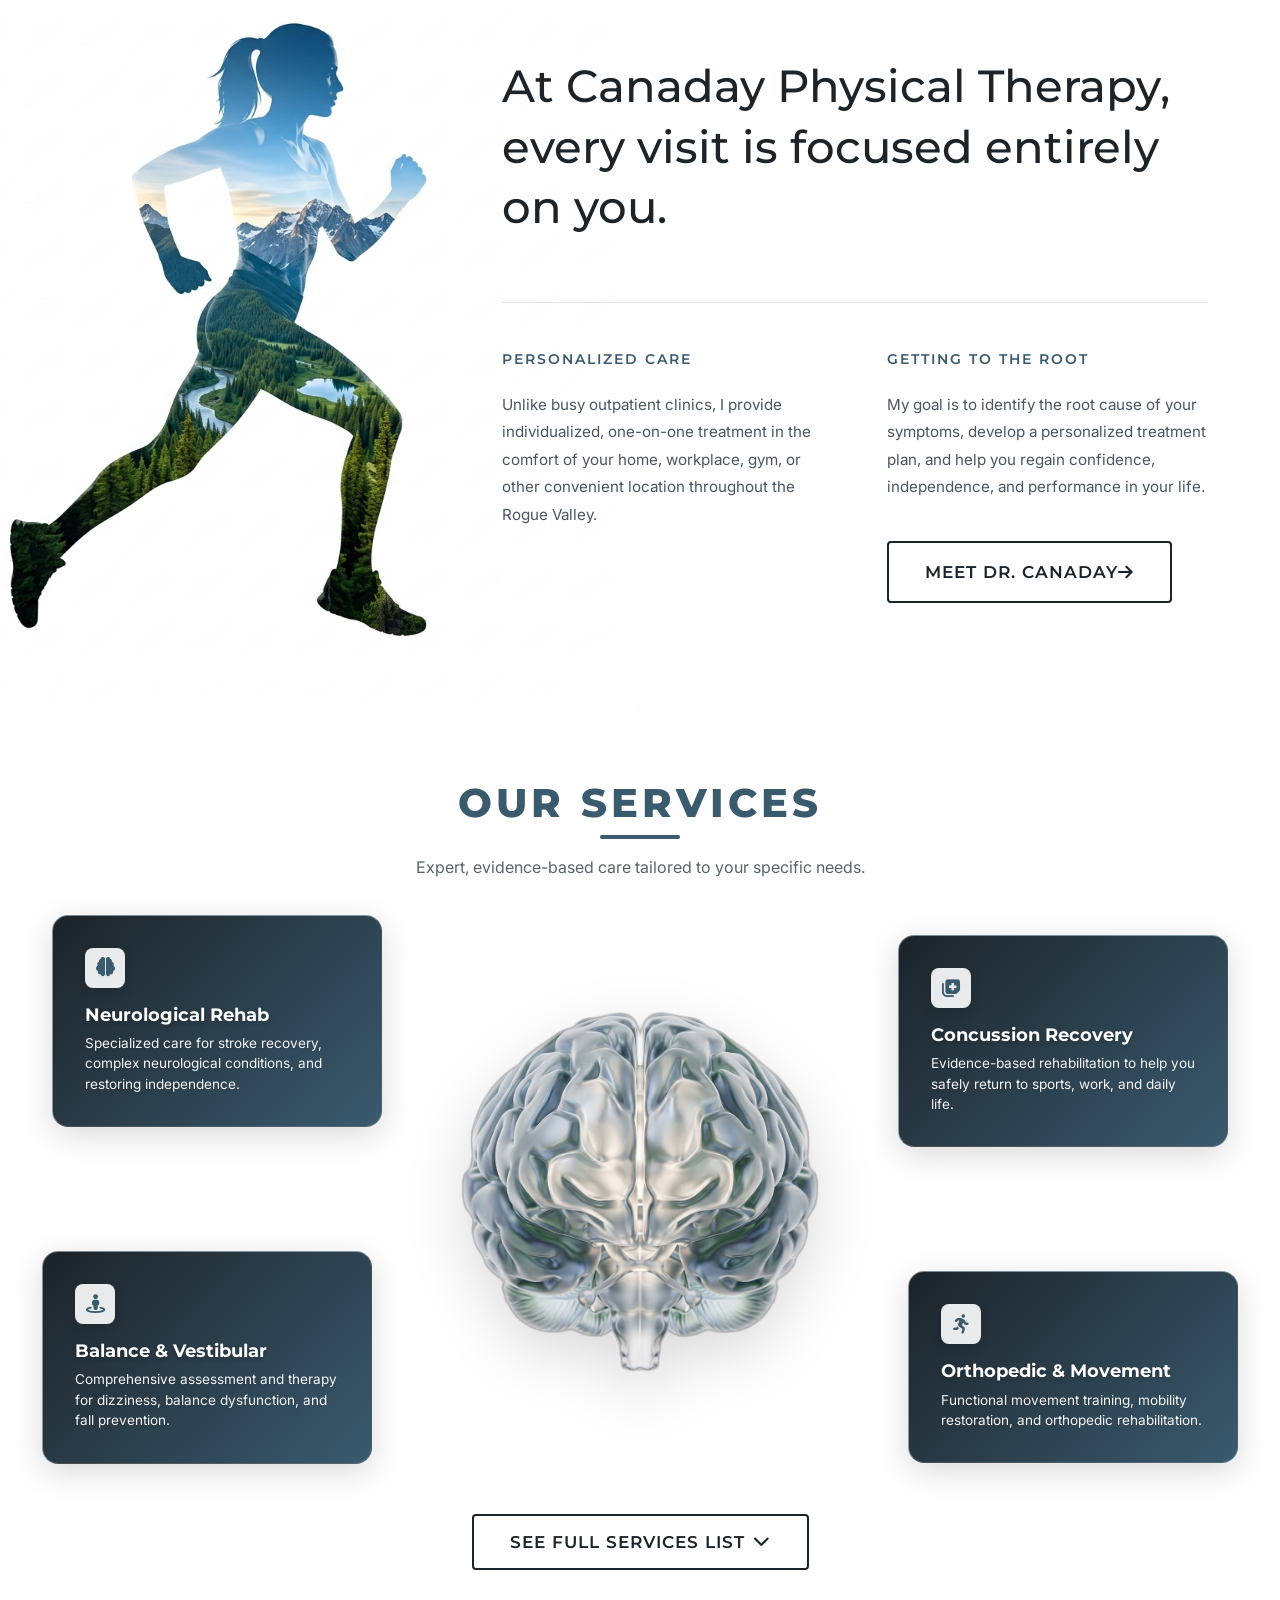
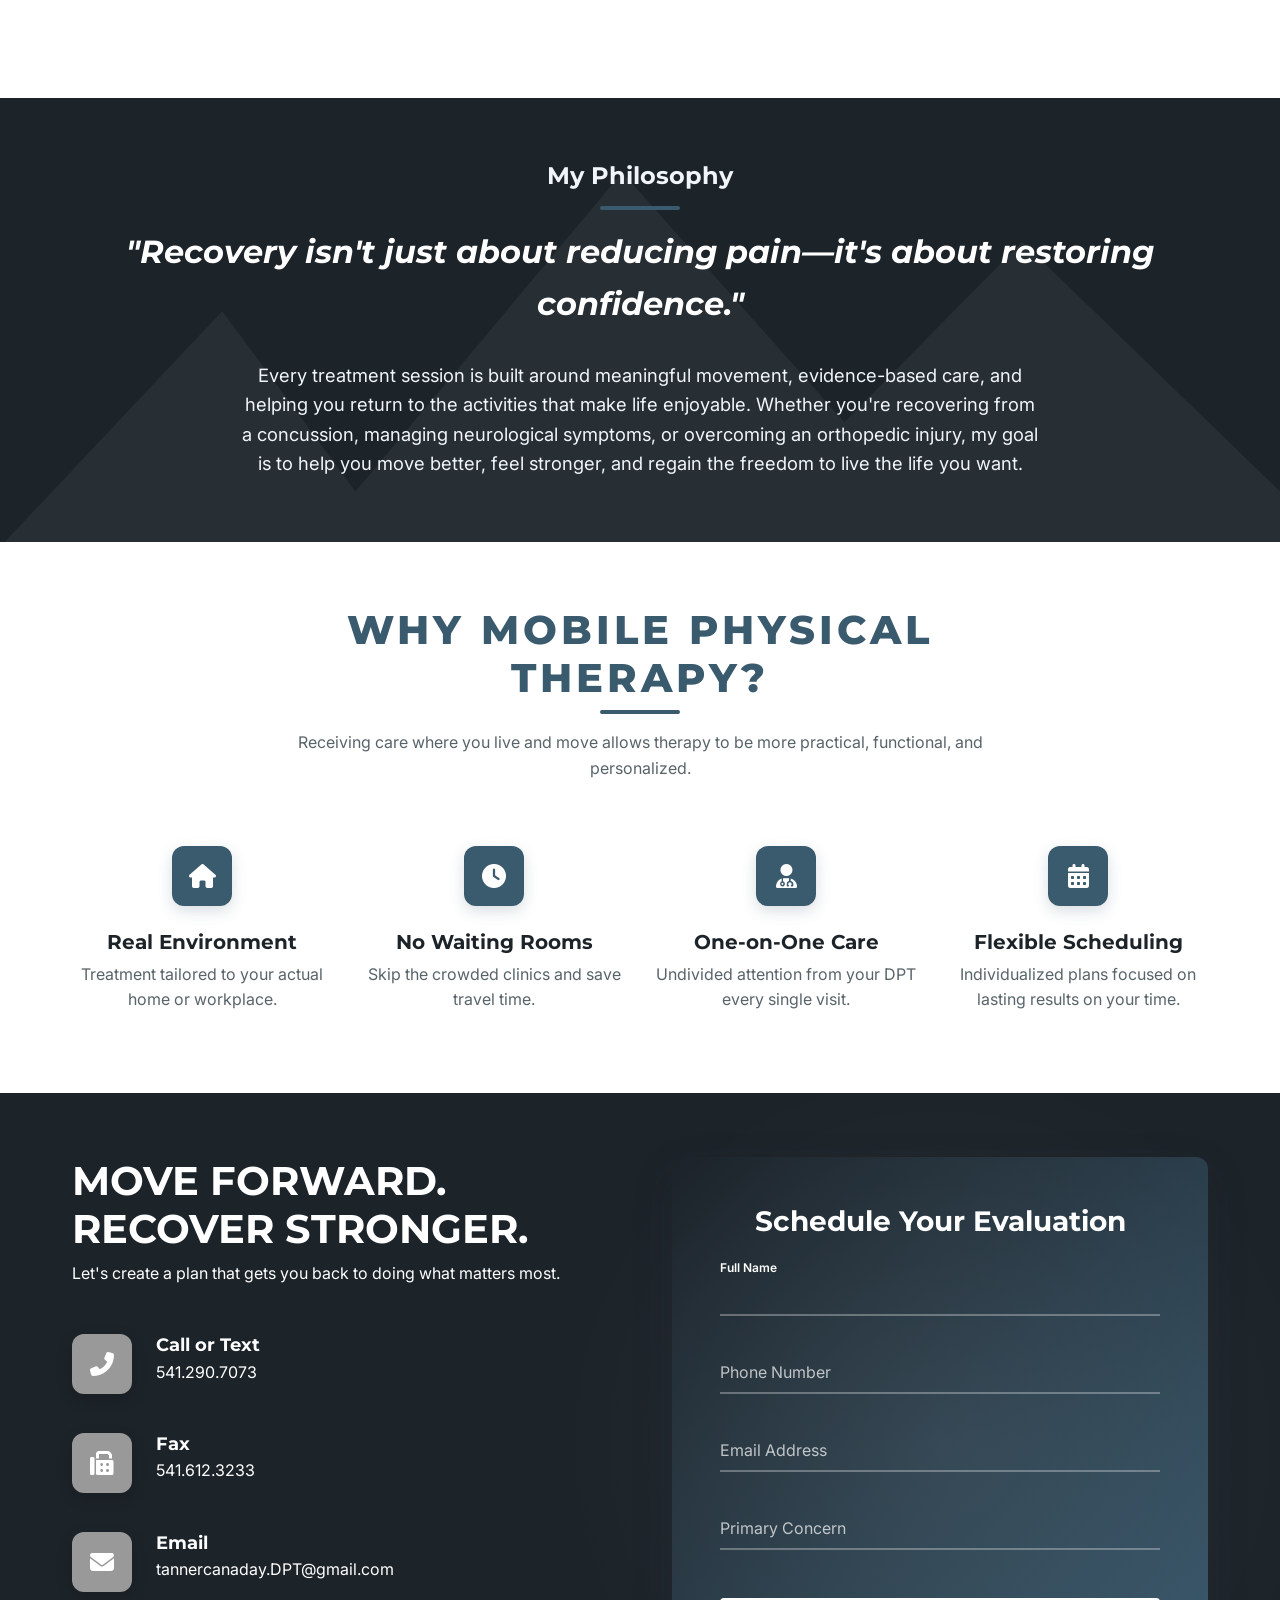
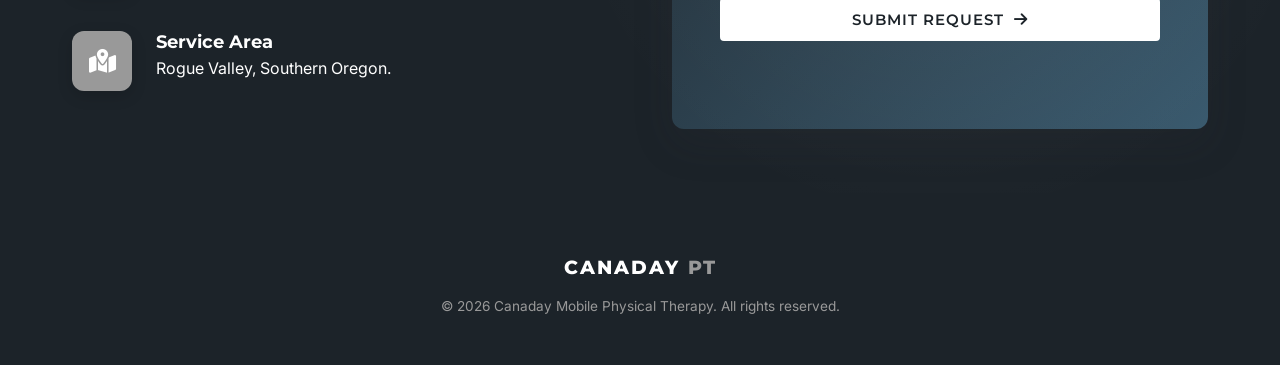
==== commit 1780d391: "Update logo to CanadayPT logo crop and set credential icons to white" ====
--- a/index.html
+++ b/index.html
@@ -21,7 +21,7 @@
       "@context": "https://schema.org",
       "@type": "PhysicalTherapy",
       "name": "Canaday Mobile Physical Therapy",
-      "image": "https://www.canadaypt.com/logo/image0.png",
+      "image": "https://www.canadaypt.com/logo/CanadayPT%20logo%20crop.png",
       "@id": "https://www.canadaypt.com/",
       "url": "https://www.canadaypt.com/",
       "telephone": "541-290-7073",
@@ -63,7 +63,7 @@
     <nav class="navbar" id="navbar">
         <div class="container nav-container">
             <a href="#" class="logo">
-                <img src="logo/image0.png" alt="Canaday PT Logo" class="nav-logo-img">
+                <img src="logo/CanadayPT%20logo%20crop.png" alt="Canaday PT Logo" class="nav-logo-img">
                 <span class="logo-text">CANADAY<br><small>PHYSICAL THERAPY</small></span>
             </a>
             <ul class="nav-links">
--- a/css/style.css
+++ b/css/style.css
@@ -606,7 +606,7 @@
 .about-bg-object {
     position: absolute;
     top: 50%;
-    left: 0;
+    left: -10vw;
     width: 60vw;
     max-width: 900px;
     transform: translateY(-50%);
@@ -1735,7 +1735,7 @@
 }
 
 .modern-credentials .credential-item i {
-    color: var(--color-brand-blue);
+    color: var(--color-bg-white);
     font-size: 1.3rem;
 }
 
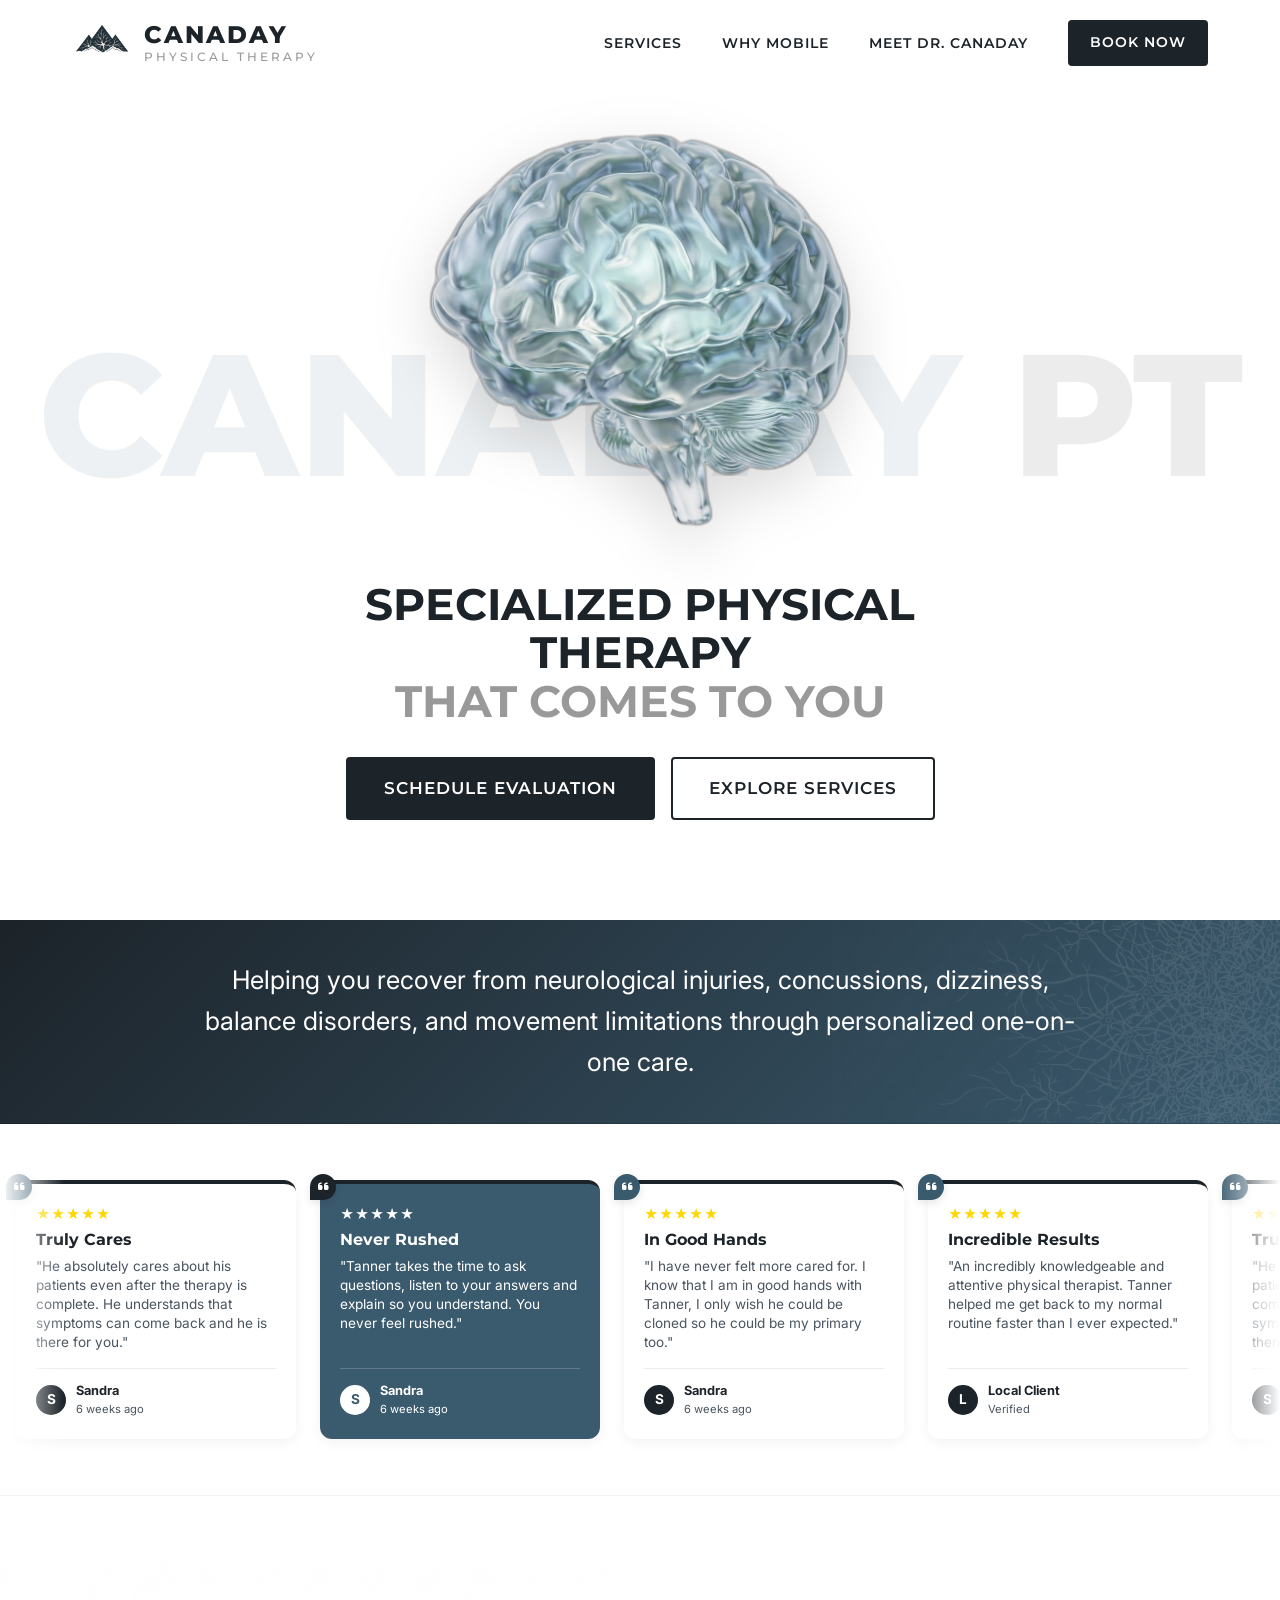
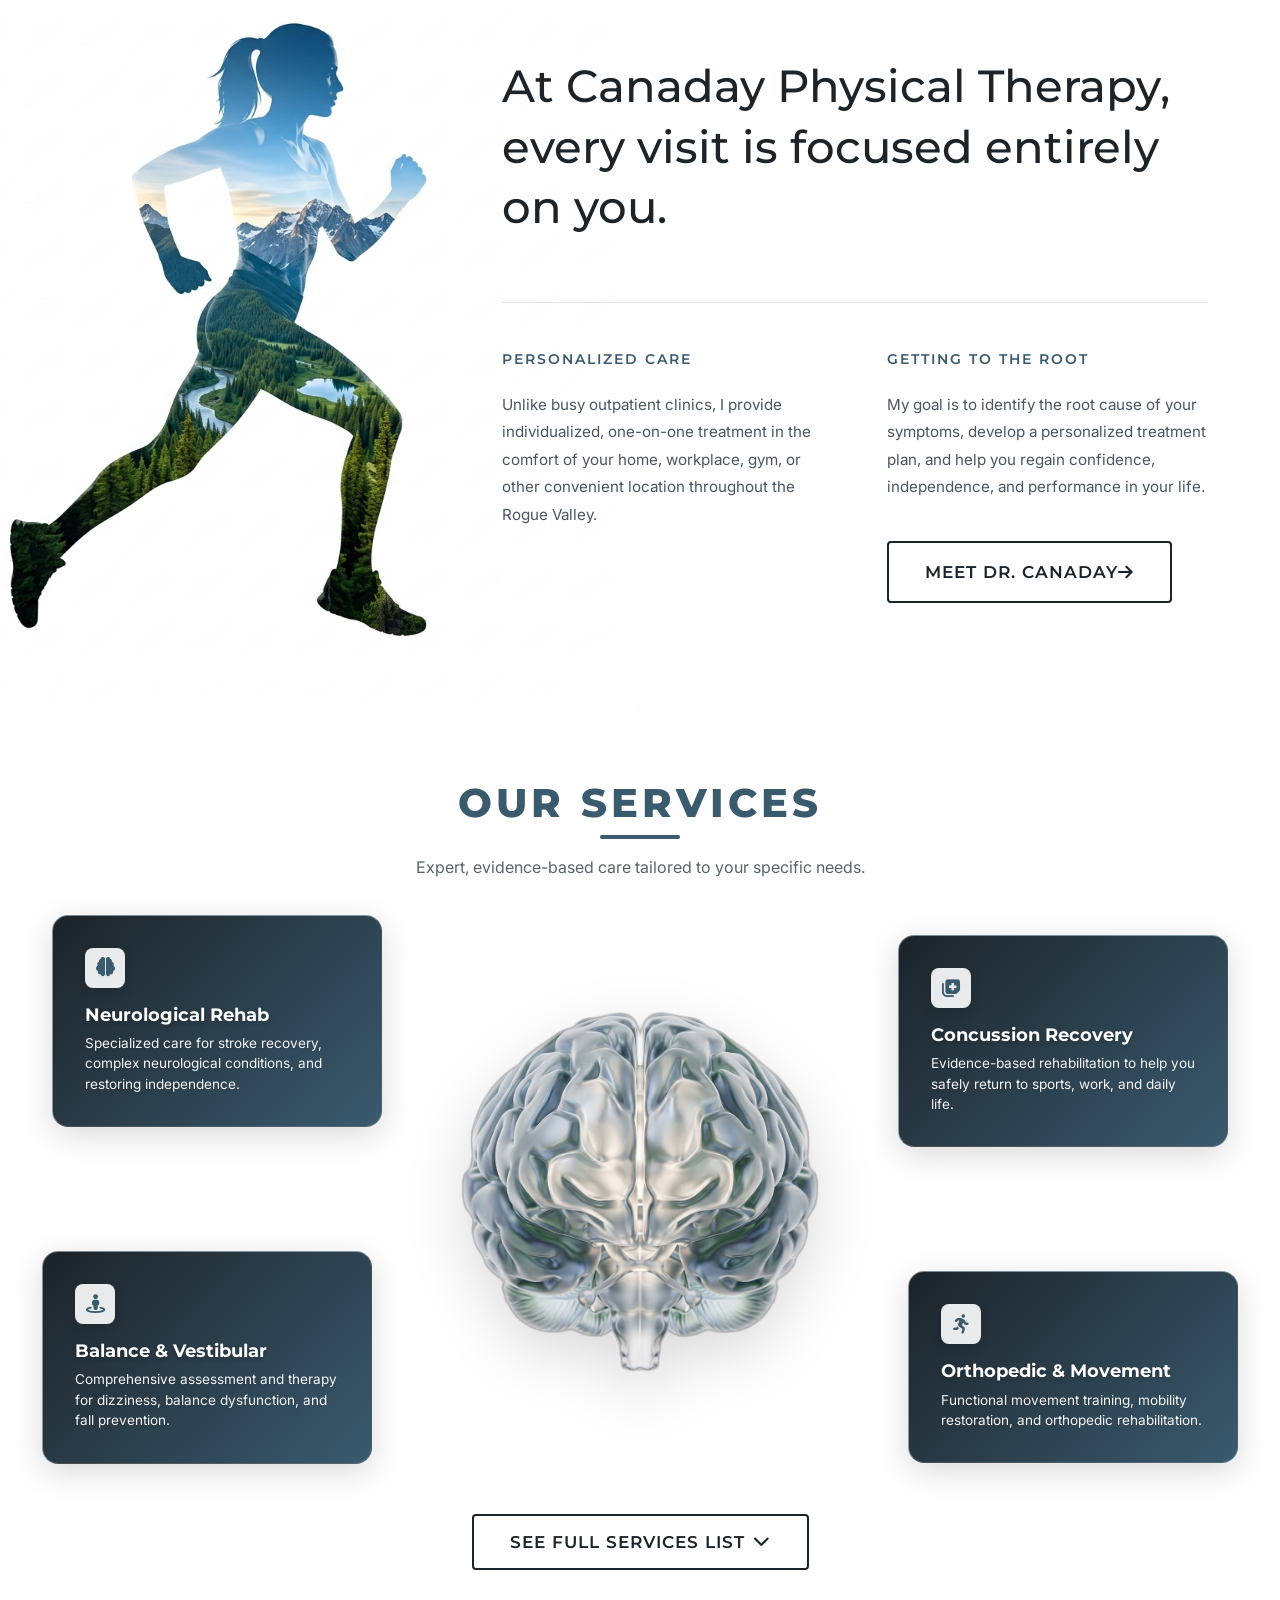
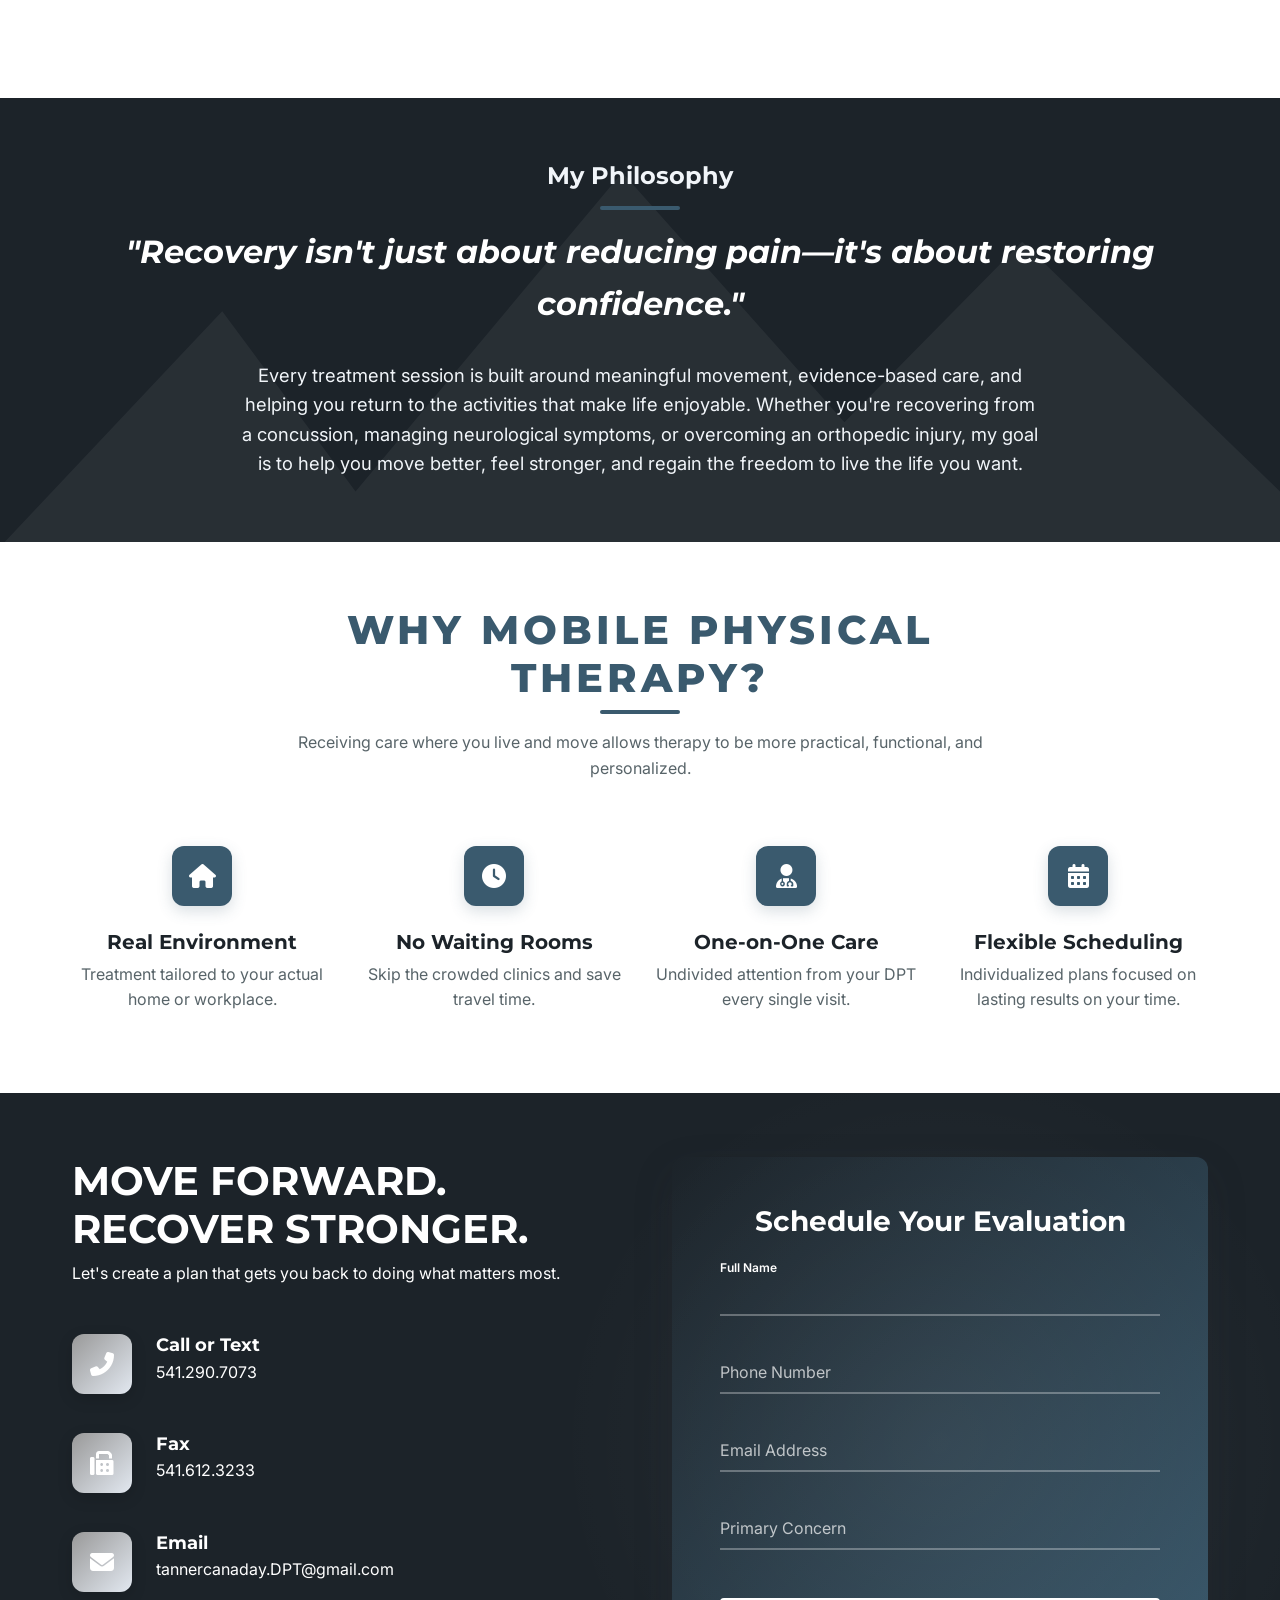
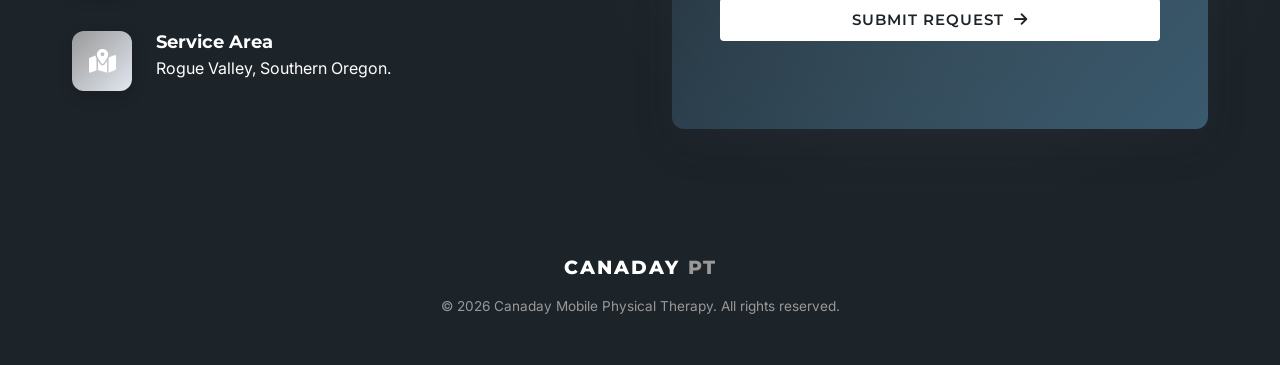
==== commit aa533b55: "Fix button mobile alignment and increase background opacity" ====
--- a/index.html
+++ b/index.html
@@ -243,7 +243,7 @@
                     <div class="col">
                         <h4 class="col-title">Getting to the Root</h4>
                         <p>My goal is to identify the root cause of your symptoms, develop a personalized treatment plan, and help you regain confidence, independence, and performance in your life.</p>
-                        <div style="margin-top: 40px; text-align: left;">
+                        <div style="margin-top: 40px;">
                             <a href="about.html" class="btn btn-outline btn-large">Meet Dr. Canaday <i class="fas fa-arrow-right"></i></a>
                         </div>
                     </div>
--- a/css/style.css
+++ b/css/style.css
@@ -720,7 +720,7 @@
 .info-item i {
     font-size: 1.5rem;
     color: #ffffff;
-    background-color: var(--color-accent-warm);
+    background: linear-gradient(135deg, var(--color-accent-warm), #e2e8f0);
     width: 60px;
     height: 60px;
     display: flex;
@@ -1468,7 +1468,7 @@
     }
     
     .about-bg-object {
-        opacity: 0.22; /* Increased from 0.1 to be more visible */
+        opacity: 0.5; /* Increased for vibrancy on mobile */
         width: 100%;
         left: -10vw;
     }
